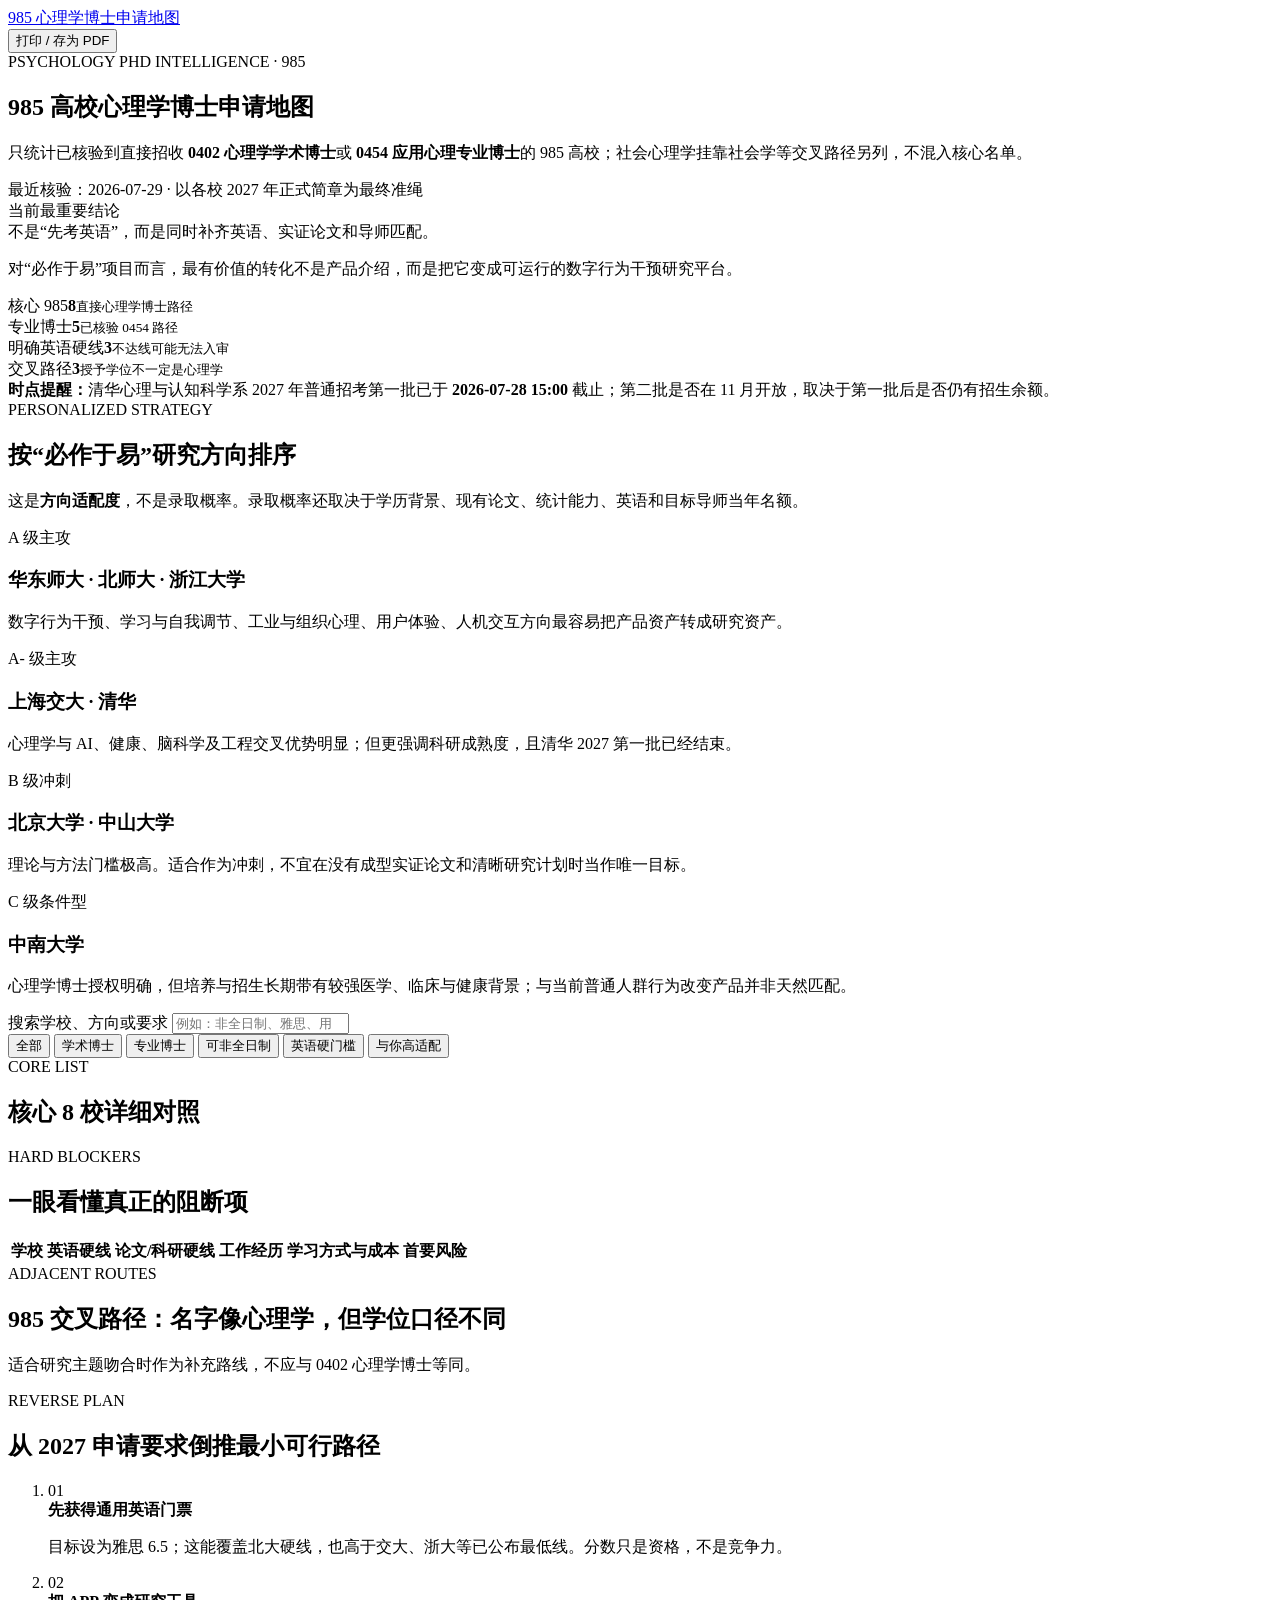
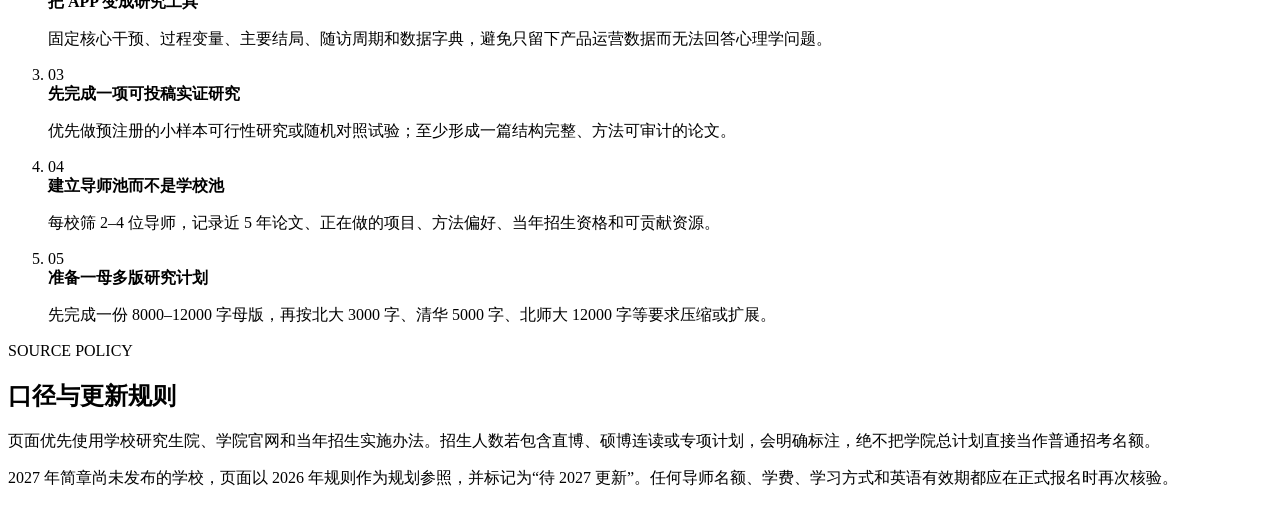
==== psychology-phd-985/index.html @ 482f5597 "Publish psychology PhD site entry page" ====
<!doctype html>
<html lang="zh-CN">
<head>
  <meta charset="utf-8">
  <meta name="viewport" content="width=device-width, initial-scale=1">
  <meta name="description" content="985高校心理学博士申请情报库：学位类型、英语门槛、科研要求、考核方式、成本与方向适配。">
  <title>985 心理学博士申请地图</title>
  <link rel="stylesheet" href="./styles.css">
</head>
<body id="top">
  <header class="site-header">
    <a class="back-link" href="#top">985 心理学博士申请地图</a>
    <div class="header-actions">
      <button id="print-button" class="ghost-button" type="button">打印 / 存为 PDF</button>
    </div>
  </header>

  <main class="page-shell">
    <section class="hero">
      <div class="hero-copy">
        <div class="eyebrow">PSYCHOLOGY PHD INTELLIGENCE · 985</div>
        <h1>985 高校心理学博士申请地图</h1>
        <p class="hero-lead">只统计已核验到直接招收 <strong>0402 心理学学术博士</strong>或 <strong>0454 应用心理专业博士</strong>的 985 高校；社会心理学挂靠社会学等交叉路径另列，不混入核心名单。</p>
        <div class="verification-line">
          <span class="status-dot"></span>
          <span>最近核验：2026-07-29</span>
          <span>·</span>
          <span>以各校 2027 年正式简章为最终准绳</span>
        </div>
      </div>
      <div class="hero-verdict">
        <div class="verdict-label">当前最重要结论</div>
        <div class="verdict-title">不是“先考英语”，而是同时补齐英语、实证论文和导师匹配。</div>
        <p>对“必作于易”项目而言，最有价值的转化不是产品介绍，而是把它变成可运行的数字行为干预研究平台。</p>
      </div>
    </section>

    <section class="metric-grid" aria-label="范围概览">
      <article class="metric-card"><span>核心 985</span><strong id="core-count">8</strong><small>直接心理学博士路径</small></article>
      <article class="metric-card"><span>专业博士</span><strong id="professional-count">5</strong><small>已核验 0454 路径</small></article>
      <article class="metric-card"><span>明确英语硬线</span><strong id="english-count">3</strong><small>不达线可能无法入审</small></article>
      <article class="metric-card"><span>交叉路径</span><strong id="adjacent-count">3</strong><small>授予学位不一定是心理学</small></article>
    </section>

    <section class="notice warning">
      <strong>时点提醒：</strong>清华心理与认知科学系 2027 年普通招考第一批已于 <b>2026-07-28 15:00</b> 截止；第二批是否在 11 月开放，取决于第一批后是否仍有招生余额。
    </section>

    <section class="strategy-panel">
      <div class="section-heading">
        <div>
          <div class="eyebrow">PERSONALIZED STRATEGY</div>
          <h2>按“必作于易”研究方向排序</h2>
        </div>
        <p>这是<strong>方向适配度</strong>，不是录取概率。录取概率还取决于学历背景、现有论文、统计能力、英语和目标导师当年名额。</p>
      </div>
      <div class="priority-grid">
        <article class="priority-card top">
          <div class="priority-rank">A 级主攻</div>
          <h3>华东师大 · 北师大 · 浙江大学</h3>
          <p>数字行为干预、学习与自我调节、工业与组织心理、用户体验、人机交互方向最容易把产品资产转成研究资产。</p>
        </article>
        <article class="priority-card">
          <div class="priority-rank">A- 级主攻</div>
          <h3>上海交大 · 清华</h3>
          <p>心理学与 AI、健康、脑科学及工程交叉优势明显；但更强调科研成熟度，且清华 2027 第一批已经结束。</p>
        </article>
        <article class="priority-card">
          <div class="priority-rank">B 级冲刺</div>
          <h3>北京大学 · 中山大学</h3>
          <p>理论与方法门槛极高。适合作为冲刺，不宜在没有成型实证论文和清晰研究计划时当作唯一目标。</p>
        </article>
        <article class="priority-card muted-card">
          <div class="priority-rank">C 级条件型</div>
          <h3>中南大学</h3>
          <p>心理学博士授权明确，但培养与招生长期带有较强医学、临床与健康背景；与当前普通人群行为改变产品并非天然匹配。</p>
        </article>
      </div>
    </section>

    <section class="filters-panel" aria-label="筛选器">
      <div class="search-wrap">
        <label for="search-input">搜索学校、方向或要求</label>
        <input id="search-input" type="search" placeholder="例如：非全日制、雅思、用户体验、工作经历">
      </div>
      <div class="filter-group" role="group" aria-label="项目类型">
        <button class="filter-chip active" data-filter="all" type="button">全部</button>
        <button class="filter-chip" data-filter="academic" type="button">学术博士</button>
        <button class="filter-chip" data-filter="professional" type="button">专业博士</button>
        <button class="filter-chip" data-filter="parttime" type="button">可非全日制</button>
        <button class="filter-chip" data-filter="hardEnglish" type="button">英语硬门槛</button>
        <button class="filter-chip" data-filter="highFit" type="button">与你高适配</button>
      </div>
    </section>

    <section>
      <div class="section-heading compact">
        <div><div class="eyebrow">CORE LIST</div><h2>核心 8 校详细对照</h2></div>
        <div class="result-count" id="result-count"></div>
      </div>
      <div id="school-list" class="school-list"></div>
      <div id="empty-state" class="empty-state" hidden>没有符合当前筛选条件的学校。</div>
    </section>

    <section class="decision-table-section">
      <div class="section-heading compact"><div><div class="eyebrow">HARD BLOCKERS</div><h2>一眼看懂真正的阻断项</h2></div></div>
      <div class="table-scroll">
        <table>
          <thead><tr><th>学校</th><th>英语硬线</th><th>论文/科研硬线</th><th>工作经历</th><th>学习方式与成本</th><th>首要风险</th></tr></thead>
          <tbody id="blocker-table"></tbody>
        </table>
      </div>
    </section>

    <section class="adjacent-section">
      <div class="section-heading">
        <div><div class="eyebrow">ADJACENT ROUTES</div><h2>985 交叉路径：名字像心理学，但学位口径不同</h2></div>
        <p>适合研究主题吻合时作为补充路线，不应与 0402 心理学博士等同。</p>
      </div>
      <div id="adjacent-list" class="adjacent-grid"></div>
    </section>

    <section class="roadmap-section">
      <div class="section-heading"><div><div class="eyebrow">REVERSE PLAN</div><h2>从 2027 申请要求倒推最小可行路径</h2></div></div>
      <ol class="roadmap">
        <li><span>01</span><div><strong>先获得通用英语门票</strong><p>目标设为雅思 6.5；这能覆盖北大硬线，也高于交大、浙大等已公布最低线。分数只是资格，不是竞争力。</p></div></li>
        <li><span>02</span><div><strong>把 APP 变成研究工具</strong><p>固定核心干预、过程变量、主要结局、随访周期和数据字典，避免只留下产品运营数据而无法回答心理学问题。</p></div></li>
        <li><span>03</span><div><strong>先完成一项可投稿实证研究</strong><p>优先做预注册的小样本可行性研究或随机对照试验；至少形成一篇结构完整、方法可审计的论文。</p></div></li>
        <li><span>04</span><div><strong>建立导师池而不是学校池</strong><p>每校筛 2–4 位导师，记录近 5 年论文、正在做的项目、方法偏好、当年招生资格和可贡献资源。</p></div></li>
        <li><span>05</span><div><strong>准备一母多版研究计划</strong><p>先完成一份 8000–12000 字母版，再按北大 3000 字、清华 5000 字、北师大 12000 字等要求压缩或扩展。</p></div></li>
      </ol>
    </section>

    <section class="source-section">
      <div class="section-heading compact"><div><div class="eyebrow">SOURCE POLICY</div><h2>口径与更新规则</h2></div></div>
      <div class="source-note">
        <p>页面优先使用学校研究生院、学院官网和当年招生实施办法。招生人数若包含直博、硕博连读或专项计划，会明确标注，绝不把学院总计划直接当作普通招考名额。</p>
        <p>2027 年简章尚未发布的学校，页面以 2026 年规则作为规划参照，并标记为“待 2027 更新”。任何导师名额、学费、学习方式和英语有效期都应在正式报名时再次核验。</p>
      </div>
    </section>
  </main>

  <dialog id="school-dialog" class="school-dialog">
    <button class="dialog-close" id="dialog-close" type="button" aria-label="关闭">×</button>
    <div id="dialog-content"></div>
  </dialog>

  <script src="./data-1.js"></script>
  <script src="./data-2.js"></script>
  <script src="./data-3.js"></script>
  <script src="./data-4.js"></script>
  <script src="./adjacent.js"></script>
  <script src="./app.js"></script>
</body>
</html>
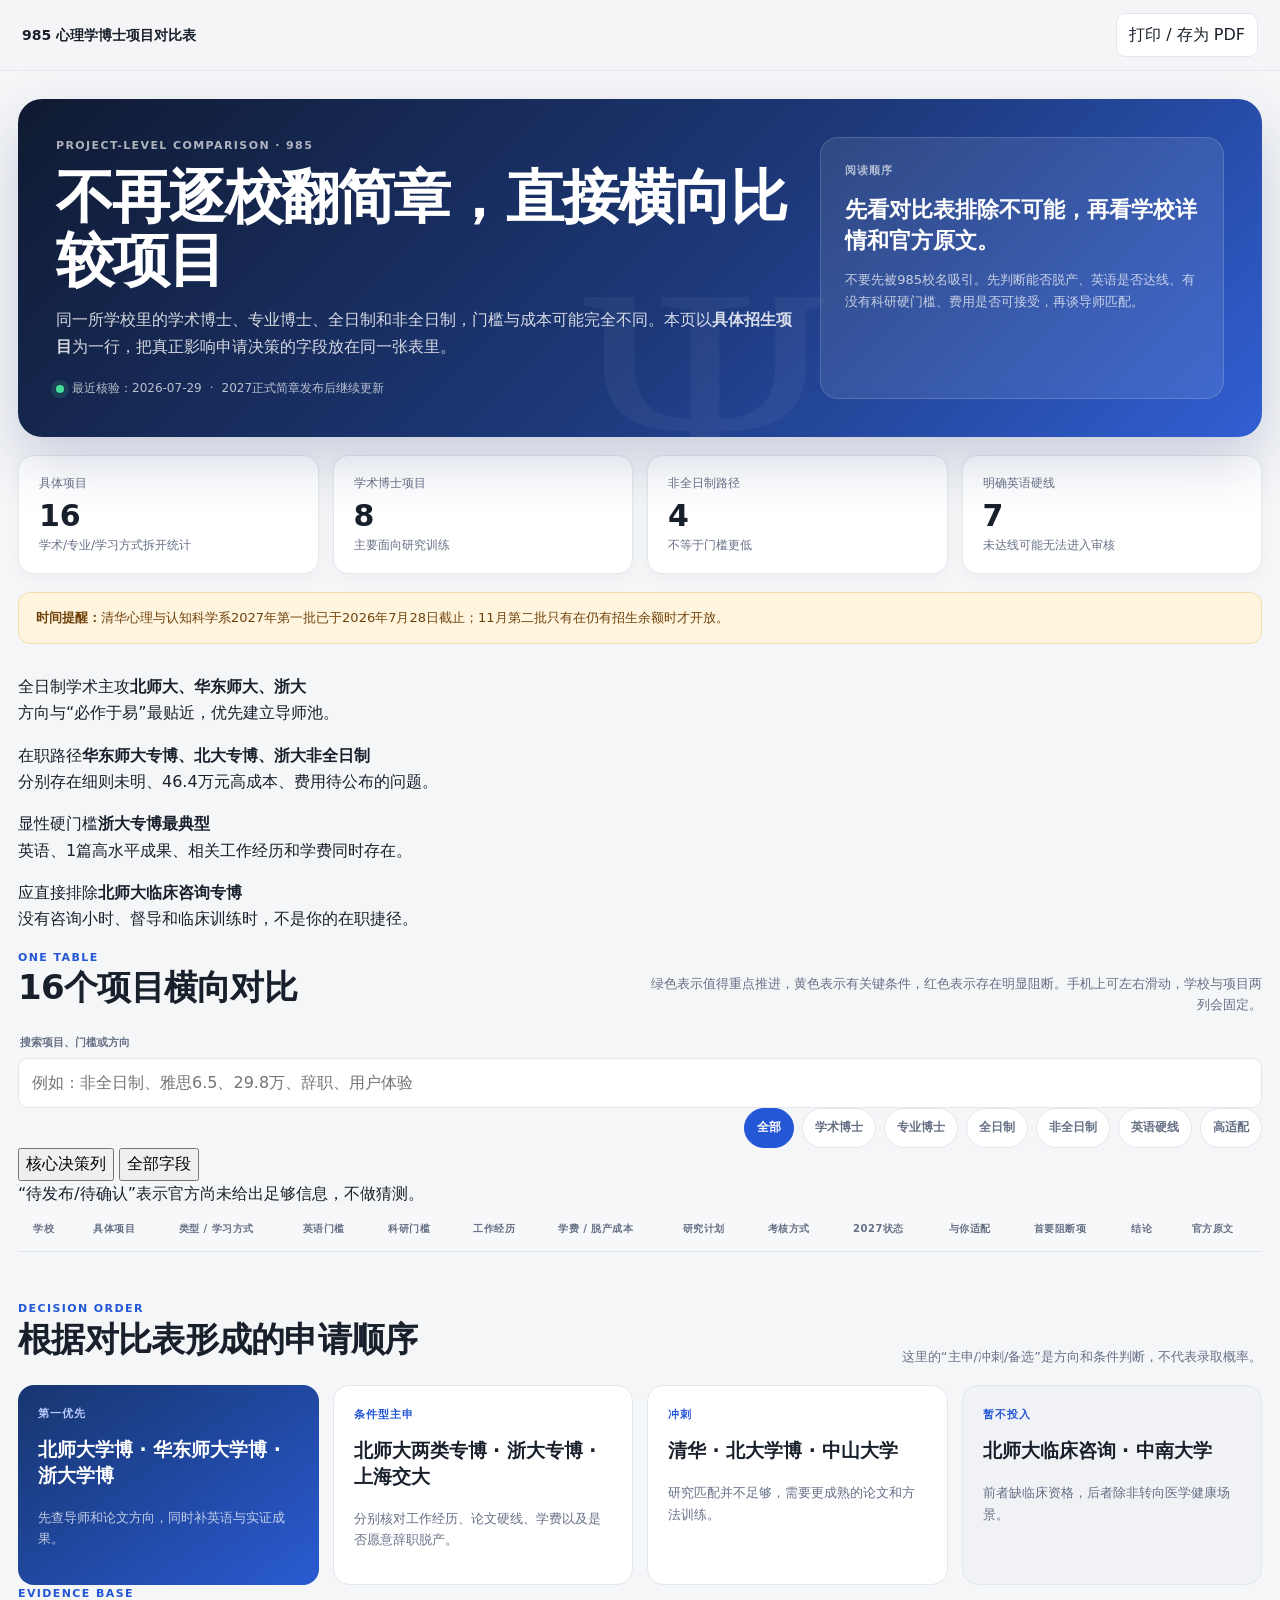
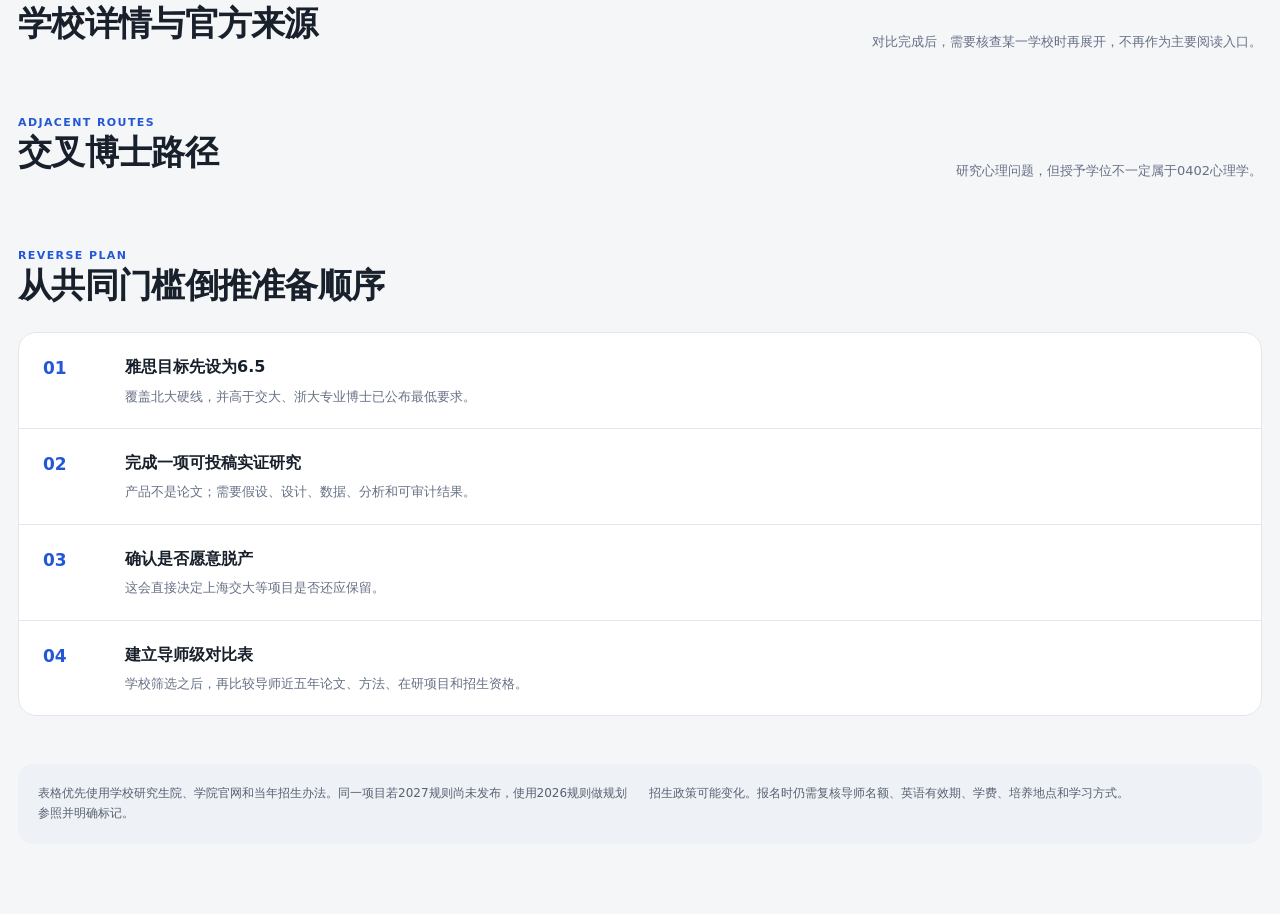
==== commit 20b0c0c3: "Make project comparison table the primary page" ====
--- a/psychology-phd-985/index.html
+++ b/psychology-phd-985/index.html
@@ -3,152 +3,148 @@
 <head>
   <meta charset="utf-8">
   <meta name="viewport" content="width=device-width, initial-scale=1">
-  <meta name="description" content="985高校心理学博士申请情报库：学位类型、英语门槛、科研要求、考核方式、成本与方向适配。">
-  <title>985 心理学博士申请地图</title>
+  <meta name="description" content="985高校心理学博士项目横向对比：学习方式、英语、科研、工作经历、学费、考核与适配度。">
+  <title>985 心理学博士项目对比表</title>
   <link rel="stylesheet" href="./styles.css">
 </head>
 <body id="top">
   <header class="site-header">
-    <a class="back-link" href="#top">985 心理学博士申请地图</a>
-    <div class="header-actions">
-      <button id="print-button" class="ghost-button" type="button">打印 / 存为 PDF</button>
-    </div>
+    <a class="back-link" href="#top">985 心理学博士项目对比表</a>
+    <div class="header-actions"><button id="print-button" class="ghost-button" type="button">打印 / 存为 PDF</button></div>
   </header>
 
   <main class="page-shell">
     <section class="hero">
       <div class="hero-copy">
-        <div class="eyebrow">PSYCHOLOGY PHD INTELLIGENCE · 985</div>
-        <h1>985 高校心理学博士申请地图</h1>
-        <p class="hero-lead">只统计已核验到直接招收 <strong>0402 心理学学术博士</strong>或 <strong>0454 应用心理专业博士</strong>的 985 高校；社会心理学挂靠社会学等交叉路径另列，不混入核心名单。</p>
-        <div class="verification-line">
-          <span class="status-dot"></span>
-          <span>最近核验：2026-07-29</span>
-          <span>·</span>
-          <span>以各校 2027 年正式简章为最终准绳</span>
-        </div>
+        <div class="eyebrow">PROJECT-LEVEL COMPARISON · 985</div>
+        <h1>不再逐校翻简章，直接横向比较项目</h1>
+        <p class="hero-lead">同一所学校里的学术博士、专业博士、全日制和非全日制，门槛与成本可能完全不同。本页以<strong>具体招生项目</strong>为一行，把真正影响申请决策的字段放在同一张表里。</p>
+        <div class="verification-line"><span class="status-dot"></span><span>最近核验：2026-07-29</span><span>·</span><span>2027正式简章发布后继续更新</span></div>
       </div>
       <div class="hero-verdict">
-        <div class="verdict-label">当前最重要结论</div>
-        <div class="verdict-title">不是“先考英语”，而是同时补齐英语、实证论文和导师匹配。</div>
-        <p>对“必作于易”项目而言，最有价值的转化不是产品介绍，而是把它变成可运行的数字行为干预研究平台。</p>
+        <div class="verdict-label">阅读顺序</div>
+        <div class="verdict-title">先看对比表排除不可能，再看学校详情和官方原文。</div>
+        <p>不要先被985校名吸引。先判断能否脱产、英语是否达线、有没有科研硬门槛、费用是否可接受，再谈导师匹配。</p>
       </div>
     </section>
 
-    <section class="metric-grid" aria-label="范围概览">
-      <article class="metric-card"><span>核心 985</span><strong id="core-count">8</strong><small>直接心理学博士路径</small></article>
-      <article class="metric-card"><span>专业博士</span><strong id="professional-count">5</strong><small>已核验 0454 路径</small></article>
-      <article class="metric-card"><span>明确英语硬线</span><strong id="english-count">3</strong><small>不达线可能无法入审</small></article>
-      <article class="metric-card"><span>交叉路径</span><strong id="adjacent-count">3</strong><small>授予学位不一定是心理学</small></article>
+    <section class="metric-grid" aria-label="项目概览">
+      <article class="metric-card"><span>具体项目</span><strong id="project-count">16</strong><small>学术/专业/学习方式拆开统计</small></article>
+      <article class="metric-card"><span>学术博士项目</span><strong id="academic-count">8</strong><small>主要面向研究训练</small></article>
+      <article class="metric-card"><span>非全日制路径</span><strong id="parttime-count">4</strong><small>不等于门槛更低</small></article>
+      <article class="metric-card"><span>明确英语硬线</span><strong id="hard-english-count">7</strong><small>未达线可能无法进入审核</small></article>
     </section>
 
-    <section class="notice warning">
-      <strong>时点提醒：</strong>清华心理与认知科学系 2027 年普通招考第一批已于 <b>2026-07-28 15:00</b> 截止；第二批是否在 11 月开放，取决于第一批后是否仍有招生余额。
+    <section class="notice warning"><strong>时间提醒：</strong>清华心理与认知科学系2027年第一批已于2026年7月28日截止；11月第二批只有在仍有招生余额时才开放。</section>
+
+    <section class="comparison-summary" aria-label="快速结论">
+      <article><span class="summary-kicker">全日制学术主攻</span><strong>北师大、华东师大、浙大</strong><p>方向与“必作于易”最贴近，优先建立导师池。</p></article>
+      <article><span class="summary-kicker">在职路径</span><strong>华东师大专博、北大专博、浙大非全日制</strong><p>分别存在细则未明、46.4万元高成本、费用待公布的问题。</p></article>
+      <article><span class="summary-kicker">显性硬门槛</span><strong>浙大专博最典型</strong><p>英语、1篇高水平成果、相关工作经历和学费同时存在。</p></article>
+      <article><span class="summary-kicker">应直接排除</span><strong>北师大临床咨询专博</strong><p>没有咨询小时、督导和临床训练时，不是你的在职捷径。</p></article>
+    </section>
+
+    <section class="project-comparison-section" id="comparison">
+      <div class="section-heading">
+        <div><div class="eyebrow">ONE TABLE</div><h2>16个项目横向对比</h2></div>
+        <p>绿色表示值得重点推进，黄色表示有关键条件，红色表示存在明显阻断。手机上可左右滑动，学校与项目两列会固定。</p>
+      </div>
+
+      <div class="comparison-controls">
+        <div class="search-wrap">
+          <label for="project-search">搜索项目、门槛或方向</label>
+          <input id="project-search" type="search" placeholder="例如：非全日制、雅思6.5、29.8万、辞职、用户体验">
+        </div>
+        <div class="filter-group" id="project-filter-group" role="group" aria-label="项目筛选">
+          <button class="filter-chip active" data-project-filter="all" type="button">全部</button>
+          <button class="filter-chip" data-project-filter="academic" type="button">学术博士</button>
+          <button class="filter-chip" data-project-filter="professional" type="button">专业博士</button>
+          <button class="filter-chip" data-project-filter="fulltime" type="button">全日制</button>
+          <button class="filter-chip" data-project-filter="parttime" type="button">非全日制</button>
+          <button class="filter-chip" data-project-filter="hardEnglish" type="button">英语硬线</button>
+          <button class="filter-chip" data-project-filter="highFit" type="button">高适配</button>
+        </div>
+        <div class="view-switch" role="group" aria-label="表格字段">
+          <button class="view-button active" data-table-view="core" type="button">核心决策列</button>
+          <button class="view-button" data-table-view="full" type="button">全部字段</button>
+        </div>
+      </div>
+
+      <div class="comparison-meta"><span id="project-result-count"></span><span>“待发布/待确认”表示官方尚未给出足够信息，不做猜测。</span></div>
+      <div class="project-table-wrap core-view" id="project-table-wrap">
+        <table class="project-table">
+          <thead>
+            <tr>
+              <th class="sticky-school">学校</th>
+              <th class="sticky-project">具体项目</th>
+              <th>类型 / 学习方式</th>
+              <th>英语门槛</th>
+              <th>科研门槛</th>
+              <th>工作经历</th>
+              <th>学费 / 脱产成本</th>
+              <th class="optional-column">研究计划</th>
+              <th class="optional-column">考核方式</th>
+              <th class="optional-column">2027状态</th>
+              <th>与你适配</th>
+              <th>首要阻断项</th>
+              <th>结论</th>
+              <th class="optional-column">官方原文</th>
+            </tr>
+          </thead>
+          <tbody id="project-table-body"></tbody>
+        </table>
+      </div>
+      <div id="project-empty" class="empty-state" hidden>没有符合当前条件的项目。</div>
     </section>
 
     <section class="strategy-panel">
       <div class="section-heading">
-        <div>
-          <div class="eyebrow">PERSONALIZED STRATEGY</div>
-          <h2>按“必作于易”研究方向排序</h2>
-        </div>
-        <p>这是<strong>方向适配度</strong>，不是录取概率。录取概率还取决于学历背景、现有论文、统计能力、英语和目标导师当年名额。</p>
+        <div><div class="eyebrow">DECISION ORDER</div><h2>根据对比表形成的申请顺序</h2></div>
+        <p>这里的“主申/冲刺/备选”是方向和条件判断，不代表录取概率。</p>
       </div>
       <div class="priority-grid">
-        <article class="priority-card top">
-          <div class="priority-rank">A 级主攻</div>
-          <h3>华东师大 · 北师大 · 浙江大学</h3>
-          <p>数字行为干预、学习与自我调节、工业与组织心理、用户体验、人机交互方向最容易把产品资产转成研究资产。</p>
-        </article>
-        <article class="priority-card">
-          <div class="priority-rank">A- 级主攻</div>
-          <h3>上海交大 · 清华</h3>
-          <p>心理学与 AI、健康、脑科学及工程交叉优势明显；但更强调科研成熟度，且清华 2027 第一批已经结束。</p>
-        </article>
-        <article class="priority-card">
-          <div class="priority-rank">B 级冲刺</div>
-          <h3>北京大学 · 中山大学</h3>
-          <p>理论与方法门槛极高。适合作为冲刺，不宜在没有成型实证论文和清晰研究计划时当作唯一目标。</p>
-        </article>
-        <article class="priority-card muted-card">
-          <div class="priority-rank">C 级条件型</div>
-          <h3>中南大学</h3>
-          <p>心理学博士授权明确，但培养与招生长期带有较强医学、临床与健康背景；与当前普通人群行为改变产品并非天然匹配。</p>
-        </article>
+        <article class="priority-card top"><div class="priority-rank">第一优先</div><h3>北师大学博 · 华东师大学博 · 浙大学博</h3><p>先查导师和论文方向，同时补英语与实证成果。</p></article>
+        <article class="priority-card"><div class="priority-rank">条件型主申</div><h3>北师大两类专博 · 浙大专博 · 上海交大</h3><p>分别核对工作经历、论文硬线、学费以及是否愿意辞职脱产。</p></article>
+        <article class="priority-card"><div class="priority-rank">冲刺</div><h3>清华 · 北大学博 · 中山大学</h3><p>研究匹配并不足够，需要更成熟的论文和方法训练。</p></article>
+        <article class="priority-card muted-card"><div class="priority-rank">暂不投入</div><h3>北师大临床咨询 · 中南大学</h3><p>前者缺临床资格，后者除非转向医学健康场景。</p></article>
       </div>
     </section>
 
-    <section class="filters-panel" aria-label="筛选器">
-      <div class="search-wrap">
-        <label for="search-input">搜索学校、方向或要求</label>
-        <input id="search-input" type="search" placeholder="例如：非全日制、雅思、用户体验、工作经历">
-      </div>
-      <div class="filter-group" role="group" aria-label="项目类型">
-        <button class="filter-chip active" data-filter="all" type="button">全部</button>
-        <button class="filter-chip" data-filter="academic" type="button">学术博士</button>
-        <button class="filter-chip" data-filter="professional" type="button">专业博士</button>
-        <button class="filter-chip" data-filter="parttime" type="button">可非全日制</button>
-        <button class="filter-chip" data-filter="hardEnglish" type="button">英语硬门槛</button>
-        <button class="filter-chip" data-filter="highFit" type="button">与你高适配</button>
-      </div>
-    </section>
-
-    <section>
+    <section class="school-detail-section">
       <div class="section-heading compact">
-        <div><div class="eyebrow">CORE LIST</div><h2>核心 8 校详细对照</h2></div>
-        <div class="result-count" id="result-count"></div>
+        <div><div class="eyebrow">EVIDENCE BASE</div><h2>学校详情与官方来源</h2></div>
+        <p>对比完成后，需要核查某一学校时再展开，不再作为主要阅读入口。</p>
       </div>
       <div id="school-list" class="school-list"></div>
-      <div id="empty-state" class="empty-state" hidden>没有符合当前筛选条件的学校。</div>
-    </section>
-
-    <section class="decision-table-section">
-      <div class="section-heading compact"><div><div class="eyebrow">HARD BLOCKERS</div><h2>一眼看懂真正的阻断项</h2></div></div>
-      <div class="table-scroll">
-        <table>
-          <thead><tr><th>学校</th><th>英语硬线</th><th>论文/科研硬线</th><th>工作经历</th><th>学习方式与成本</th><th>首要风险</th></tr></thead>
-          <tbody id="blocker-table"></tbody>
-        </table>
-      </div>
     </section>
 
     <section class="adjacent-section">
-      <div class="section-heading">
-        <div><div class="eyebrow">ADJACENT ROUTES</div><h2>985 交叉路径：名字像心理学，但学位口径不同</h2></div>
-        <p>适合研究主题吻合时作为补充路线，不应与 0402 心理学博士等同。</p>
-      </div>
+      <div class="section-heading"><div><div class="eyebrow">ADJACENT ROUTES</div><h2>交叉博士路径</h2></div><p>研究心理问题，但授予学位不一定属于0402心理学。</p></div>
       <div id="adjacent-list" class="adjacent-grid"></div>
     </section>
 
     <section class="roadmap-section">
-      <div class="section-heading"><div><div class="eyebrow">REVERSE PLAN</div><h2>从 2027 申请要求倒推最小可行路径</h2></div></div>
+      <div class="section-heading"><div><div class="eyebrow">REVERSE PLAN</div><h2>从共同门槛倒推准备顺序</h2></div></div>
       <ol class="roadmap">
-        <li><span>01</span><div><strong>先获得通用英语门票</strong><p>目标设为雅思 6.5；这能覆盖北大硬线，也高于交大、浙大等已公布最低线。分数只是资格，不是竞争力。</p></div></li>
-        <li><span>02</span><div><strong>把 APP 变成研究工具</strong><p>固定核心干预、过程变量、主要结局、随访周期和数据字典，避免只留下产品运营数据而无法回答心理学问题。</p></div></li>
-        <li><span>03</span><div><strong>先完成一项可投稿实证研究</strong><p>优先做预注册的小样本可行性研究或随机对照试验；至少形成一篇结构完整、方法可审计的论文。</p></div></li>
-        <li><span>04</span><div><strong>建立导师池而不是学校池</strong><p>每校筛 2–4 位导师，记录近 5 年论文、正在做的项目、方法偏好、当年招生资格和可贡献资源。</p></div></li>
-        <li><span>05</span><div><strong>准备一母多版研究计划</strong><p>先完成一份 8000–12000 字母版，再按北大 3000 字、清华 5000 字、北师大 12000 字等要求压缩或扩展。</p></div></li>
+        <li><span>01</span><div><strong>雅思目标先设为6.5</strong><p>覆盖北大硬线，并高于交大、浙大专业博士已公布最低要求。</p></div></li>
+        <li><span>02</span><div><strong>完成一项可投稿实证研究</strong><p>产品不是论文；需要假设、设计、数据、分析和可审计结果。</p></div></li>
+        <li><span>03</span><div><strong>确认是否愿意脱产</strong><p>这会直接决定上海交大等项目是否还应保留。</p></div></li>
+        <li><span>04</span><div><strong>建立导师级对比表</strong><p>学校筛选之后，再比较导师近五年论文、方法、在研项目和招生资格。</p></div></li>
       </ol>
     </section>
 
     <section class="source-section">
-      <div class="section-heading compact"><div><div class="eyebrow">SOURCE POLICY</div><h2>口径与更新规则</h2></div></div>
-      <div class="source-note">
-        <p>页面优先使用学校研究生院、学院官网和当年招生实施办法。招生人数若包含直博、硕博连读或专项计划，会明确标注，绝不把学院总计划直接当作普通招考名额。</p>
-        <p>2027 年简章尚未发布的学校，页面以 2026 年规则作为规划参照，并标记为“待 2027 更新”。任何导师名额、学费、学习方式和英语有效期都应在正式报名时再次核验。</p>
-      </div>
+      <div class="source-note"><p>表格优先使用学校研究生院、学院官网和当年招生办法。同一项目若2027规则尚未发布，使用2026规则做规划参照并明确标记。</p><p>招生政策可能变化。报名时仍需复核导师名额、英语有效期、学费、培养地点和学习方式。</p></div>
     </section>
   </main>
 
-  <dialog id="school-dialog" class="school-dialog">
-    <button class="dialog-close" id="dialog-close" type="button" aria-label="关闭">×</button>
-    <div id="dialog-content"></div>
-  </dialog>
+  <dialog id="school-dialog" class="school-dialog"><button class="dialog-close" id="dialog-close" type="button" aria-label="关闭">×</button><div id="dialog-content"></div></dialog>
 
   <script src="./data-1.js"></script>
   <script src="./data-2.js"></script>
   <script src="./data-3.js"></script>
   <script src="./data-4.js"></script>
+  <script src="./projects.js"></script>
   <script src="./adjacent.js"></script>
   <script src="./app.js"></script>
 </body>
--- a/psychology-phd-985/styles.css
+++ b/psychology-phd-985/styles.css
@@ -0,0 +1,24 @@
+:root {
+  --bg: #f5f6f8; --panel: #fff; --ink: #18202b; --muted: #667085; --line: #e3e7ed;
+  --brand: #2457d6; --brand-soft: #eaf0ff; --green: #137a51; --green-soft: #e8f7f0;
+  --amber: #9a5b0a; --amber-soft: #fff5df; --red: #b53d43; --red-soft: #fff0f1;
+  --shadow: 0 12px 34px rgba(25,39,70,.08);
+  font-family: Inter,"Microsoft YaHei UI","PingFang SC",system-ui,-apple-system,BlinkMacSystemFont,"Segoe UI",sans-serif;
+}
+*{box-sizing:border-box} html{scroll-behavior:smooth} body{margin:0;background:var(--bg);color:var(--ink);line-height:1.65}
+button,input{font:inherit} a{color:inherit}.site-header{position:sticky;top:0;z-index:20;display:flex;justify-content:space-between;align-items:center;padding:13px max(22px,calc((100vw - 1280px)/2));background:rgba(245,246,248,.9);border-bottom:1px solid rgba(227,231,237,.85);backdrop-filter:blur(14px)}
+.back-link{text-decoration:none;font-size:14px;font-weight:700}.ghost-button{border:1px solid var(--line);background:white;color:var(--ink);border-radius:9px;padding:8px 12px;cursor:pointer}.page-shell{width:min(1280px,calc(100% - 36px));margin:0 auto;padding:28px 0 70px}
+.hero{position:relative;overflow:hidden;display:grid;grid-template-columns:1.55fr .85fr;gap:28px;padding:38px;color:white;border-radius:24px;background:linear-gradient(135deg,#101a31 0%,#1d397a 55%,#315fd3 100%);box-shadow:0 24px 56px rgba(18,44,105,.2)}
+.hero:after{content:"Ψ";position:absolute;right:35%;bottom:-130px;font-size:330px;line-height:1;color:rgba(255,255,255,.045);font-family:Georgia,serif}.hero-copy,.hero-verdict{position:relative;z-index:1}.eyebrow{color:var(--brand);font-weight:850;letter-spacing:1.4px;font-size:11px;text-transform:uppercase}.hero .eyebrow{color:rgba(255,255,255,.66)}
+h1,h2,h3,p{margin-top:0}h1{margin:10px 0 14px;font-size:clamp(34px,5vw,58px);line-height:1.1;letter-spacing:-1.8px}h2{margin-bottom:8px;font-size:clamp(24px,3vw,34px);line-height:1.2;letter-spacing:-.7px}h3{line-height:1.35}.hero-lead{max-width:760px;margin-bottom:19px;color:rgba(255,255,255,.82);font-size:16px}
+.verification-line{display:flex;flex-wrap:wrap;align-items:center;gap:8px;color:rgba(255,255,255,.7);font-size:12px}.status-dot{width:8px;height:8px;border-radius:50%;background:#46dc99;box-shadow:0 0 0 5px rgba(70,220,153,.14)}.hero-verdict{align-self:stretch;padding:24px;border:1px solid rgba(255,255,255,.15);border-radius:18px;background:rgba(255,255,255,.09);backdrop-filter:blur(6px)}.verdict-label{color:rgba(255,255,255,.62);font-size:11px;font-weight:800;letter-spacing:1px}.verdict-title{margin:13px 0 12px;font-size:22px;line-height:1.45;font-weight:800}.hero-verdict p{margin-bottom:0;color:rgba(255,255,255,.72);font-size:13px}
+.metric-grid{display:grid;grid-template-columns:repeat(4,minmax(0,1fr));gap:14px;margin:18px 0}.metric-card{padding:18px 20px;background:var(--panel);border:1px solid var(--line);border-radius:15px;box-shadow:0 4px 16px rgba(25,39,70,.035)}.metric-card span,.metric-card small{display:block;color:var(--muted);font-size:12px}.metric-card strong{display:block;margin:4px 0 2px;font-size:30px;line-height:1.2}.notice{padding:14px 17px;border-radius:12px;margin:18px 0 30px;font-size:13px}.notice.warning{color:#71420a;background:var(--amber-soft);border:1px solid #f0dbac}
+.strategy-panel,.adjacent-section,.roadmap-section,.source-section,.decision-table-section{margin-top:48px}.section-heading{display:flex;justify-content:space-between;align-items:end;gap:28px;margin-bottom:18px}.section-heading.compact{margin-bottom:14px}.section-heading p{max-width:620px;margin-bottom:0;color:var(--muted);text-align:right;font-size:13px}.priority-grid{display:grid;grid-template-columns:repeat(4,minmax(0,1fr));gap:14px}.priority-card{min-height:200px;padding:20px;background:var(--panel);border:1px solid var(--line);border-radius:16px}.priority-card.top{background:linear-gradient(145deg,#17356e,#2a5bd2);color:white;border:0}.priority-card.top p{color:rgba(255,255,255,.72)}.priority-card p{margin-bottom:0;color:var(--muted);font-size:13px}.priority-rank{margin-bottom:14px;color:var(--brand);font-size:11px;font-weight:850;letter-spacing:1px}.top .priority-rank{color:#b9cbff}.muted-card{background:#f0f2f5}
+.filters-panel{position:sticky;top:56px;z-index:10;display:grid;grid-template-columns:minmax(280px,1fr) 1.8fr;gap:16px;align-items:end;margin:44px 0 28px;padding:16px;background:rgba(255,255,255,.92);border:1px solid var(--line);border-radius:16px;box-shadow:var(--shadow);backdrop-filter:blur(14px)}.search-wrap label{display:block;margin:0 0 6px 2px;color:var(--muted);font-size:11px;font-weight:700}.search-wrap input{width:100%;padding:11px 13px;border:1px solid var(--line);border-radius:10px;outline:none;background:#fff}.search-wrap input:focus{border-color:#8ca9f2;box-shadow:0 0 0 4px rgba(36,87,214,.1)}.filter-group{display:flex;flex-wrap:wrap;justify-content:flex-end;gap:8px}.filter-chip{padding:9px 12px;border:1px solid var(--line);border-radius:999px;background:#fff;color:var(--muted);cursor:pointer;font-size:12px;font-weight:700}.filter-chip.active{color:white;background:var(--brand);border-color:var(--brand)}.result-count{color:var(--muted);font-size:12px}
+.school-list{display:grid;gap:14px}.school-card{display:grid;grid-template-columns:70px minmax(0,1.15fr) minmax(260px,.9fr) 170px;gap:20px;align-items:stretch;padding:21px;background:var(--panel);border:1px solid var(--line);border-radius:17px;box-shadow:0 5px 18px rgba(25,39,70,.035);transition:.18s}.school-card:hover{transform:translateY(-2px);box-shadow:var(--shadow)}.school-rank{width:54px;height:54px;display:grid;place-items:center;border-radius:15px;background:var(--brand-soft);color:var(--brand);font-size:21px;font-weight:850}.school-title-row{display:flex;flex-wrap:wrap;gap:8px;align-items:center}.school-title-row h3{margin:0;font-size:20px}.badge{display:inline-flex;align-items:center;border-radius:999px;padding:4px 8px;background:#eef1f5;color:var(--muted);font-size:10px;font-weight:800}.badge.academic{background:var(--brand-soft);color:var(--brand)}.badge.professional{background:#ece9ff;color:#5c42b5}.badge.parttime{background:var(--green-soft);color:var(--green)}.badge.alert{background:var(--red-soft);color:var(--red)}.school-summary{margin:10px 0 12px;color:var(--muted);font-size:13px}.tag-row{display:flex;flex-wrap:wrap;gap:6px}.tag{padding:4px 8px;border-radius:7px;background:#f3f5f7;color:#4e5968;font-size:10px}.school-facts{display:grid;gap:8px}.fact{display:grid;grid-template-columns:72px 1fr;gap:8px;font-size:12px}.fact span{color:var(--muted)}.fact strong{font-weight:680}.school-score{display:flex;flex-direction:column;justify-content:space-between;align-items:flex-end;text-align:right}.score-number{font-size:28px;font-weight:850;color:var(--brand)}.score-label{color:var(--muted);font-size:10px}.detail-button{width:100%;margin-top:14px;padding:9px 10px;border:1px solid var(--line);background:#fff;border-radius:9px;cursor:pointer;font-weight:750;font-size:12px}.detail-button:hover{border-color:#a5b8eb;color:var(--brand)}.empty-state{padding:56px;text-align:center;color:var(--muted);background:white;border:1px dashed var(--line);border-radius:16px}
+.table-scroll{overflow-x:auto;background:var(--panel);border:1px solid var(--line);border-radius:16px}table{width:100%;border-collapse:collapse;min-width:1040px}th,td{padding:14px 15px;text-align:left;vertical-align:top;border-bottom:1px solid var(--line);font-size:12px}th{position:sticky;top:0;background:#f7f8fa;color:var(--muted);font-size:10px;letter-spacing:.5px;text-transform:uppercase}tr:last-child td{border-bottom:0}.cell-danger{color:var(--red);font-weight:750}.cell-caution{color:var(--amber);font-weight:700}.adjacent-grid{display:grid;grid-template-columns:repeat(3,minmax(0,1fr));gap:14px}.adjacent-card{padding:20px;background:var(--panel);border:1px solid var(--line);border-radius:16px}.adjacent-card h3{margin-bottom:8px}.adjacent-card p{color:var(--muted);font-size:13px}.adjacent-meta{padding-top:12px;border-top:1px solid var(--line);font-size:11px}
+.roadmap{list-style:none;padding:0;margin:0;display:grid;background:var(--panel);border:1px solid var(--line);border-radius:18px;overflow:hidden}.roadmap li{display:grid;grid-template-columns:64px 1fr;gap:18px;padding:21px 24px;border-bottom:1px solid var(--line)}.roadmap li:last-child{border-bottom:0}.roadmap li>span{color:var(--brand);font-size:17px;font-weight:850}.roadmap p{margin:5px 0 0;color:var(--muted);font-size:13px}.source-note{display:grid;grid-template-columns:1fr 1fr;gap:18px;padding:20px;background:#eef1f5;border-radius:15px}.source-note p{margin:0;color:#586272;font-size:12px}
+.school-dialog{width:min(920px,calc(100% - 30px));max-height:calc(100vh - 36px);padding:0;border:0;border-radius:20px;box-shadow:0 34px 90px rgba(12,22,44,.34)}.school-dialog::backdrop{background:rgba(10,18,32,.58);backdrop-filter:blur(4px)}.dialog-close{position:sticky;z-index:2;top:14px;float:right;margin:14px 14px 0 0;width:36px;height:36px;border:1px solid var(--line);border-radius:50%;background:rgba(255,255,255,.94);cursor:pointer;font-size:22px;line-height:1}.dialog-body{padding:32px}.dialog-hero{margin:-32px -32px 26px;padding:34px 70px 28px 32px;color:white;background:linear-gradient(135deg,#17274d,#2c5fd3)}.dialog-hero h2{margin:8px 0;font-size:32px}.dialog-hero p{margin:0;color:rgba(255,255,255,.75)}.dialog-grid{display:grid;grid-template-columns:1fr 1fr;gap:14px}.detail-panel{padding:17px;border:1px solid var(--line);border-radius:13px}.detail-panel.full{grid-column:1/-1}.detail-panel h3{margin-bottom:10px;font-size:15px}.detail-panel ul{margin:0;padding-left:18px;color:#4d5868;font-size:12px}.detail-panel li+li{margin-top:6px}.official-links{display:flex;flex-wrap:wrap;gap:8px}.official-links a{padding:8px 10px;border-radius:8px;background:var(--brand-soft);color:var(--brand);text-decoration:none;font-size:11px;font-weight:750}.dialog-alert{padding:12px 14px;border:1px solid #f0c4c7;border-radius:10px;background:var(--red-soft);color:#813238;font-size:12px}
+@media(max-width:1020px){.hero{grid-template-columns:1fr}.metric-grid,.priority-grid{grid-template-columns:repeat(2,1fr)}.filters-panel{grid-template-columns:1fr}.filter-group{justify-content:flex-start}.school-card{grid-template-columns:60px 1fr}.school-facts,.school-score{grid-column:2}.school-score{flex-direction:row;align-items:center;text-align:left}.detail-button{width:auto}}
+@media(max-width:700px){.page-shell{width:min(100% - 22px,1280px);padding-top:14px}.site-header{padding:11px 14px}.hero{padding:25px 21px;border-radius:18px}h1{font-size:37px}.metric-grid,.priority-grid,.adjacent-grid,.source-note,.dialog-grid{grid-template-columns:1fr}.section-heading{display:block}.section-heading p{margin-top:10px;text-align:left}.filters-panel{top:50px;margin-top:30px}.school-card{grid-template-columns:1fr;gap:13px;padding:17px}.school-rank{width:46px;height:46px}.school-facts,.school-score{grid-column:1}.school-score{display:grid;grid-template-columns:auto 1fr;gap:12px}.detail-button{grid-column:1/-1}.dialog-body{padding:22px}.dialog-hero{margin:-22px -22px 20px;padding:28px 58px 24px 22px}.detail-panel.full{grid-column:auto}}
+@media print{.site-header,.filters-panel,.detail-button,dialog{display:none!important}body{background:white}.page-shell{width:100%;padding:0}.hero,.priority-card.top{color:black;background:white;border:1px solid #bbb;box-shadow:none}.school-card{break-inside:avoid;box-shadow:none}}
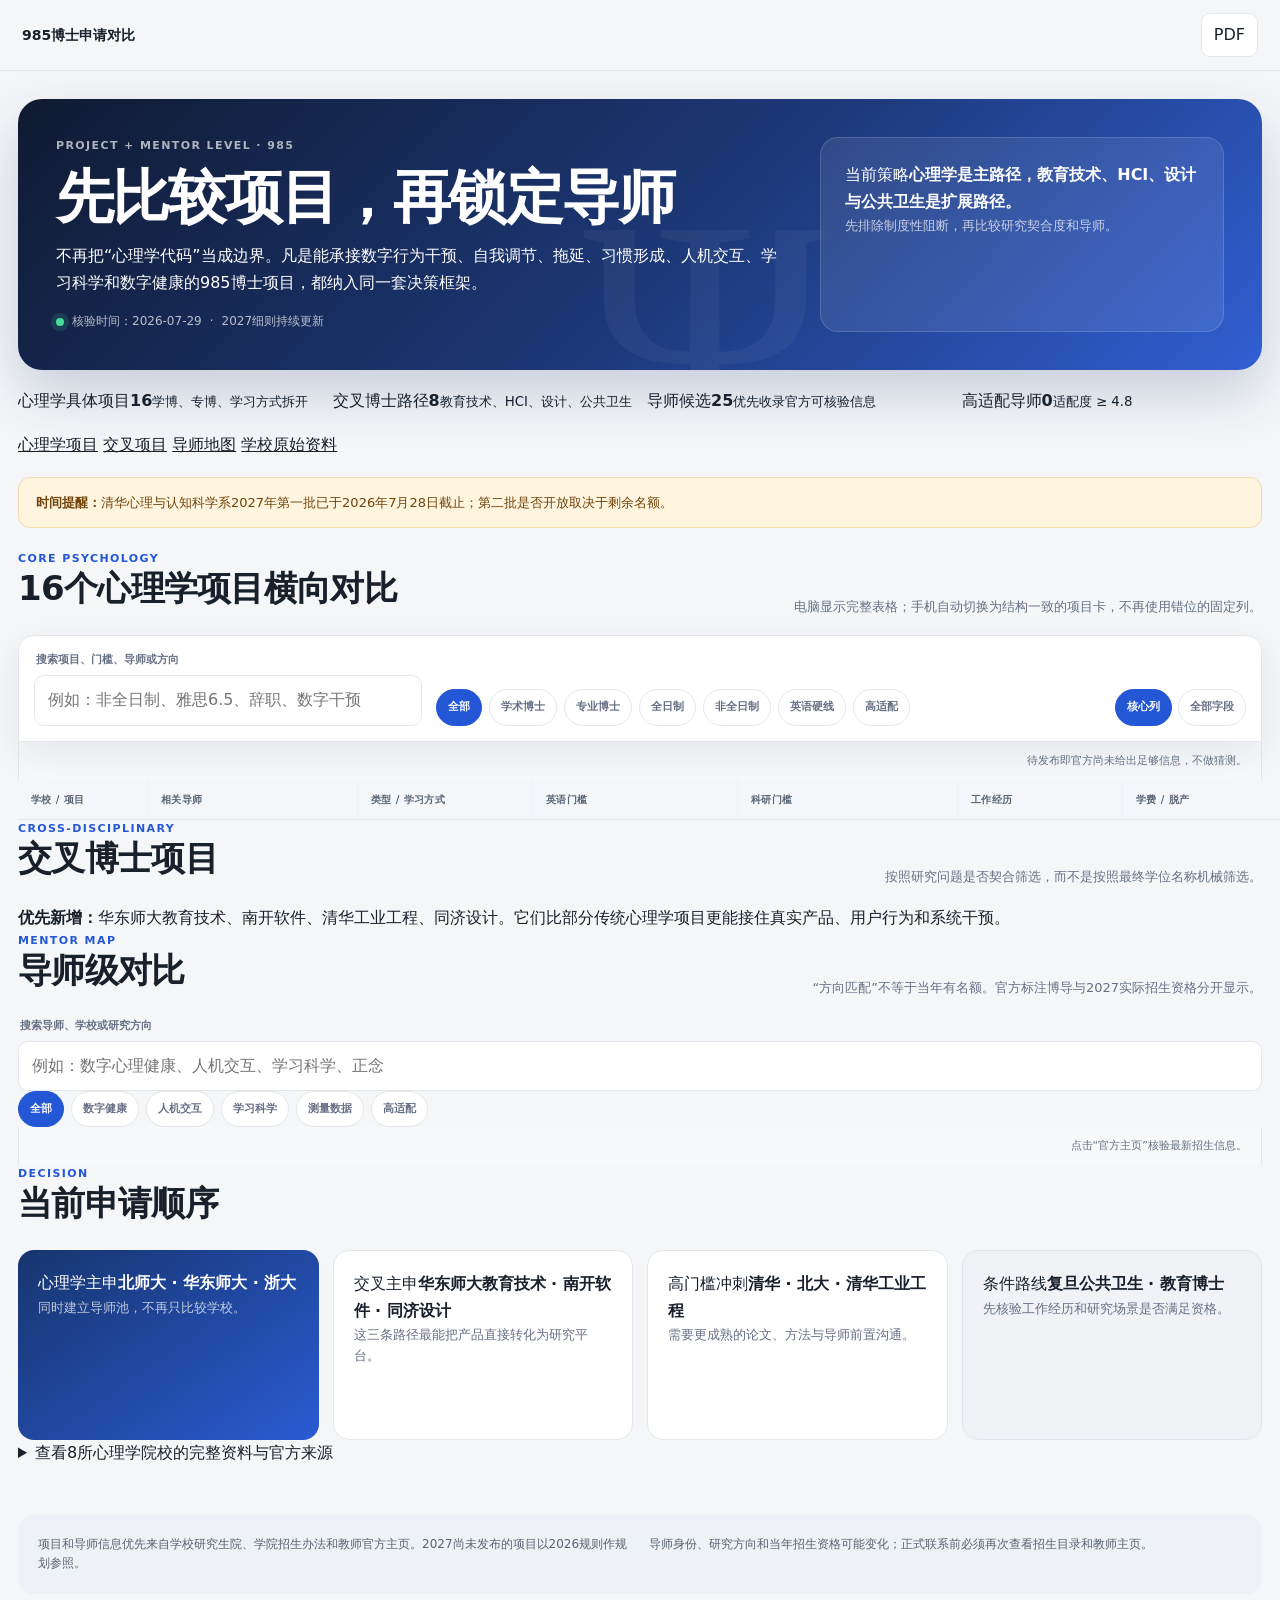
==== commit 9873952a: "Redesign mobile comparison and add cross routes and mentors" ====
--- a/psychology-phd-985/index.html
+++ b/psychology-phd-985/index.html
@@ -2,60 +2,50 @@
 <html lang="zh-CN">
 <head>
   <meta charset="utf-8">
-  <meta name="viewport" content="width=device-width, initial-scale=1">
-  <meta name="description" content="985高校心理学博士项目横向对比：学习方式、英语、科研、工作经历、学费、考核与适配度。">
-  <title>985 心理学博士项目对比表</title>
+  <meta name="viewport" content="width=device-width, initial-scale=1, viewport-fit=cover">
+  <meta name="description" content="985高校心理学及交叉博士项目与导师横向对比。">
+  <title>985 心理学与交叉博士对比</title>
   <link rel="stylesheet" href="./styles.css">
 </head>
 <body id="top">
   <header class="site-header">
-    <a class="back-link" href="#top">985 心理学博士项目对比表</a>
-    <div class="header-actions"><button id="print-button" class="ghost-button" type="button">打印 / 存为 PDF</button></div>
+    <a class="back-link" href="#top">985博士申请对比</a>
+    <button id="print-button" class="ghost-button" type="button">PDF</button>
   </header>
 
   <main class="page-shell">
     <section class="hero">
-      <div class="hero-copy">
-        <div class="eyebrow">PROJECT-LEVEL COMPARISON · 985</div>
-        <h1>不再逐校翻简章，直接横向比较项目</h1>
-        <p class="hero-lead">同一所学校里的学术博士、专业博士、全日制和非全日制，门槛与成本可能完全不同。本页以<strong>具体招生项目</strong>为一行，把真正影响申请决策的字段放在同一张表里。</p>
-        <div class="verification-line"><span class="status-dot"></span><span>最近核验：2026-07-29</span><span>·</span><span>2027正式简章发布后继续更新</span></div>
+      <div>
+        <div class="eyebrow">PROJECT + MENTOR LEVEL · 985</div>
+        <h1>先比较项目，再锁定导师</h1>
+        <p>不再把“心理学代码”当成边界。凡是能承接数字行为干预、自我调节、拖延、习惯形成、人机交互、学习科学和数字健康的985博士项目，都纳入同一套决策框架。</p>
+        <div class="verification-line"><span class="status-dot"></span><span>核验时间：2026-07-29</span><span>·</span><span>2027细则持续更新</span></div>
       </div>
-      <div class="hero-verdict">
-        <div class="verdict-label">阅读顺序</div>
-        <div class="verdict-title">先看对比表排除不可能，再看学校详情和官方原文。</div>
-        <p>不要先被985校名吸引。先判断能否脱产、英语是否达线、有没有科研硬门槛、费用是否可接受，再谈导师匹配。</p>
-      </div>
+      <div class="hero-verdict"><span>当前策略</span><strong>心理学是主路径，教育技术、HCI、设计与公共卫生是扩展路径。</strong><p>先排除制度性阻断，再比较研究契合度和导师。</p></div>
     </section>
 
-    <section class="metric-grid" aria-label="项目概览">
-      <article class="metric-card"><span>具体项目</span><strong id="project-count">16</strong><small>学术/专业/学习方式拆开统计</small></article>
-      <article class="metric-card"><span>学术博士项目</span><strong id="academic-count">8</strong><small>主要面向研究训练</small></article>
-      <article class="metric-card"><span>非全日制路径</span><strong id="parttime-count">4</strong><small>不等于门槛更低</small></article>
-      <article class="metric-card"><span>明确英语硬线</span><strong id="hard-english-count">7</strong><small>未达线可能无法进入审核</small></article>
+    <section class="metric-grid">
+      <article><span>心理学具体项目</span><strong id="project-count">16</strong><small>学博、专博、学习方式拆开</small></article>
+      <article><span>交叉博士路径</span><strong id="cross-count">8</strong><small>教育技术、HCI、设计、公共卫生</small></article>
+      <article><span>导师候选</span><strong id="mentor-count">25</strong><small>优先收录官方可核验信息</small></article>
+      <article><span>高适配导师</span><strong id="mentor-high-count">0</strong><small>适配度 ≥ 4.8</small></article>
     </section>
 
-    <section class="notice warning"><strong>时间提醒：</strong>清华心理与认知科学系2027年第一批已于2026年7月28日截止；11月第二批只有在仍有招生余额时才开放。</section>
+    <nav class="section-tabs" aria-label="页面导航">
+      <a href="#core-projects">心理学项目</a>
+      <a href="#cross-projects">交叉项目</a>
+      <a href="#mentors">导师地图</a>
+      <a href="#evidence">学校原始资料</a>
+    </nav>
 
-    <section class="comparison-summary" aria-label="快速结论">
-      <article><span class="summary-kicker">全日制学术主攻</span><strong>北师大、华东师大、浙大</strong><p>方向与“必作于易”最贴近，优先建立导师池。</p></article>
-      <article><span class="summary-kicker">在职路径</span><strong>华东师大专博、北大专博、浙大非全日制</strong><p>分别存在细则未明、46.4万元高成本、费用待公布的问题。</p></article>
-      <article><span class="summary-kicker">显性硬门槛</span><strong>浙大专博最典型</strong><p>英语、1篇高水平成果、相关工作经历和学费同时存在。</p></article>
-      <article><span class="summary-kicker">应直接排除</span><strong>北师大临床咨询专博</strong><p>没有咨询小时、督导和临床训练时，不是你的在职捷径。</p></article>
-    </section>
+    <section class="notice warning"><strong>时间提醒：</strong>清华心理与认知科学系2027年第一批已于2026年7月28日截止；第二批是否开放取决于剩余名额。</section>
 
-    <section class="project-comparison-section" id="comparison">
-      <div class="section-heading">
-        <div><div class="eyebrow">ONE TABLE</div><h2>16个项目横向对比</h2></div>
-        <p>绿色表示值得重点推进，黄色表示有关键条件，红色表示存在明显阻断。手机上可左右滑动，学校与项目两列会固定。</p>
-      </div>
+    <section id="core-projects" class="content-section">
+      <div class="section-heading"><div><div class="eyebrow">CORE PSYCHOLOGY</div><h2>16个心理学项目横向对比</h2></div><p>电脑显示完整表格；手机自动切换为结构一致的项目卡，不再使用错位的固定列。</p></div>
 
       <div class="comparison-controls">
-        <div class="search-wrap">
-          <label for="project-search">搜索项目、门槛或方向</label>
-          <input id="project-search" type="search" placeholder="例如：非全日制、雅思6.5、29.8万、辞职、用户体验">
-        </div>
-        <div class="filter-group" id="project-filter-group" role="group" aria-label="项目筛选">
+        <div class="search-wrap"><label for="project-search">搜索项目、门槛、导师或方向</label><input id="project-search" type="search" placeholder="例如：非全日制、雅思6.5、辞职、数字干预"></div>
+        <div class="filter-group" id="project-filter-group">
           <button class="filter-chip active" data-project-filter="all" type="button">全部</button>
           <button class="filter-chip" data-project-filter="academic" type="button">学术博士</button>
           <button class="filter-chip" data-project-filter="professional" type="button">专业博士</button>
@@ -64,87 +54,72 @@
           <button class="filter-chip" data-project-filter="hardEnglish" type="button">英语硬线</button>
           <button class="filter-chip" data-project-filter="highFit" type="button">高适配</button>
         </div>
-        <div class="view-switch" role="group" aria-label="表格字段">
-          <button class="view-button active" data-table-view="core" type="button">核心决策列</button>
-          <button class="view-button" data-table-view="full" type="button">全部字段</button>
-        </div>
+        <div class="view-switch"><button class="view-button active" data-table-view="core" type="button">核心列</button><button class="view-button" data-table-view="full" type="button">全部字段</button></div>
       </div>
+      <div class="comparison-meta"><span id="project-result-count"></span><span>待发布即官方尚未给出足够信息，不做猜测。</span></div>
 
-      <div class="comparison-meta"><span id="project-result-count"></span><span>“待发布/待确认”表示官方尚未给出足够信息，不做猜测。</span></div>
-      <div class="project-table-wrap core-view" id="project-table-wrap">
+      <div class="desktop-project-table core-view" id="project-table-wrap">
         <table class="project-table">
-          <thead>
-            <tr>
-              <th class="sticky-school">学校</th>
-              <th class="sticky-project">具体项目</th>
-              <th>类型 / 学习方式</th>
-              <th>英语门槛</th>
-              <th>科研门槛</th>
-              <th>工作经历</th>
-              <th>学费 / 脱产成本</th>
-              <th class="optional-column">研究计划</th>
-              <th class="optional-column">考核方式</th>
-              <th class="optional-column">2027状态</th>
-              <th>与你适配</th>
-              <th>首要阻断项</th>
-              <th>结论</th>
-              <th class="optional-column">官方原文</th>
-            </tr>
-          </thead>
+          <thead><tr>
+            <th>学校 / 项目</th><th>相关导师</th><th>类型 / 学习方式</th><th>英语门槛</th><th>科研门槛</th><th>工作经历</th><th>学费 / 脱产</th><th class="optional-column">研究计划</th><th class="optional-column">考核方式</th><th class="optional-column">2027状态</th><th>适配度</th><th>首要阻断项</th><th>结论</th><th class="optional-column">来源</th>
+          </tr></thead>
           <tbody id="project-table-body"></tbody>
         </table>
       </div>
+      <div id="mobile-project-list" class="mobile-project-list"></div>
       <div id="project-empty" class="empty-state" hidden>没有符合当前条件的项目。</div>
     </section>
 
-    <section class="strategy-panel">
-      <div class="section-heading">
-        <div><div class="eyebrow">DECISION ORDER</div><h2>根据对比表形成的申请顺序</h2></div>
-        <p>这里的“主申/冲刺/备选”是方向和条件判断，不代表录取概率。</p>
+    <section id="cross-projects" class="content-section">
+      <div class="section-heading"><div><div class="eyebrow">CROSS-DISCIPLINARY</div><h2>交叉博士项目</h2></div><p>按照研究问题是否契合筛选，而不是按照最终学位名称机械筛选。</p></div>
+      <div class="cross-summary"><strong>优先新增：</strong>华东师大教育技术、南开软件、清华工业工程、同济设计。它们比部分传统心理学项目更能接住真实产品、用户行为和系统干预。</div>
+      <div id="cross-project-list" class="cross-project-list"></div>
+    </section>
+
+    <section id="mentors" class="content-section">
+      <div class="section-heading"><div><div class="eyebrow">MENTOR MAP</div><h2>导师级对比</h2></div><p>“方向匹配”不等于当年有名额。官方标注博导与2027实际招生资格分开显示。</p></div>
+      <div class="mentor-controls">
+        <div class="search-wrap"><label for="mentor-search">搜索导师、学校或研究方向</label><input id="mentor-search" type="search" placeholder="例如：数字心理健康、人机交互、学习科学、正念"></div>
+        <div class="filter-group" id="mentor-filter-group">
+          <button class="filter-chip active" data-mentor-filter="all" type="button">全部</button>
+          <button class="filter-chip" data-mentor-filter="数字心理健康" type="button">数字健康</button>
+          <button class="filter-chip" data-mentor-filter="人机交互" type="button">人机交互</button>
+          <button class="filter-chip" data-mentor-filter="学习" type="button">学习科学</button>
+          <button class="filter-chip" data-mentor-filter="测量" type="button">测量数据</button>
+          <button class="filter-chip" data-mentor-filter="highFit" type="button">高适配</button>
+        </div>
       </div>
+      <div class="comparison-meta"><span id="mentor-result-count"></span><span>点击“官方主页”核验最新招生信息。</span></div>
+      <div id="mentor-list" class="mentor-list"></div>
+    </section>
+
+    <section class="content-section decision-section">
+      <div class="section-heading"><div><div class="eyebrow">DECISION</div><h2>当前申请顺序</h2></div></div>
       <div class="priority-grid">
-        <article class="priority-card top"><div class="priority-rank">第一优先</div><h3>北师大学博 · 华东师大学博 · 浙大学博</h3><p>先查导师和论文方向，同时补英语与实证成果。</p></article>
-        <article class="priority-card"><div class="priority-rank">条件型主申</div><h3>北师大两类专博 · 浙大专博 · 上海交大</h3><p>分别核对工作经历、论文硬线、学费以及是否愿意辞职脱产。</p></article>
-        <article class="priority-card"><div class="priority-rank">冲刺</div><h3>清华 · 北大学博 · 中山大学</h3><p>研究匹配并不足够，需要更成熟的论文和方法训练。</p></article>
-        <article class="priority-card muted-card"><div class="priority-rank">暂不投入</div><h3>北师大临床咨询 · 中南大学</h3><p>前者缺临床资格，后者除非转向医学健康场景。</p></article>
+        <article class="priority-card top"><span>心理学主申</span><strong>北师大 · 华东师大 · 浙大</strong><p>同时建立导师池，不再只比较学校。</p></article>
+        <article class="priority-card"><span>交叉主申</span><strong>华东师大教育技术 · 南开软件 · 同济设计</strong><p>这三条路径最能把产品直接转化为研究平台。</p></article>
+        <article class="priority-card"><span>高门槛冲刺</span><strong>清华 · 北大 · 清华工业工程</strong><p>需要更成熟的论文、方法与导师前置沟通。</p></article>
+        <article class="priority-card muted-card"><span>条件路线</span><strong>复旦公共卫生 · 教育博士</strong><p>先核验工作经历和研究场景是否满足资格。</p></article>
       </div>
     </section>
 
-    <section class="school-detail-section">
-      <div class="section-heading compact">
-        <div><div class="eyebrow">EVIDENCE BASE</div><h2>学校详情与官方来源</h2></div>
-        <p>对比完成后，需要核查某一学校时再展开，不再作为主要阅读入口。</p>
-      </div>
+    <details id="evidence" class="evidence-details">
+      <summary>查看8所心理学院校的完整资料与官方来源</summary>
       <div id="school-list" class="school-list"></div>
-    </section>
+    </details>
 
-    <section class="adjacent-section">
-      <div class="section-heading"><div><div class="eyebrow">ADJACENT ROUTES</div><h2>交叉博士路径</h2></div><p>研究心理问题，但授予学位不一定属于0402心理学。</p></div>
-      <div id="adjacent-list" class="adjacent-grid"></div>
-    </section>
-
-    <section class="roadmap-section">
-      <div class="section-heading"><div><div class="eyebrow">REVERSE PLAN</div><h2>从共同门槛倒推准备顺序</h2></div></div>
-      <ol class="roadmap">
-        <li><span>01</span><div><strong>雅思目标先设为6.5</strong><p>覆盖北大硬线，并高于交大、浙大专业博士已公布最低要求。</p></div></li>
-        <li><span>02</span><div><strong>完成一项可投稿实证研究</strong><p>产品不是论文；需要假设、设计、数据、分析和可审计结果。</p></div></li>
-        <li><span>03</span><div><strong>确认是否愿意脱产</strong><p>这会直接决定上海交大等项目是否还应保留。</p></div></li>
-        <li><span>04</span><div><strong>建立导师级对比表</strong><p>学校筛选之后，再比较导师近五年论文、方法、在研项目和招生资格。</p></div></li>
-      </ol>
-    </section>
-
-    <section class="source-section">
-      <div class="source-note"><p>表格优先使用学校研究生院、学院官网和当年招生办法。同一项目若2027规则尚未发布，使用2026规则做规划参照并明确标记。</p><p>招生政策可能变化。报名时仍需复核导师名额、英语有效期、学费、培养地点和学习方式。</p></div>
-    </section>
+    <section class="source-section"><div class="source-note"><p>项目和导师信息优先来自学校研究生院、学院招生办法和教师官方主页。2027尚未发布的项目以2026规则作规划参照。</p><p>导师身份、研究方向和当年招生资格可能变化；正式联系前必须再次查看招生目录和教师主页。</p></div></section>
   </main>
 
-  <dialog id="school-dialog" class="school-dialog"><button class="dialog-close" id="dialog-close" type="button" aria-label="关闭">×</button><div id="dialog-content"></div></dialog>
+  <dialog id="school-dialog" class="school-dialog"><button class="dialog-close" id="dialog-close" type="button">×</button><div id="dialog-content"></div></dialog>
 
   <script src="./data-1.js"></script>
   <script src="./data-2.js"></script>
   <script src="./data-3.js"></script>
   <script src="./data-4.js"></script>
   <script src="./projects.js"></script>
+  <script src="./cross-projects.js"></script>
+  <script src="./mentors.js"></script>
   <script src="./adjacent.js"></script>
   <script src="./app.js"></script>
 </body>
--- a/psychology-phd-985/styles.css
+++ b/psychology-phd-985/styles.css
@@ -1,24 +1,27 @@
 :root {
-  --bg: #f5f6f8; --panel: #fff; --ink: #18202b; --muted: #667085; --line: #e3e7ed;
-  --brand: #2457d6; --brand-soft: #eaf0ff; --green: #137a51; --green-soft: #e8f7f0;
-  --amber: #9a5b0a; --amber-soft: #fff5df; --red: #b53d43; --red-soft: #fff0f1;
-  --shadow: 0 12px 34px rgba(25,39,70,.08);
-  font-family: Inter,"Microsoft YaHei UI","PingFang SC",system-ui,-apple-system,BlinkMacSystemFont,"Segoe UI",sans-serif;
+  --bg:#f5f6f8;--panel:#fff;--ink:#18202b;--muted:#667085;--line:#e3e7ed;
+  --brand:#2457d6;--brand-soft:#eaf0ff;--green:#137a51;--green-soft:#e8f7f0;
+  --amber:#9a5b0a;--amber-soft:#fff5df;--red:#b53d43;--red-soft:#fff0f1;
+  --shadow:0 12px 34px rgba(25,39,70,.08);
+  font-family:Inter,"Microsoft YaHei UI","PingFang SC",system-ui,-apple-system,BlinkMacSystemFont,"Segoe UI",sans-serif;
 }
-*{box-sizing:border-box} html{scroll-behavior:smooth} body{margin:0;background:var(--bg);color:var(--ink);line-height:1.65}
-button,input{font:inherit} a{color:inherit}.site-header{position:sticky;top:0;z-index:20;display:flex;justify-content:space-between;align-items:center;padding:13px max(22px,calc((100vw - 1280px)/2));background:rgba(245,246,248,.9);border-bottom:1px solid rgba(227,231,237,.85);backdrop-filter:blur(14px)}
-.back-link{text-decoration:none;font-size:14px;font-weight:700}.ghost-button{border:1px solid var(--line);background:white;color:var(--ink);border-radius:9px;padding:8px 12px;cursor:pointer}.page-shell{width:min(1280px,calc(100% - 36px));margin:0 auto;padding:28px 0 70px}
+*{box-sizing:border-box}html{scroll-behavior:smooth}body{margin:0;background:var(--bg);color:var(--ink);line-height:1.65}
+button,input{font:inherit}a{color:inherit}.site-header{position:sticky;top:0;z-index:30;display:flex;justify-content:space-between;align-items:center;padding:13px max(22px,calc((100vw - 1440px)/2));background:rgba(245,246,248,.92);border-bottom:1px solid rgba(227,231,237,.9);backdrop-filter:blur(14px)}
+.back-link{text-decoration:none;font-size:14px;font-weight:750}.ghost-button{border:1px solid var(--line);background:white;color:var(--ink);border-radius:9px;padding:8px 12px;cursor:pointer}.page-shell{width:min(1440px,calc(100% - 36px));margin:0 auto;padding:28px 0 70px}
 .hero{position:relative;overflow:hidden;display:grid;grid-template-columns:1.55fr .85fr;gap:28px;padding:38px;color:white;border-radius:24px;background:linear-gradient(135deg,#101a31 0%,#1d397a 55%,#315fd3 100%);box-shadow:0 24px 56px rgba(18,44,105,.2)}
 .hero:after{content:"Ψ";position:absolute;right:35%;bottom:-130px;font-size:330px;line-height:1;color:rgba(255,255,255,.045);font-family:Georgia,serif}.hero-copy,.hero-verdict{position:relative;z-index:1}.eyebrow{color:var(--brand);font-weight:850;letter-spacing:1.4px;font-size:11px;text-transform:uppercase}.hero .eyebrow{color:rgba(255,255,255,.66)}
-h1,h2,h3,p{margin-top:0}h1{margin:10px 0 14px;font-size:clamp(34px,5vw,58px);line-height:1.1;letter-spacing:-1.8px}h2{margin-bottom:8px;font-size:clamp(24px,3vw,34px);line-height:1.2;letter-spacing:-.7px}h3{line-height:1.35}.hero-lead{max-width:760px;margin-bottom:19px;color:rgba(255,255,255,.82);font-size:16px}
+h1,h2,h3,p{margin-top:0}h1{margin:10px 0 14px;font-size:clamp(34px,5vw,58px);line-height:1.1;letter-spacing:-1.8px}h2{margin-bottom:8px;font-size:clamp(24px,3vw,34px);line-height:1.2;letter-spacing:-.7px}h3{line-height:1.35}.hero-lead{max-width:780px;margin-bottom:19px;color:rgba(255,255,255,.82);font-size:16px}
 .verification-line{display:flex;flex-wrap:wrap;align-items:center;gap:8px;color:rgba(255,255,255,.7);font-size:12px}.status-dot{width:8px;height:8px;border-radius:50%;background:#46dc99;box-shadow:0 0 0 5px rgba(70,220,153,.14)}.hero-verdict{align-self:stretch;padding:24px;border:1px solid rgba(255,255,255,.15);border-radius:18px;background:rgba(255,255,255,.09);backdrop-filter:blur(6px)}.verdict-label{color:rgba(255,255,255,.62);font-size:11px;font-weight:800;letter-spacing:1px}.verdict-title{margin:13px 0 12px;font-size:22px;line-height:1.45;font-weight:800}.hero-verdict p{margin-bottom:0;color:rgba(255,255,255,.72);font-size:13px}
-.metric-grid{display:grid;grid-template-columns:repeat(4,minmax(0,1fr));gap:14px;margin:18px 0}.metric-card{padding:18px 20px;background:var(--panel);border:1px solid var(--line);border-radius:15px;box-shadow:0 4px 16px rgba(25,39,70,.035)}.metric-card span,.metric-card small{display:block;color:var(--muted);font-size:12px}.metric-card strong{display:block;margin:4px 0 2px;font-size:30px;line-height:1.2}.notice{padding:14px 17px;border-radius:12px;margin:18px 0 30px;font-size:13px}.notice.warning{color:#71420a;background:var(--amber-soft);border:1px solid #f0dbac}
-.strategy-panel,.adjacent-section,.roadmap-section,.source-section,.decision-table-section{margin-top:48px}.section-heading{display:flex;justify-content:space-between;align-items:end;gap:28px;margin-bottom:18px}.section-heading.compact{margin-bottom:14px}.section-heading p{max-width:620px;margin-bottom:0;color:var(--muted);text-align:right;font-size:13px}.priority-grid{display:grid;grid-template-columns:repeat(4,minmax(0,1fr));gap:14px}.priority-card{min-height:200px;padding:20px;background:var(--panel);border:1px solid var(--line);border-radius:16px}.priority-card.top{background:linear-gradient(145deg,#17356e,#2a5bd2);color:white;border:0}.priority-card.top p{color:rgba(255,255,255,.72)}.priority-card p{margin-bottom:0;color:var(--muted);font-size:13px}.priority-rank{margin-bottom:14px;color:var(--brand);font-size:11px;font-weight:850;letter-spacing:1px}.top .priority-rank{color:#b9cbff}.muted-card{background:#f0f2f5}
-.filters-panel{position:sticky;top:56px;z-index:10;display:grid;grid-template-columns:minmax(280px,1fr) 1.8fr;gap:16px;align-items:end;margin:44px 0 28px;padding:16px;background:rgba(255,255,255,.92);border:1px solid var(--line);border-radius:16px;box-shadow:var(--shadow);backdrop-filter:blur(14px)}.search-wrap label{display:block;margin:0 0 6px 2px;color:var(--muted);font-size:11px;font-weight:700}.search-wrap input{width:100%;padding:11px 13px;border:1px solid var(--line);border-radius:10px;outline:none;background:#fff}.search-wrap input:focus{border-color:#8ca9f2;box-shadow:0 0 0 4px rgba(36,87,214,.1)}.filter-group{display:flex;flex-wrap:wrap;justify-content:flex-end;gap:8px}.filter-chip{padding:9px 12px;border:1px solid var(--line);border-radius:999px;background:#fff;color:var(--muted);cursor:pointer;font-size:12px;font-weight:700}.filter-chip.active{color:white;background:var(--brand);border-color:var(--brand)}.result-count{color:var(--muted);font-size:12px}
-.school-list{display:grid;gap:14px}.school-card{display:grid;grid-template-columns:70px minmax(0,1.15fr) minmax(260px,.9fr) 170px;gap:20px;align-items:stretch;padding:21px;background:var(--panel);border:1px solid var(--line);border-radius:17px;box-shadow:0 5px 18px rgba(25,39,70,.035);transition:.18s}.school-card:hover{transform:translateY(-2px);box-shadow:var(--shadow)}.school-rank{width:54px;height:54px;display:grid;place-items:center;border-radius:15px;background:var(--brand-soft);color:var(--brand);font-size:21px;font-weight:850}.school-title-row{display:flex;flex-wrap:wrap;gap:8px;align-items:center}.school-title-row h3{margin:0;font-size:20px}.badge{display:inline-flex;align-items:center;border-radius:999px;padding:4px 8px;background:#eef1f5;color:var(--muted);font-size:10px;font-weight:800}.badge.academic{background:var(--brand-soft);color:var(--brand)}.badge.professional{background:#ece9ff;color:#5c42b5}.badge.parttime{background:var(--green-soft);color:var(--green)}.badge.alert{background:var(--red-soft);color:var(--red)}.school-summary{margin:10px 0 12px;color:var(--muted);font-size:13px}.tag-row{display:flex;flex-wrap:wrap;gap:6px}.tag{padding:4px 8px;border-radius:7px;background:#f3f5f7;color:#4e5968;font-size:10px}.school-facts{display:grid;gap:8px}.fact{display:grid;grid-template-columns:72px 1fr;gap:8px;font-size:12px}.fact span{color:var(--muted)}.fact strong{font-weight:680}.school-score{display:flex;flex-direction:column;justify-content:space-between;align-items:flex-end;text-align:right}.score-number{font-size:28px;font-weight:850;color:var(--brand)}.score-label{color:var(--muted);font-size:10px}.detail-button{width:100%;margin-top:14px;padding:9px 10px;border:1px solid var(--line);background:#fff;border-radius:9px;cursor:pointer;font-weight:750;font-size:12px}.detail-button:hover{border-color:#a5b8eb;color:var(--brand)}.empty-state{padding:56px;text-align:center;color:var(--muted);background:white;border:1px dashed var(--line);border-radius:16px}
-.table-scroll{overflow-x:auto;background:var(--panel);border:1px solid var(--line);border-radius:16px}table{width:100%;border-collapse:collapse;min-width:1040px}th,td{padding:14px 15px;text-align:left;vertical-align:top;border-bottom:1px solid var(--line);font-size:12px}th{position:sticky;top:0;background:#f7f8fa;color:var(--muted);font-size:10px;letter-spacing:.5px;text-transform:uppercase}tr:last-child td{border-bottom:0}.cell-danger{color:var(--red);font-weight:750}.cell-caution{color:var(--amber);font-weight:700}.adjacent-grid{display:grid;grid-template-columns:repeat(3,minmax(0,1fr));gap:14px}.adjacent-card{padding:20px;background:var(--panel);border:1px solid var(--line);border-radius:16px}.adjacent-card h3{margin-bottom:8px}.adjacent-card p{color:var(--muted);font-size:13px}.adjacent-meta{padding-top:12px;border-top:1px solid var(--line);font-size:11px}
-.roadmap{list-style:none;padding:0;margin:0;display:grid;background:var(--panel);border:1px solid var(--line);border-radius:18px;overflow:hidden}.roadmap li{display:grid;grid-template-columns:64px 1fr;gap:18px;padding:21px 24px;border-bottom:1px solid var(--line)}.roadmap li:last-child{border-bottom:0}.roadmap li>span{color:var(--brand);font-size:17px;font-weight:850}.roadmap p{margin:5px 0 0;color:var(--muted);font-size:13px}.source-note{display:grid;grid-template-columns:1fr 1fr;gap:18px;padding:20px;background:#eef1f5;border-radius:15px}.source-note p{margin:0;color:#586272;font-size:12px}
+.metric-grid{display:grid;grid-template-columns:repeat(4,minmax(0,1fr));gap:14px;margin:18px 0}.metric-card{padding:18px 20px;background:var(--panel);border:1px solid var(--line);border-radius:15px;box-shadow:0 4px 16px rgba(25,39,70,.035)}.metric-card span,.metric-card small{display:block;color:var(--muted);font-size:12px}.metric-card strong{display:block;margin:4px 0 2px;font-size:30px;line-height:1.2}.notice{padding:14px 17px;border-radius:12px;margin:18px 0 22px;font-size:13px}.notice.warning{color:#71420a;background:var(--amber-soft);border:1px solid #f0dbac}
+.comparison-summary{display:grid;grid-template-columns:repeat(4,minmax(0,1fr));gap:12px}.comparison-summary article{padding:17px 18px;background:#fff;border:1px solid var(--line);border-radius:14px}.comparison-summary strong{display:block;margin:6px 0;font-size:15px}.comparison-summary p{margin:0;color:var(--muted);font-size:11px;line-height:1.55}.summary-kicker{color:var(--brand);font-size:10px;font-weight:850;letter-spacing:.8px}
+.project-comparison-section,.strategy-panel,.school-detail-section,.adjacent-section,.roadmap-section,.source-section{margin-top:48px}.section-heading{display:flex;justify-content:space-between;align-items:end;gap:28px;margin-bottom:18px}.section-heading.compact{margin-bottom:14px}.section-heading p{max-width:680px;margin-bottom:0;color:var(--muted);text-align:right;font-size:13px}
+.comparison-controls{position:sticky;top:56px;z-index:20;display:grid;grid-template-columns:minmax(280px,1.05fr) 1.8fr auto;gap:14px;align-items:end;padding:15px;background:rgba(255,255,255,.95);border:1px solid var(--line);border-radius:16px 16px 0 0;box-shadow:var(--shadow);backdrop-filter:blur(14px)}.search-wrap label{display:block;margin:0 0 6px 2px;color:var(--muted);font-size:11px;font-weight:700}.search-wrap input{width:100%;padding:11px 13px;border:1px solid var(--line);border-radius:10px;outline:none;background:#fff}.search-wrap input:focus{border-color:#8ca9f2;box-shadow:0 0 0 4px rgba(36,87,214,.1)}.filter-group{display:flex;flex-wrap:wrap;justify-content:flex-start;gap:7px}.filter-chip,.view-button{padding:8px 11px;border:1px solid var(--line);border-radius:999px;background:#fff;color:var(--muted);cursor:pointer;font-size:11px;font-weight:750}.filter-chip.active,.view-button.active{color:white;background:var(--brand);border-color:var(--brand)}.view-switch{display:flex;gap:6px;justify-content:flex-end}.comparison-meta{display:flex;justify-content:space-between;gap:20px;padding:10px 14px;color:var(--muted);background:#f7f8fa;border-left:1px solid var(--line);border-right:1px solid var(--line);font-size:11px}
+.project-table-wrap{overflow:auto;max-height:74vh;background:#fff;border:1px solid var(--line);border-radius:0 0 16px 16px}.project-table{width:100%;min-width:2180px;border-collapse:separate;border-spacing:0;table-layout:fixed}.project-table th,.project-table td{padding:12px 13px;text-align:left;vertical-align:top;border-right:1px solid #edf0f4;border-bottom:1px solid var(--line);font-size:11px;line-height:1.55;background:#fff}.project-table th{position:sticky;top:0;z-index:8;color:#596475;background:#f4f6f9;font-size:10px;font-weight:850;letter-spacing:.4px}.project-table tr:last-child td{border-bottom:0}.project-table tr:hover td{background:#fbfcff}.project-table th:nth-child(1),.project-table td:nth-child(1){width:130px}.project-table th:nth-child(2),.project-table td:nth-child(2){width:210px}.project-table th:nth-child(3),.project-table td:nth-child(3){width:175px}.project-table th:nth-child(4),.project-table td:nth-child(4){width:205px}.project-table th:nth-child(5),.project-table td:nth-child(5){width:220px}.project-table th:nth-child(6),.project-table td:nth-child(6){width:165px}.project-table th:nth-child(7),.project-table td:nth-child(7){width:175px}.project-table th:nth-child(8),.project-table td:nth-child(8){width:175px}.project-table th:nth-child(9),.project-table td:nth-child(9){width:210px}.project-table th:nth-child(10),.project-table td:nth-child(10){width:180px}.project-table th:nth-child(11),.project-table td:nth-child(11){width:115px}.project-table th:nth-child(12),.project-table td:nth-child(12){width:240px}.project-table th:nth-child(13),.project-table td:nth-child(13){width:245px}.project-table th:nth-child(14),.project-table td:nth-child(14){width:110px}
+.project-table .sticky-school{position:sticky;left:0;z-index:6;background:#fff}.project-table .sticky-project{position:sticky;left:130px;z-index:5;background:#fff;box-shadow:8px 0 14px rgba(23,35,58,.05)}.project-table th.sticky-school,.project-table th.sticky-project{z-index:12;background:#eef2f7}.project-table tr:hover .sticky-school,.project-table tr:hover .sticky-project{background:#fbfcff}.school-link{padding:0;border:0;background:none;color:var(--brand);font-weight:850;text-align:left;cursor:pointer}.sticky-project strong,.sticky-project small{display:block}.sticky-project small{margin-top:4px;color:var(--muted);font-size:9px}.cell-stack{margin-top:7px}.cell-stack strong,.cell-stack span{display:block}.cell-stack span{margin-top:3px;color:var(--muted);font-size:10px}.cell-danger{color:var(--red);font-weight:700;background:var(--red-soft)!important}.cell-caution{color:var(--amber);font-weight:650;background:var(--amber-soft)!important}.cell-muted{color:#596475}.fit-score{font-size:22px;font-weight:850;color:var(--brand);line-height:1}.decision-badge{display:inline-block;margin-top:7px;padding:4px 7px;border-radius:999px;font-size:9px;font-weight:850}.decision-badge.top{color:var(--green);background:var(--green-soft)}.decision-badge.good{color:var(--brand);background:var(--brand-soft)}.decision-badge.watch{color:var(--amber);background:var(--amber-soft)}.decision-badge.low{color:var(--red);background:var(--red-soft)}.barrier-cell{color:#7e3c16;background:#fffaf0!important}.decision-cell{font-weight:650}.source-link{display:inline-block;color:var(--brand);font-weight:750;text-decoration:none}.core-view .optional-column{display:none}.core-view .project-table{min-width:1620px}.empty-state{padding:56px;text-align:center;color:var(--muted);background:white;border:1px dashed var(--line);border-radius:16px}
+.priority-grid{display:grid;grid-template-columns:repeat(4,minmax(0,1fr));gap:14px}.priority-card{min-height:190px;padding:20px;background:var(--panel);border:1px solid var(--line);border-radius:16px}.priority-card.top{background:linear-gradient(145deg,#17356e,#2a5bd2);color:white;border:0}.priority-card.top p{color:rgba(255,255,255,.72)}.priority-card p{margin-bottom:0;color:var(--muted);font-size:13px}.priority-rank{margin-bottom:14px;color:var(--brand);font-size:11px;font-weight:850;letter-spacing:1px}.top .priority-rank{color:#b9cbff}.muted-card{background:#f0f2f5}
+.school-list{display:grid;gap:14px}.school-card{display:grid;grid-template-columns:70px minmax(0,1.15fr) minmax(260px,.9fr) 170px;gap:20px;align-items:stretch;padding:21px;background:var(--panel);border:1px solid var(--line);border-radius:17px;box-shadow:0 5px 18px rgba(25,39,70,.035);transition:.18s}.school-card:hover{transform:translateY(-2px);box-shadow:var(--shadow)}.school-rank{width:54px;height:54px;display:grid;place-items:center;border-radius:15px;background:var(--brand-soft);color:var(--brand);font-size:21px;font-weight:850}.school-title-row{display:flex;flex-wrap:wrap;gap:8px;align-items:center}.school-title-row h3{margin:0;font-size:20px}.badge{display:inline-flex;align-items:center;border-radius:999px;padding:4px 8px;background:#eef1f5;color:var(--muted);font-size:10px;font-weight:800}.badge.academic{background:var(--brand-soft);color:var(--brand)}.badge.professional{background:#ece9ff;color:#5c42b5}.badge.parttime{background:var(--green-soft);color:var(--green)}.badge.alert{background:var(--red-soft);color:var(--red)}.school-summary{margin:10px 0 12px;color:var(--muted);font-size:13px}.tag-row{display:flex;flex-wrap:wrap;gap:6px}.tag{padding:4px 8px;border-radius:7px;background:#f3f5f7;color:#4e5968;font-size:10px}.school-facts{display:grid;gap:8px}.fact{display:grid;grid-template-columns:72px 1fr;gap:8px;font-size:12px}.fact span{color:var(--muted)}.fact strong{font-weight:680}.school-score{display:flex;flex-direction:column;justify-content:space-between;align-items:flex-end;text-align:right}.score-number{font-size:28px;font-weight:850;color:var(--brand)}.score-label{color:var(--muted);font-size:10px}.detail-button{width:100%;margin-top:14px;padding:9px 10px;border:1px solid var(--line);background:#fff;border-radius:9px;cursor:pointer;font-weight:750;font-size:12px}.detail-button:hover{border-color:#a5b8eb;color:var(--brand)}
+.adjacent-grid{display:grid;grid-template-columns:repeat(3,minmax(0,1fr));gap:14px}.adjacent-card{padding:20px;background:var(--panel);border:1px solid var(--line);border-radius:16px}.adjacent-card h3{margin-bottom:8px}.adjacent-card p{color:var(--muted);font-size:13px}.adjacent-meta{padding-top:12px;border-top:1px solid var(--line);font-size:11px}.roadmap{list-style:none;padding:0;margin:0;display:grid;background:var(--panel);border:1px solid var(--line);border-radius:18px;overflow:hidden}.roadmap li{display:grid;grid-template-columns:64px 1fr;gap:18px;padding:21px 24px;border-bottom:1px solid var(--line)}.roadmap li:last-child{border-bottom:0}.roadmap li>span{color:var(--brand);font-size:17px;font-weight:850}.roadmap p{margin:5px 0 0;color:var(--muted);font-size:13px}.source-note{display:grid;grid-template-columns:1fr 1fr;gap:18px;padding:20px;background:#eef1f5;border-radius:15px}.source-note p{margin:0;color:#586272;font-size:12px}
 .school-dialog{width:min(920px,calc(100% - 30px));max-height:calc(100vh - 36px);padding:0;border:0;border-radius:20px;box-shadow:0 34px 90px rgba(12,22,44,.34)}.school-dialog::backdrop{background:rgba(10,18,32,.58);backdrop-filter:blur(4px)}.dialog-close{position:sticky;z-index:2;top:14px;float:right;margin:14px 14px 0 0;width:36px;height:36px;border:1px solid var(--line);border-radius:50%;background:rgba(255,255,255,.94);cursor:pointer;font-size:22px;line-height:1}.dialog-body{padding:32px}.dialog-hero{margin:-32px -32px 26px;padding:34px 70px 28px 32px;color:white;background:linear-gradient(135deg,#17274d,#2c5fd3)}.dialog-hero h2{margin:8px 0;font-size:32px}.dialog-hero p{margin:0;color:rgba(255,255,255,.75)}.dialog-grid{display:grid;grid-template-columns:1fr 1fr;gap:14px}.detail-panel{padding:17px;border:1px solid var(--line);border-radius:13px}.detail-panel.full{grid-column:1/-1}.detail-panel h3{margin-bottom:10px;font-size:15px}.detail-panel ul{margin:0;padding-left:18px;color:#4d5868;font-size:12px}.detail-panel li+li{margin-top:6px}.official-links{display:flex;flex-wrap:wrap;gap:8px}.official-links a{padding:8px 10px;border-radius:8px;background:var(--brand-soft);color:var(--brand);text-decoration:none;font-size:11px;font-weight:750}.dialog-alert{padding:12px 14px;border:1px solid #f0c4c7;border-radius:10px;background:var(--red-soft);color:#813238;font-size:12px}
-@media(max-width:1020px){.hero{grid-template-columns:1fr}.metric-grid,.priority-grid{grid-template-columns:repeat(2,1fr)}.filters-panel{grid-template-columns:1fr}.filter-group{justify-content:flex-start}.school-card{grid-template-columns:60px 1fr}.school-facts,.school-score{grid-column:2}.school-score{flex-direction:row;align-items:center;text-align:left}.detail-button{width:auto}}
-@media(max-width:700px){.page-shell{width:min(100% - 22px,1280px);padding-top:14px}.site-header{padding:11px 14px}.hero{padding:25px 21px;border-radius:18px}h1{font-size:37px}.metric-grid,.priority-grid,.adjacent-grid,.source-note,.dialog-grid{grid-template-columns:1fr}.section-heading{display:block}.section-heading p{margin-top:10px;text-align:left}.filters-panel{top:50px;margin-top:30px}.school-card{grid-template-columns:1fr;gap:13px;padding:17px}.school-rank{width:46px;height:46px}.school-facts,.school-score{grid-column:1}.school-score{display:grid;grid-template-columns:auto 1fr;gap:12px}.detail-button{grid-column:1/-1}.dialog-body{padding:22px}.dialog-hero{margin:-22px -22px 20px;padding:28px 58px 24px 22px}.detail-panel.full{grid-column:auto}}
-@media print{.site-header,.filters-panel,.detail-button,dialog{display:none!important}body{background:white}.page-shell{width:100%;padding:0}.hero,.priority-card.top{color:black;background:white;border:1px solid #bbb;box-shadow:none}.school-card{break-inside:avoid;box-shadow:none}}
+@media(max-width:1100px){.hero{grid-template-columns:1fr}.metric-grid,.comparison-summary,.priority-grid{grid-template-columns:repeat(2,1fr)}.comparison-controls{grid-template-columns:1fr}.view-switch{justify-content:flex-start}.school-card{grid-template-columns:60px 1fr}.school-facts,.school-score{grid-column:2}.school-score{flex-direction:row;align-items:center;text-align:left}.detail-button{width:auto}}
+@media(max-width:700px){.page-shell{width:min(100% - 16px,1440px);padding-top:10px}.site-header{padding:10px 12px}.back-link{font-size:12px}.ghost-button{padding:7px 9px;font-size:11px}.hero{padding:24px 19px;border-radius:17px}h1{font-size:35px}.metric-grid,.comparison-summary,.priority-grid,.adjacent-grid,.source-note,.dialog-grid{grid-template-columns:1fr}.section-heading{display:block}.section-heading p{margin-top:10px;text-align:left}.comparison-controls{top:50px;padding:11px;border-radius:13px 13px 0 0}.comparison-meta{display:block}.comparison-meta span{display:block}.comparison-meta span+span{margin-top:4px}.project-table-wrap{max-height:70vh}.project-table{min-width:2060px}.core-view .project-table{min-width:1530px}.project-table th,.project-table td{padding:10px 11px}.project-table th:nth-child(1),.project-table td:nth-child(1){width:112px}.project-table th:nth-child(2),.project-table td:nth-child(2){width:190px}.project-table .sticky-project{left:112px}.school-card{grid-template-columns:1fr;gap:13px;padding:17px}.school-rank{width:46px;height:46px}.school-facts,.school-score{grid-column:1}.school-score{display:grid;grid-template-columns:auto 1fr;gap:12px}.detail-button{grid-column:1/-1}.dialog-body{padding:22px}.dialog-hero{margin:-22px -22px 20px;padding:28px 58px 24px 22px}.detail-panel.full{grid-column:auto}}
+@media print{.site-header,.comparison-controls,.detail-button,dialog{display:none!important}body{background:white}.page-shell{width:100%;padding:0}.hero,.priority-card.top{color:black;background:white;border:1px solid #bbb;box-shadow:none}.project-table-wrap{max-height:none;overflow:visible}.project-table{min-width:0;font-size:8px}.project-table .sticky-school,.project-table .sticky-project{position:static;box-shadow:none}.school-card{break-inside:avoid;box-shadow:none}}
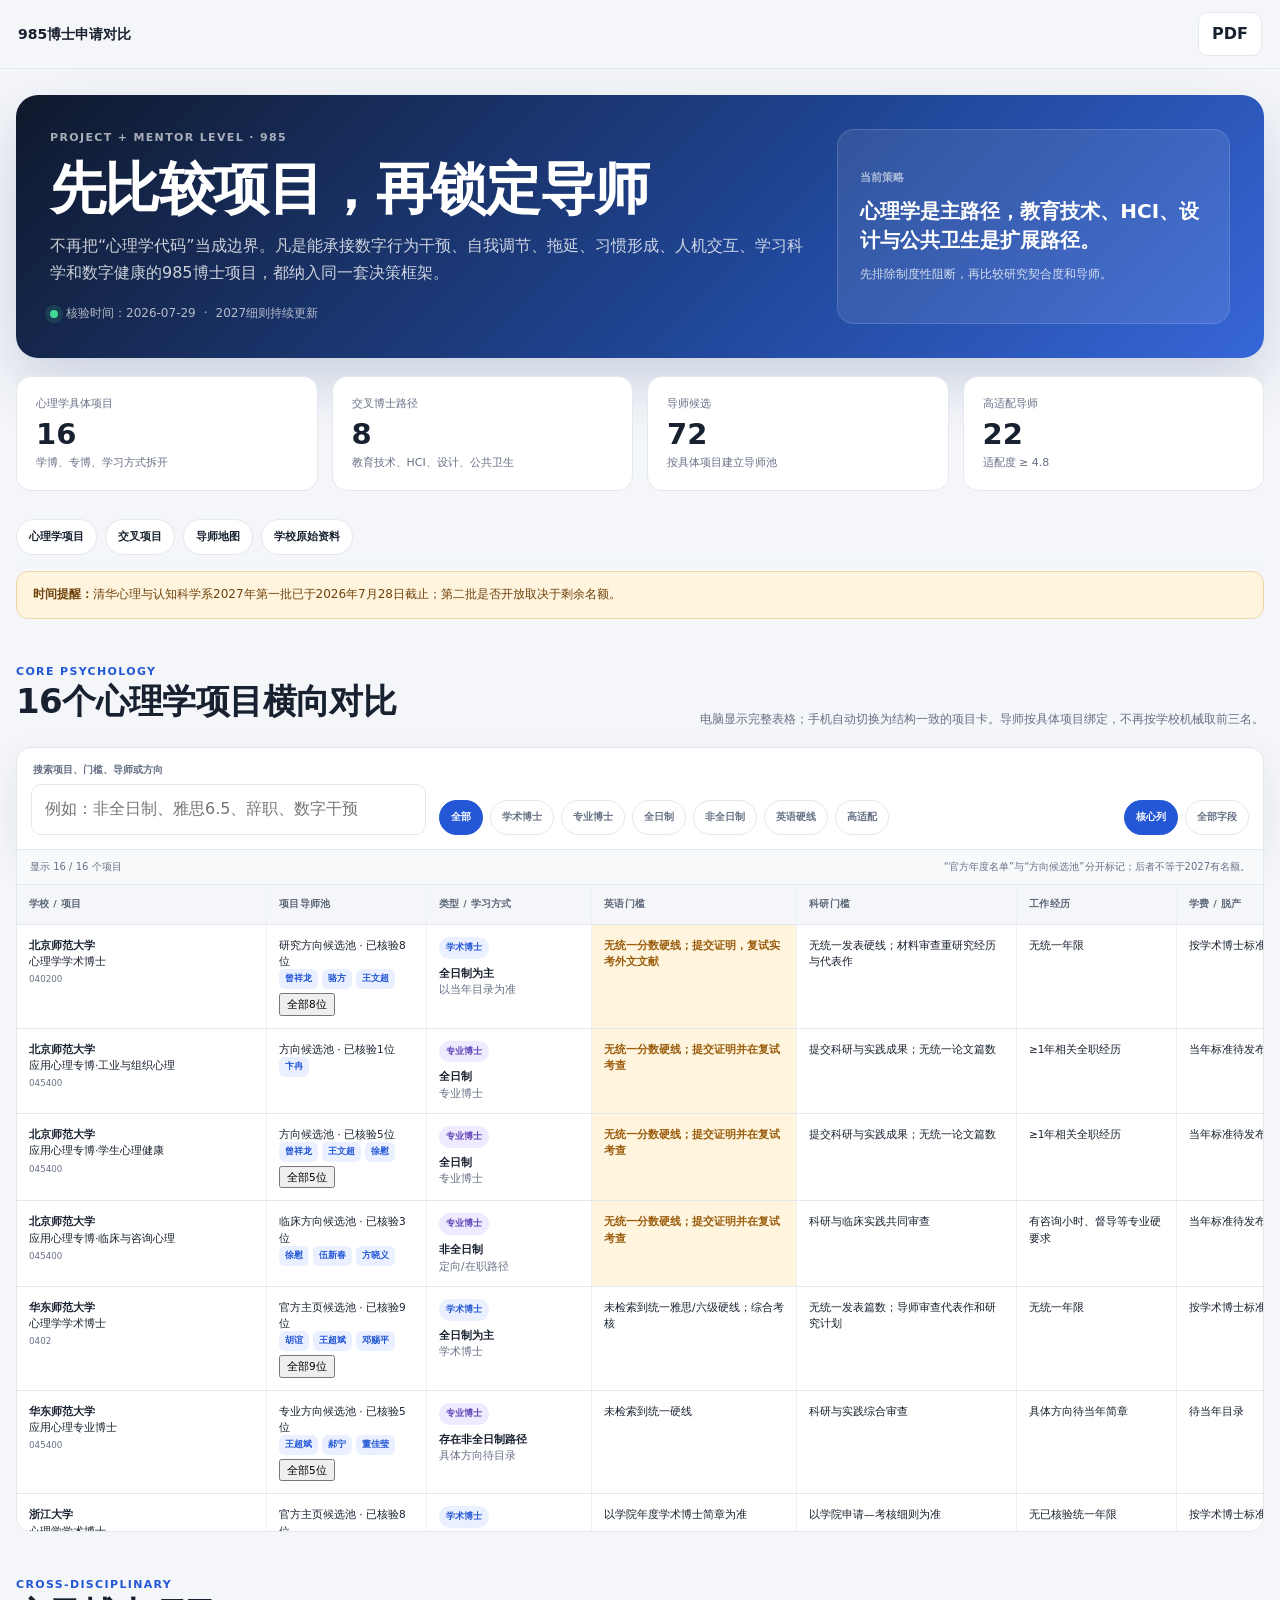
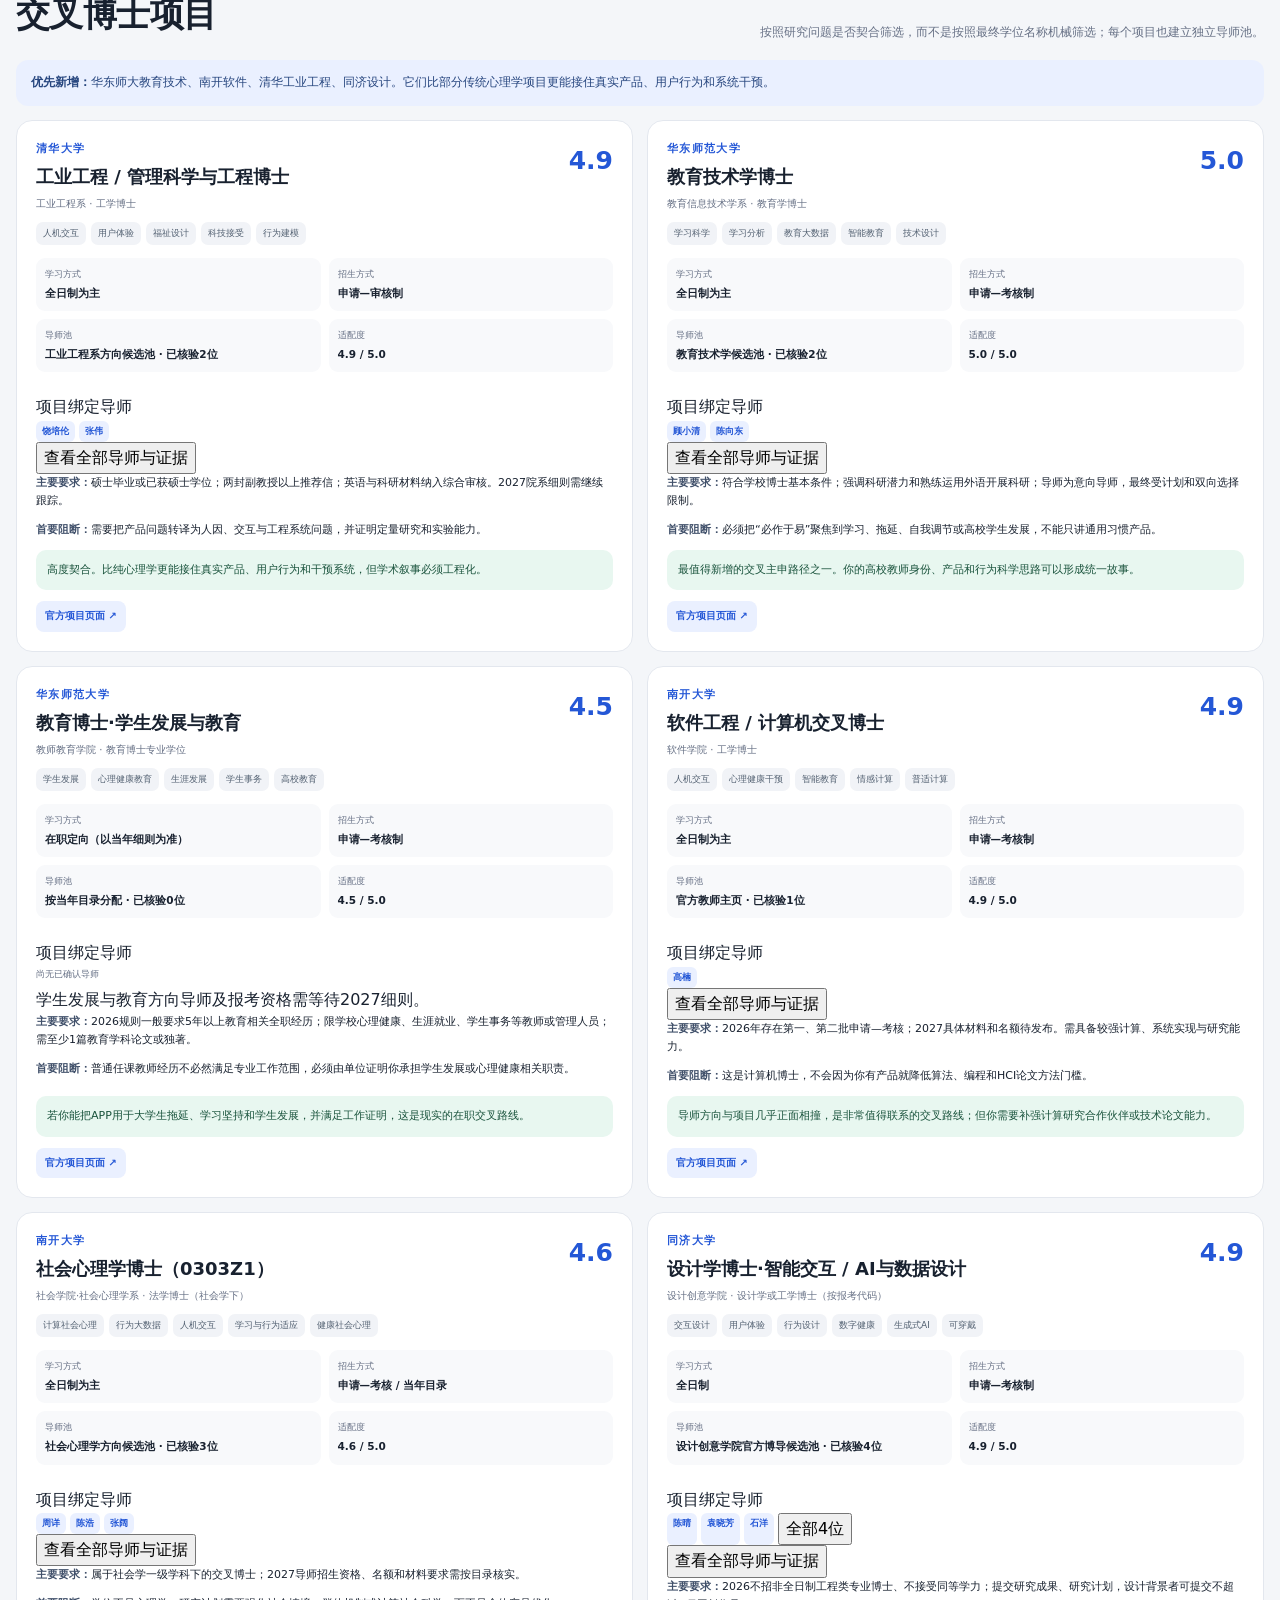
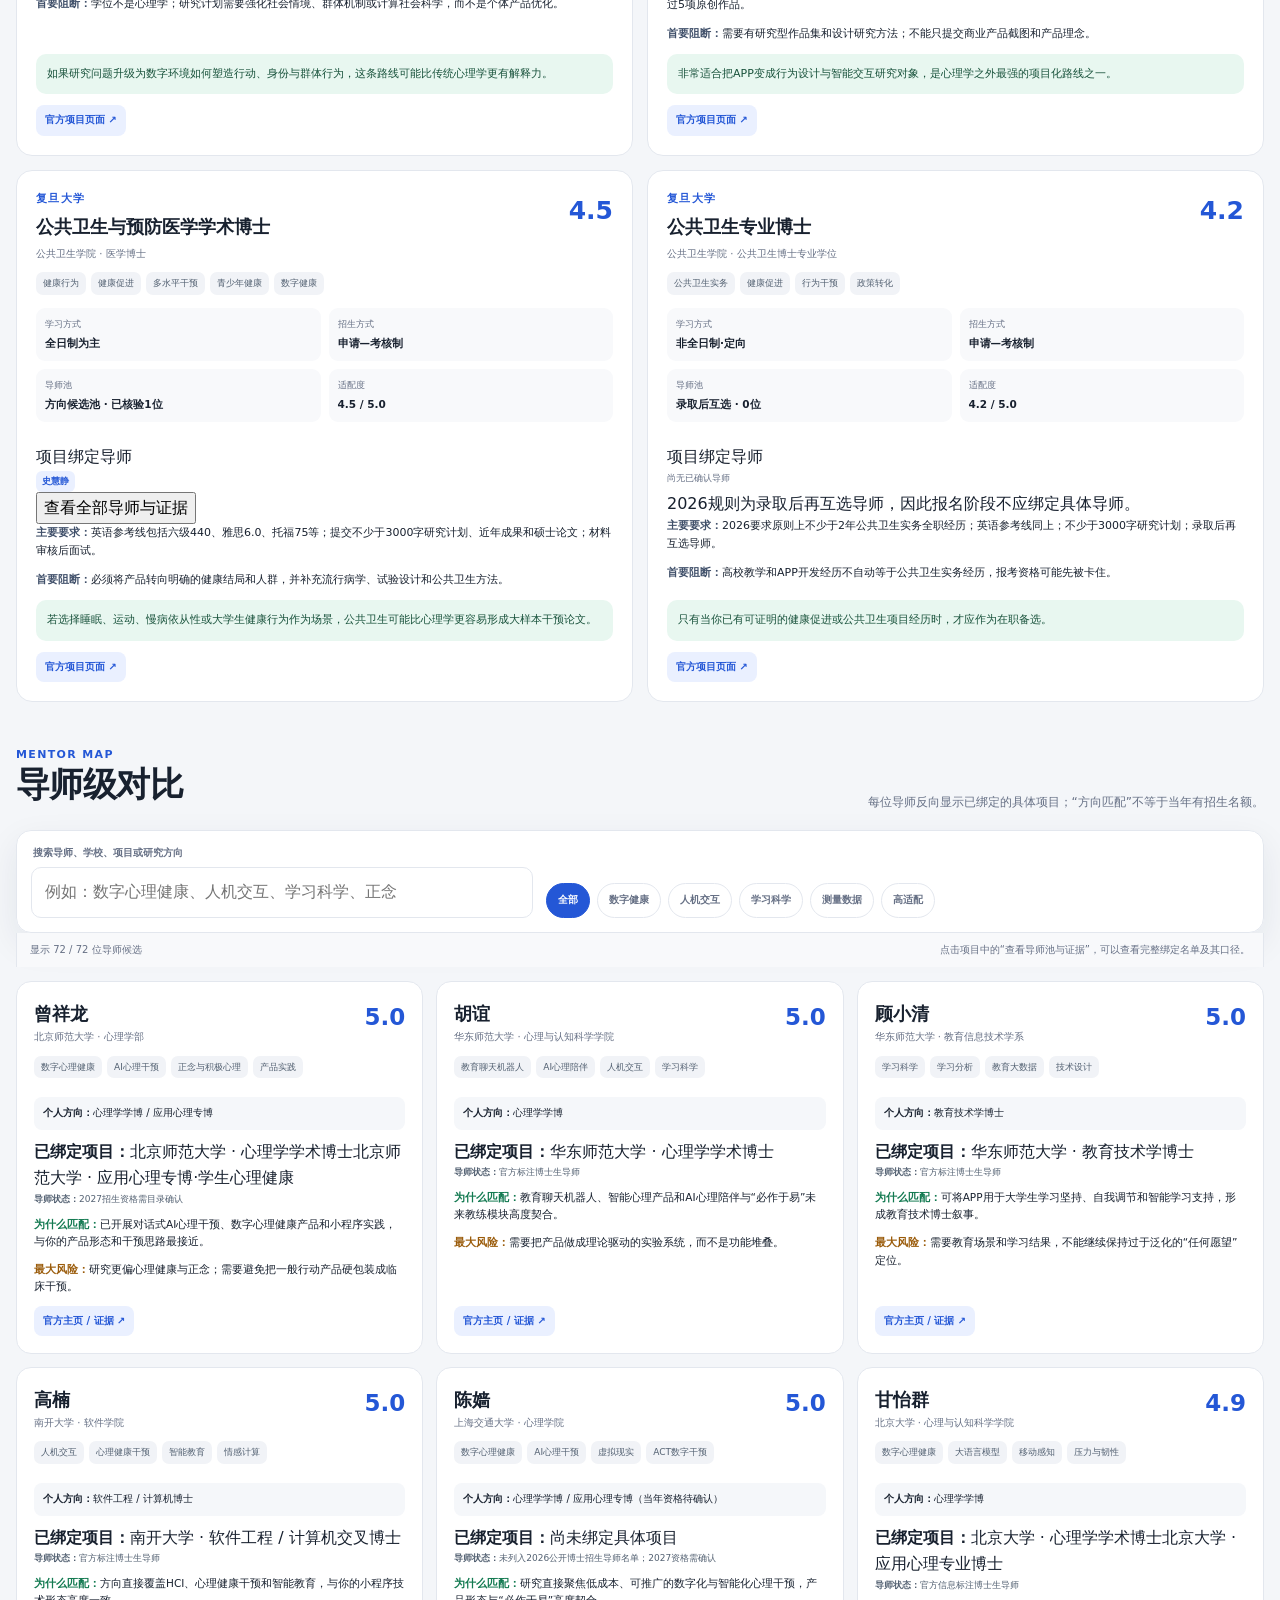
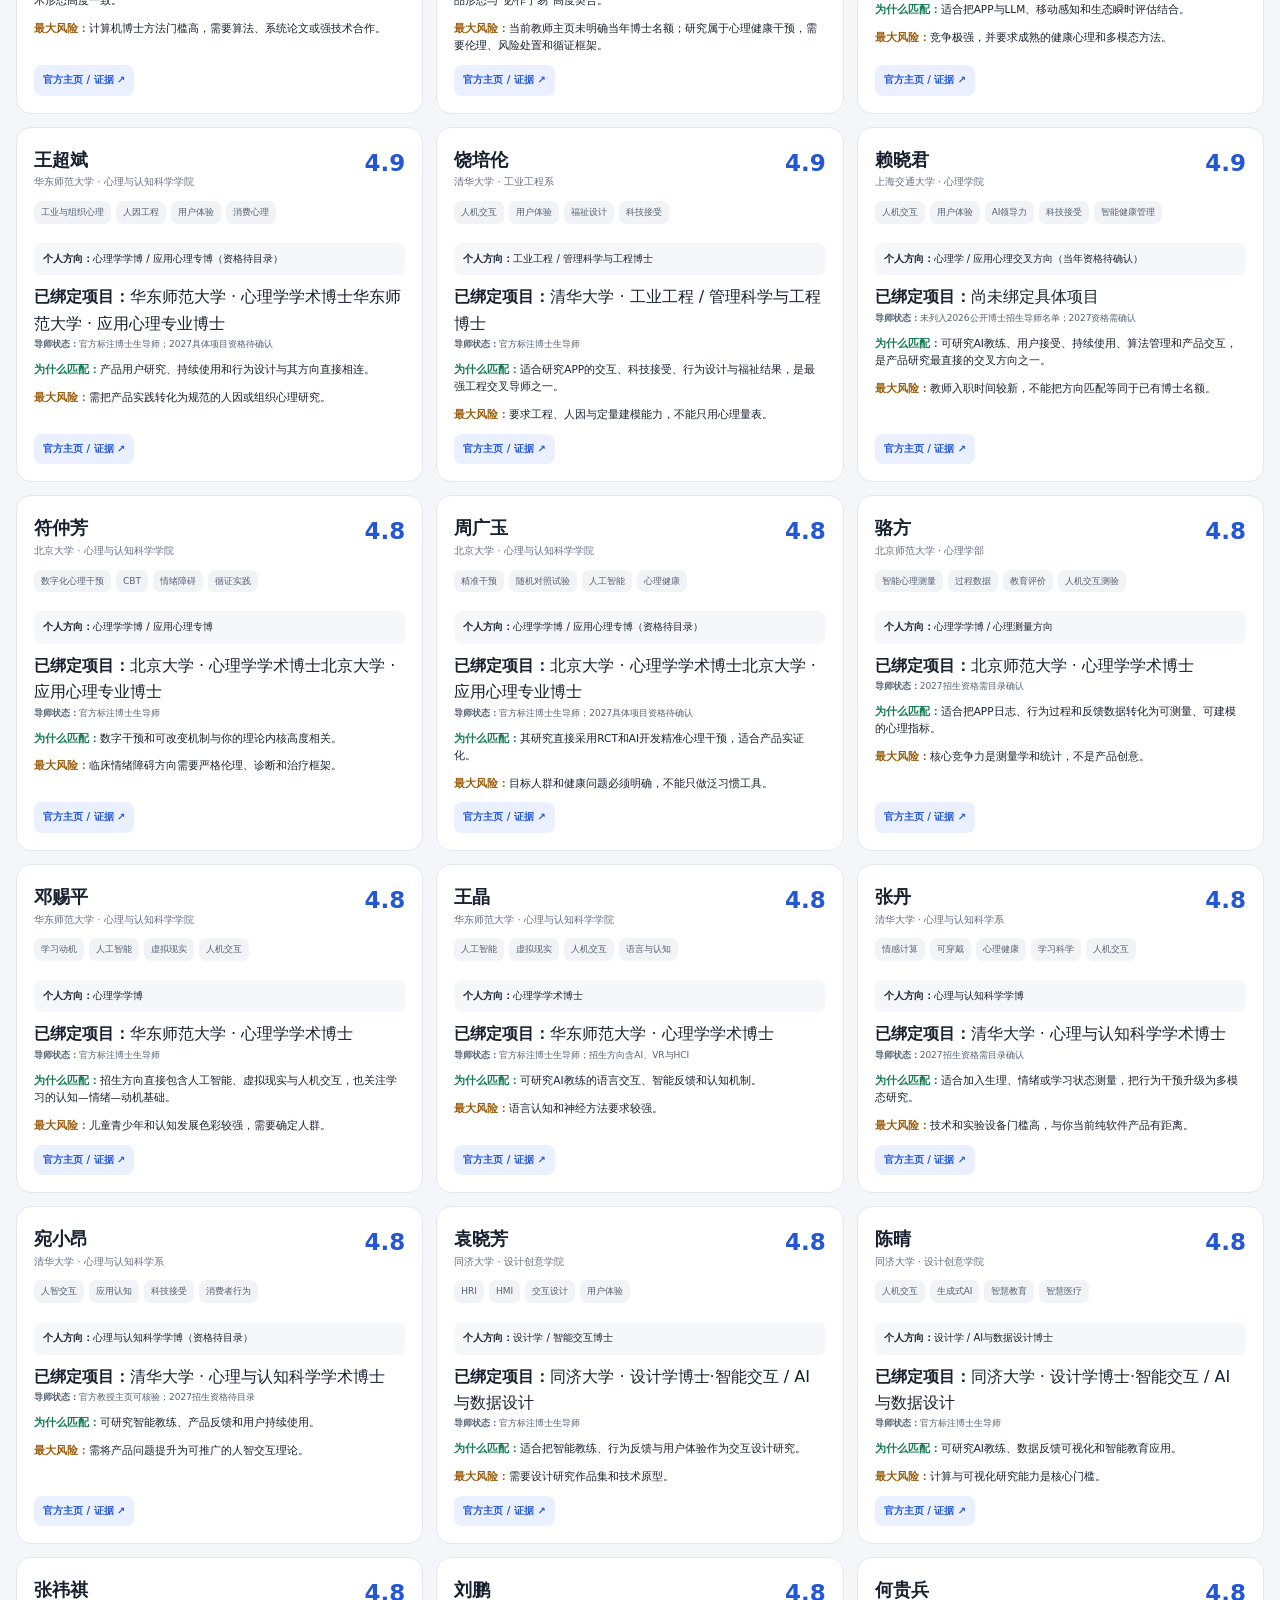
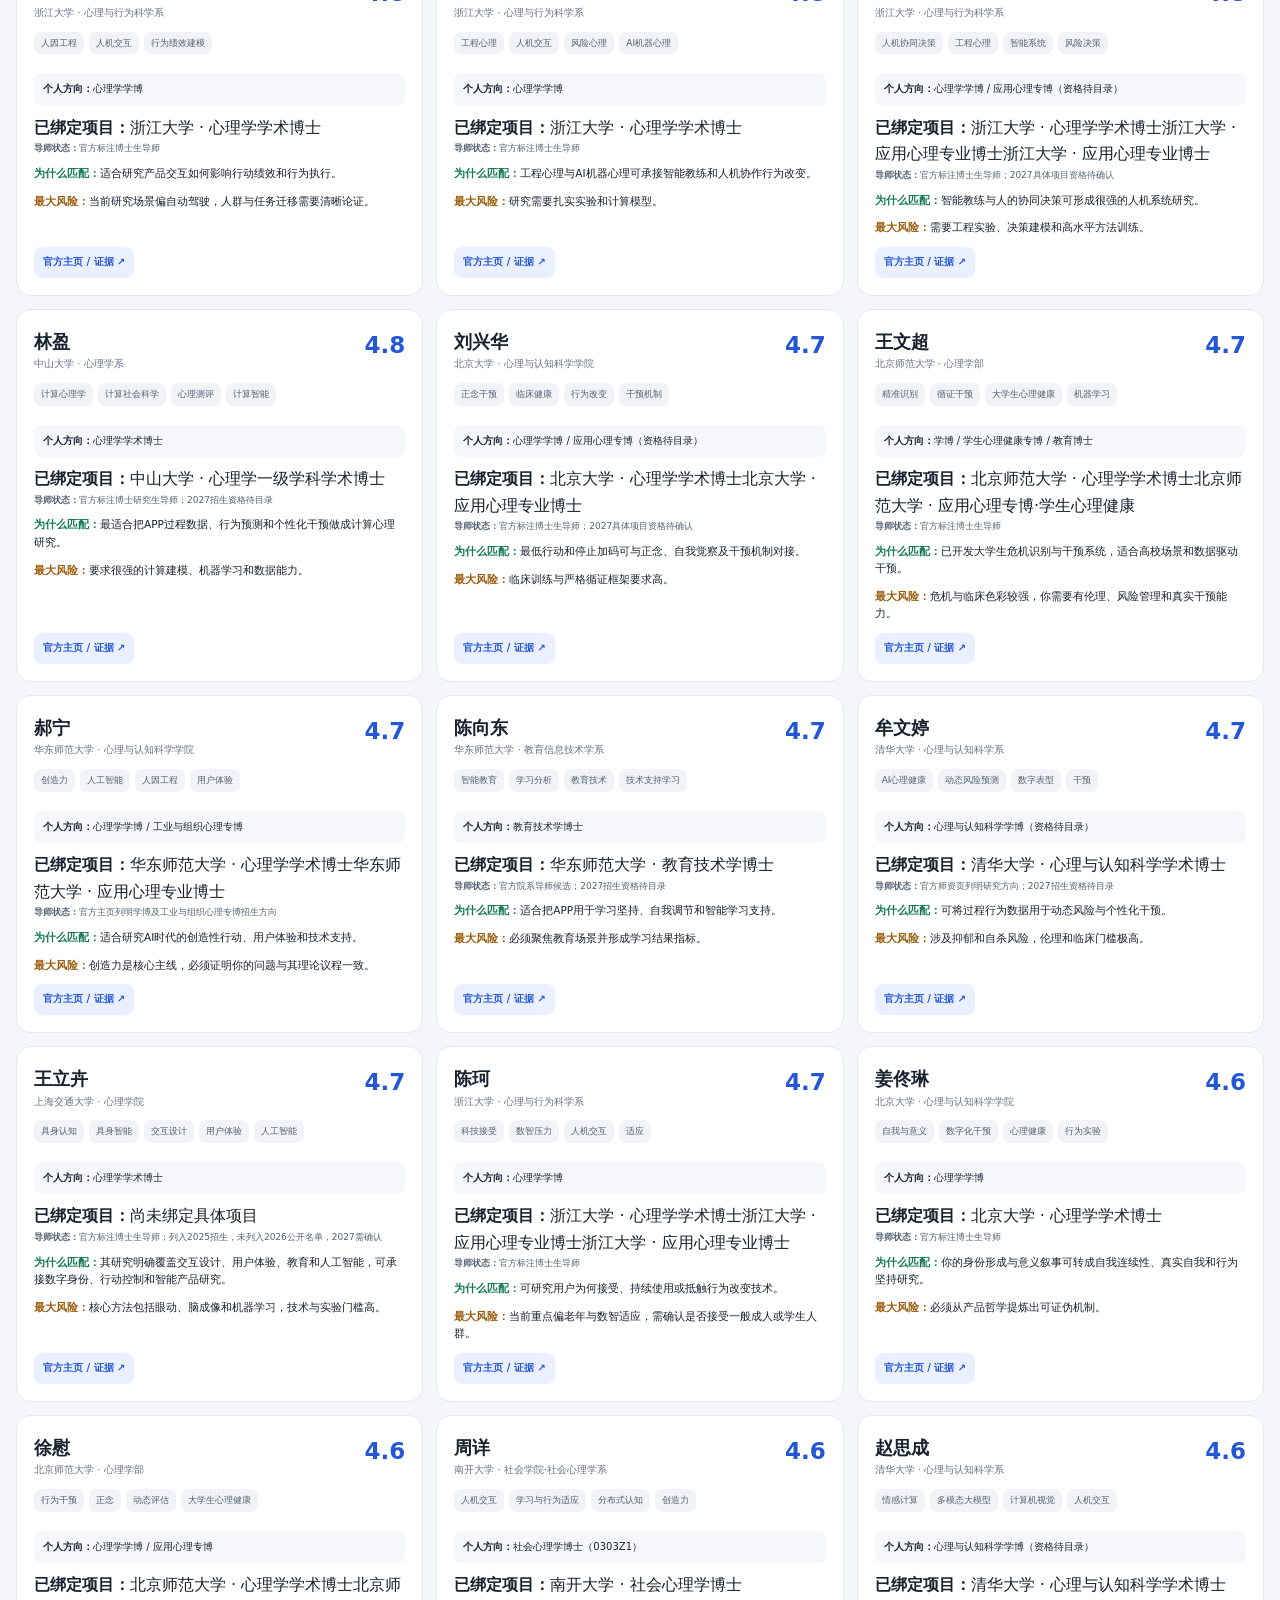
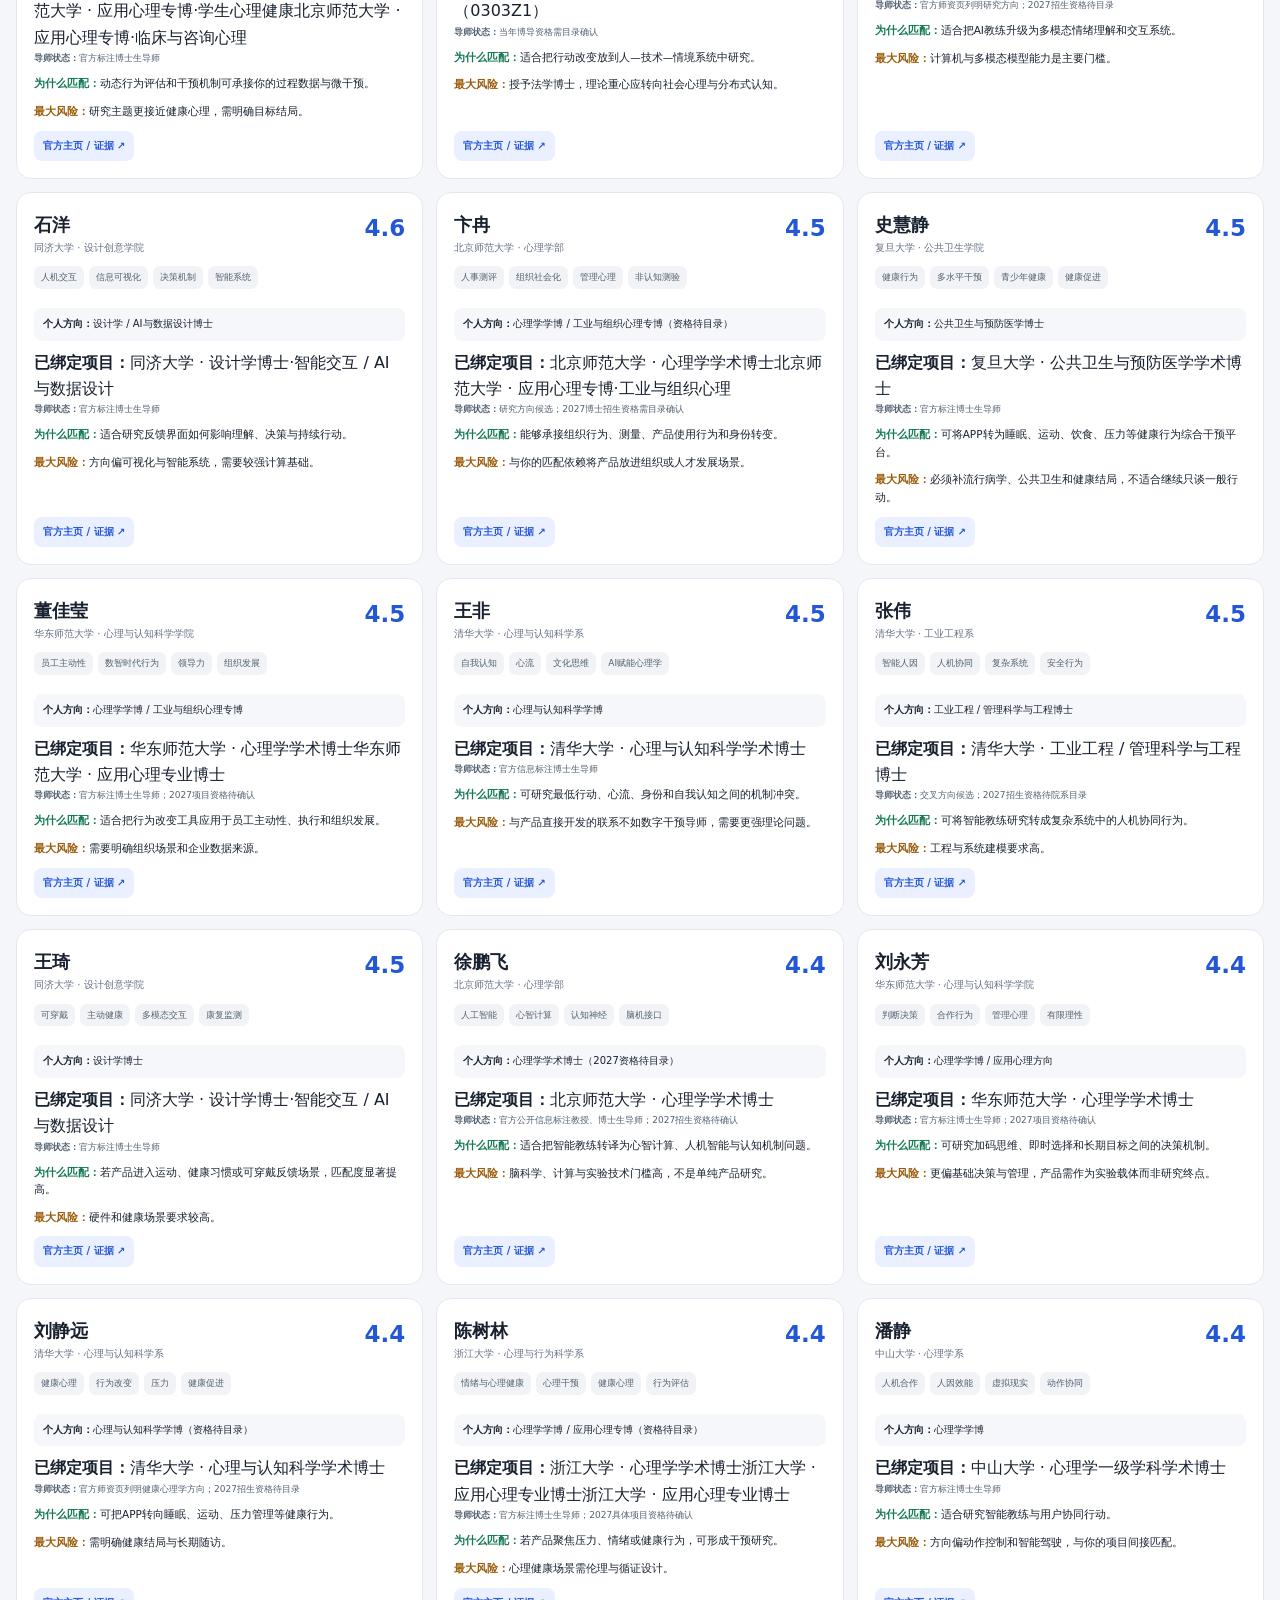
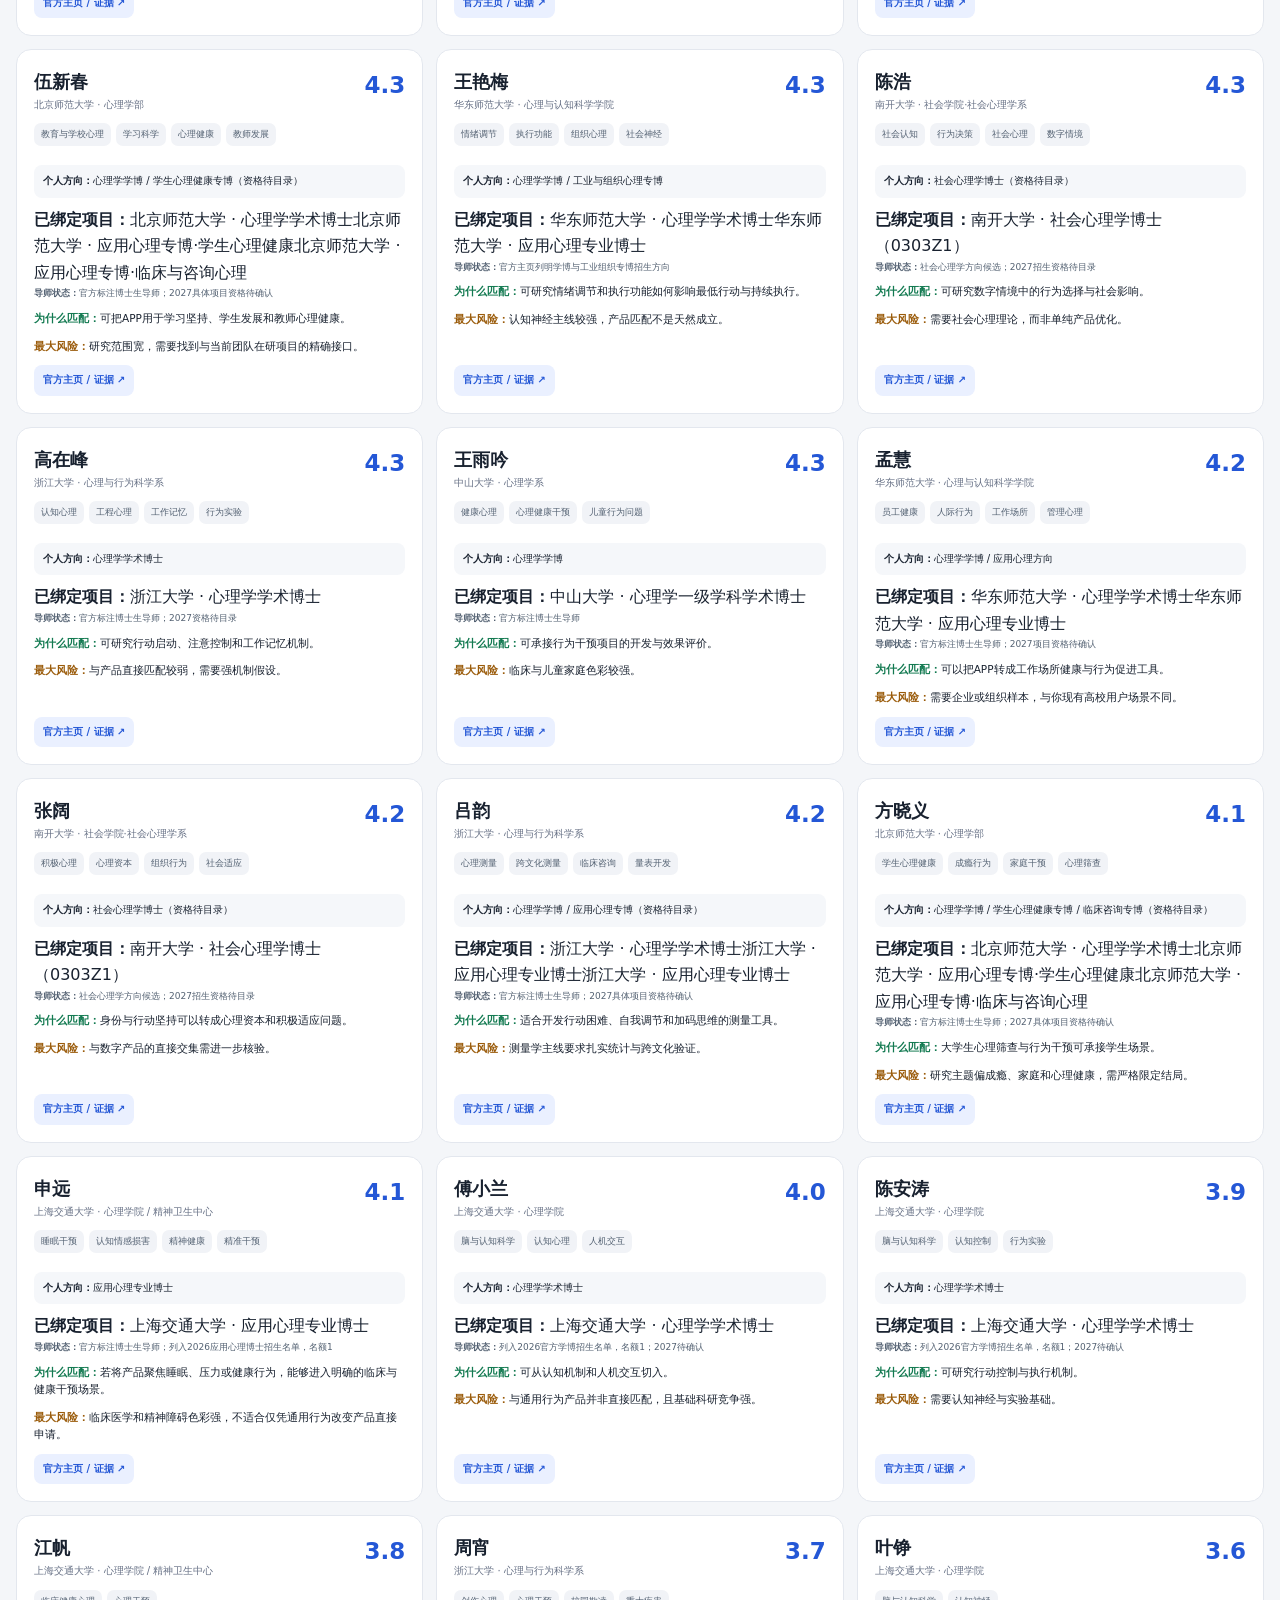
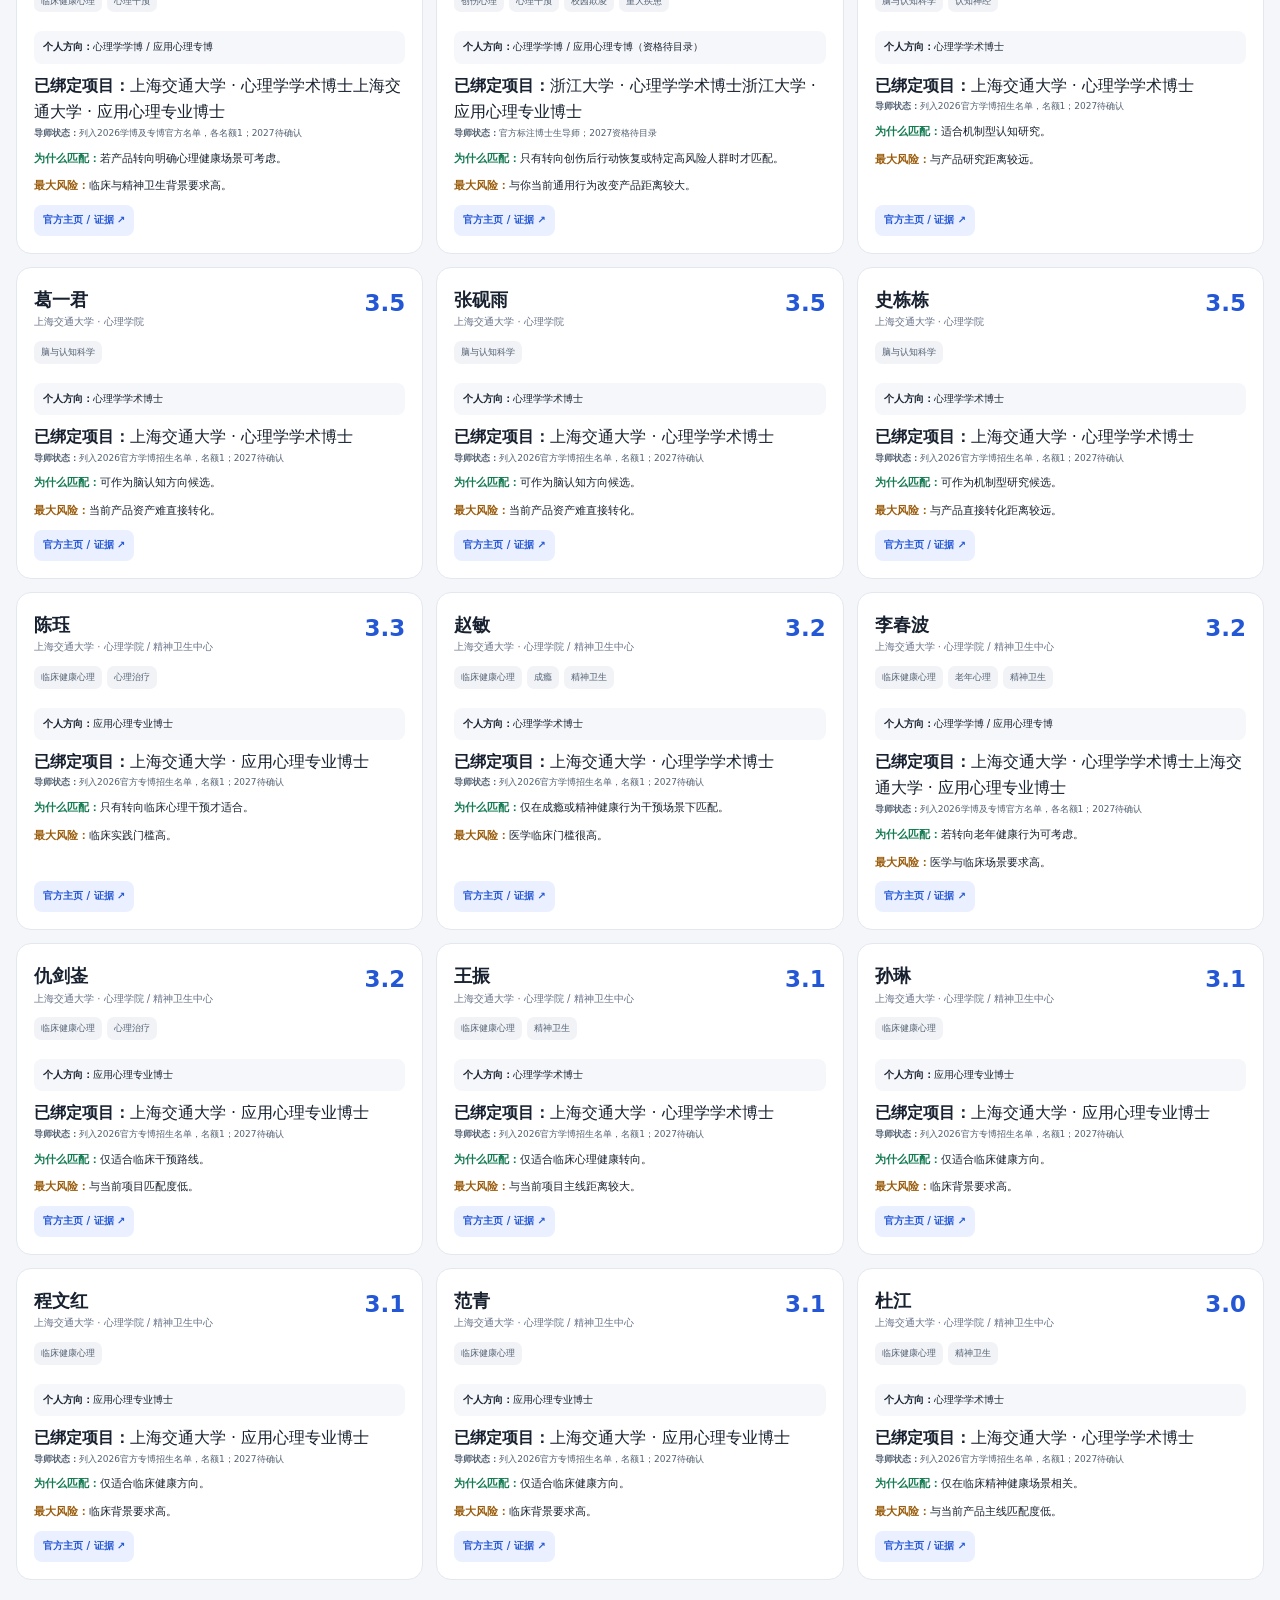
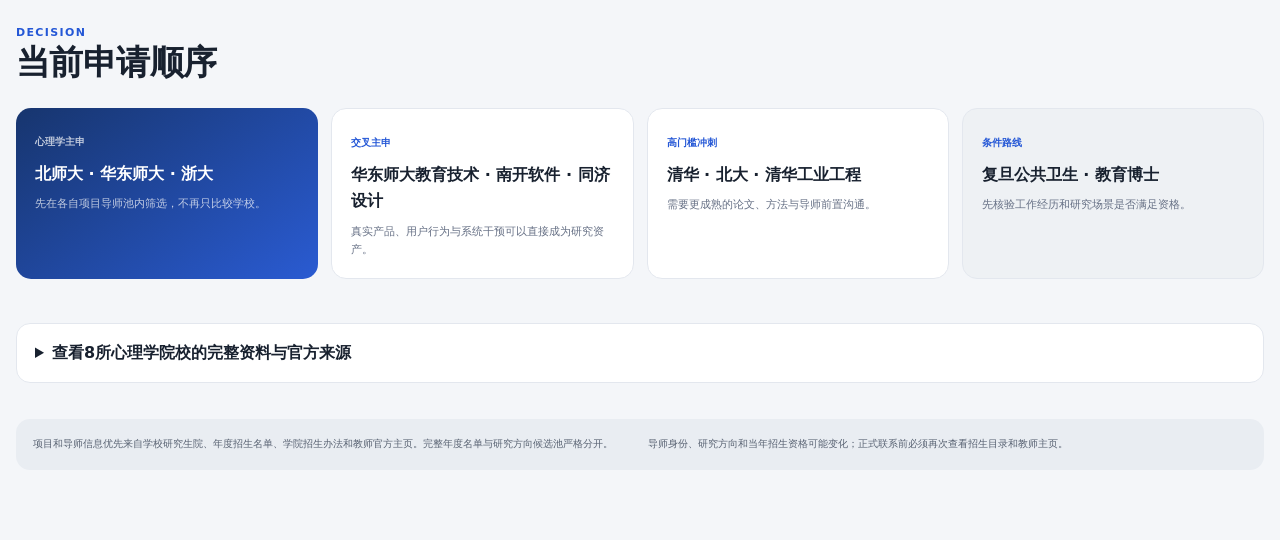
==== commit 46bb27c2: "Load expanded project mentor evidence layers" ====
--- a/psychology-phd-985/index.html
+++ b/psychology-phd-985/index.html
@@ -27,7 +27,7 @@
     <section class="metric-grid">
       <article><span>心理学具体项目</span><strong id="project-count">16</strong><small>学博、专博、学习方式拆开</small></article>
       <article><span>交叉博士路径</span><strong id="cross-count">8</strong><small>教育技术、HCI、设计、公共卫生</small></article>
-      <article><span>导师候选</span><strong id="mentor-count">25</strong><small>优先收录官方可核验信息</small></article>
+      <article><span>导师候选</span><strong id="mentor-count">0</strong><small>按具体项目建立导师池</small></article>
       <article><span>高适配导师</span><strong id="mentor-high-count">0</strong><small>适配度 ≥ 4.8</small></article>
     </section>
 
@@ -41,7 +41,7 @@
     <section class="notice warning"><strong>时间提醒：</strong>清华心理与认知科学系2027年第一批已于2026年7月28日截止；第二批是否开放取决于剩余名额。</section>
 
     <section id="core-projects" class="content-section">
-      <div class="section-heading"><div><div class="eyebrow">CORE PSYCHOLOGY</div><h2>16个心理学项目横向对比</h2></div><p>电脑显示完整表格；手机自动切换为结构一致的项目卡，不再使用错位的固定列。</p></div>
+      <div class="section-heading"><div><div class="eyebrow">CORE PSYCHOLOGY</div><h2>16个心理学项目横向对比</h2></div><p>电脑显示完整表格；手机自动切换为结构一致的项目卡。导师按具体项目绑定，不再按学校机械取前三名。</p></div>
 
       <div class="comparison-controls">
         <div class="search-wrap"><label for="project-search">搜索项目、门槛、导师或方向</label><input id="project-search" type="search" placeholder="例如：非全日制、雅思6.5、辞职、数字干预"></div>
@@ -56,12 +56,12 @@
         </div>
         <div class="view-switch"><button class="view-button active" data-table-view="core" type="button">核心列</button><button class="view-button" data-table-view="full" type="button">全部字段</button></div>
       </div>
-      <div class="comparison-meta"><span id="project-result-count"></span><span>待发布即官方尚未给出足够信息，不做猜测。</span></div>
+      <div class="comparison-meta"><span id="project-result-count"></span><span>“官方年度名单”与“方向候选池”分开标记；后者不等于2027有名额。</span></div>
 
       <div class="desktop-project-table core-view" id="project-table-wrap">
         <table class="project-table">
           <thead><tr>
-            <th>学校 / 项目</th><th>相关导师</th><th>类型 / 学习方式</th><th>英语门槛</th><th>科研门槛</th><th>工作经历</th><th>学费 / 脱产</th><th class="optional-column">研究计划</th><th class="optional-column">考核方式</th><th class="optional-column">2027状态</th><th>适配度</th><th>首要阻断项</th><th>结论</th><th class="optional-column">来源</th>
+            <th>学校 / 项目</th><th>项目导师池</th><th>类型 / 学习方式</th><th>英语门槛</th><th>科研门槛</th><th>工作经历</th><th>学费 / 脱产</th><th class="optional-column">研究计划</th><th class="optional-column">考核方式</th><th class="optional-column">2027状态</th><th>适配度</th><th>首要阻断项</th><th>结论</th><th class="optional-column">来源</th>
           </tr></thead>
           <tbody id="project-table-body"></tbody>
         </table>
@@ -71,15 +71,15 @@
     </section>
 
     <section id="cross-projects" class="content-section">
-      <div class="section-heading"><div><div class="eyebrow">CROSS-DISCIPLINARY</div><h2>交叉博士项目</h2></div><p>按照研究问题是否契合筛选，而不是按照最终学位名称机械筛选。</p></div>
+      <div class="section-heading"><div><div class="eyebrow">CROSS-DISCIPLINARY</div><h2>交叉博士项目</h2></div><p>按照研究问题是否契合筛选，而不是按照最终学位名称机械筛选；每个项目也建立独立导师池。</p></div>
       <div class="cross-summary"><strong>优先新增：</strong>华东师大教育技术、南开软件、清华工业工程、同济设计。它们比部分传统心理学项目更能接住真实产品、用户行为和系统干预。</div>
       <div id="cross-project-list" class="cross-project-list"></div>
     </section>
 
     <section id="mentors" class="content-section">
-      <div class="section-heading"><div><div class="eyebrow">MENTOR MAP</div><h2>导师级对比</h2></div><p>“方向匹配”不等于当年有名额。官方标注博导与2027实际招生资格分开显示。</p></div>
+      <div class="section-heading"><div><div class="eyebrow">MENTOR MAP</div><h2>导师级对比</h2></div><p>每位导师反向显示已绑定的具体项目；“方向匹配”不等于当年有招生名额。</p></div>
       <div class="mentor-controls">
-        <div class="search-wrap"><label for="mentor-search">搜索导师、学校或研究方向</label><input id="mentor-search" type="search" placeholder="例如：数字心理健康、人机交互、学习科学、正念"></div>
+        <div class="search-wrap"><label for="mentor-search">搜索导师、学校、项目或研究方向</label><input id="mentor-search" type="search" placeholder="例如：数字心理健康、人机交互、学习科学、正念"></div>
         <div class="filter-group" id="mentor-filter-group">
           <button class="filter-chip active" data-mentor-filter="all" type="button">全部</button>
           <button class="filter-chip" data-mentor-filter="数字心理健康" type="button">数字健康</button>
@@ -89,15 +89,15 @@
           <button class="filter-chip" data-mentor-filter="highFit" type="button">高适配</button>
         </div>
       </div>
-      <div class="comparison-meta"><span id="mentor-result-count"></span><span>点击“官方主页”核验最新招生信息。</span></div>
+      <div class="comparison-meta"><span id="mentor-result-count"></span><span>点击项目中的“查看导师池与证据”，可以查看完整绑定名单及其口径。</span></div>
       <div id="mentor-list" class="mentor-list"></div>
     </section>
 
     <section class="content-section decision-section">
       <div class="section-heading"><div><div class="eyebrow">DECISION</div><h2>当前申请顺序</h2></div></div>
       <div class="priority-grid">
-        <article class="priority-card top"><span>心理学主申</span><strong>北师大 · 华东师大 · 浙大</strong><p>同时建立导师池，不再只比较学校。</p></article>
-        <article class="priority-card"><span>交叉主申</span><strong>华东师大教育技术 · 南开软件 · 同济设计</strong><p>这三条路径最能把产品直接转化为研究平台。</p></article>
+        <article class="priority-card top"><span>心理学主申</span><strong>北师大 · 华东师大 · 浙大</strong><p>先在各自项目导师池内筛选，不再只比较学校。</p></article>
+        <article class="priority-card"><span>交叉主申</span><strong>华东师大教育技术 · 南开软件 · 同济设计</strong><p>真实产品、用户行为与系统干预可以直接成为研究资产。</p></article>
         <article class="priority-card"><span>高门槛冲刺</span><strong>清华 · 北大 · 清华工业工程</strong><p>需要更成熟的论文、方法与导师前置沟通。</p></article>
         <article class="priority-card muted-card"><span>条件路线</span><strong>复旦公共卫生 · 教育博士</strong><p>先核验工作经历和研究场景是否满足资格。</p></article>
       </div>
@@ -108,7 +108,7 @@
       <div id="school-list" class="school-list"></div>
     </details>
 
-    <section class="source-section"><div class="source-note"><p>项目和导师信息优先来自学校研究生院、学院招生办法和教师官方主页。2027尚未发布的项目以2026规则作规划参照。</p><p>导师身份、研究方向和当年招生资格可能变化；正式联系前必须再次查看招生目录和教师主页。</p></div></section>
+    <section class="source-section"><div class="source-note"><p>项目和导师信息优先来自学校研究生院、年度招生名单、学院招生办法和教师官方主页。完整年度名单与研究方向候选池严格分开。</p><p>导师身份、研究方向和当年招生资格可能变化；正式联系前必须再次查看招生目录和教师主页。</p></div></section>
   </main>
 
   <dialog id="school-dialog" class="school-dialog"><button class="dialog-close" id="dialog-close" type="button">×</button><div id="dialog-content"></div></dialog>
@@ -120,6 +120,8 @@
   <script src="./projects.js"></script>
   <script src="./cross-projects.js"></script>
   <script src="./mentors.js"></script>
+  <script src="./mentor-additions.js"></script>
+  <script src="./mentor-pools.js"></script>
   <script src="./adjacent.js"></script>
   <script src="./app.js"></script>
 </body>
--- a/psychology-phd-985/styles.css
+++ b/psychology-phd-985/styles.css
@@ -1,27 +1,36 @@
-:root {
-  --bg:#f5f6f8;--panel:#fff;--ink:#18202b;--muted:#667085;--line:#e3e7ed;
+:root{
+  --bg:#f4f6f9;--panel:#fff;--ink:#18212f;--muted:#667085;--line:#e3e7ee;
   --brand:#2457d6;--brand-soft:#eaf0ff;--green:#137a51;--green-soft:#e8f7f0;
   --amber:#9a5b0a;--amber-soft:#fff5df;--red:#b53d43;--red-soft:#fff0f1;
   --shadow:0 12px 34px rgba(25,39,70,.08);
   font-family:Inter,"Microsoft YaHei UI","PingFang SC",system-ui,-apple-system,BlinkMacSystemFont,"Segoe UI",sans-serif;
 }
-*{box-sizing:border-box}html{scroll-behavior:smooth}body{margin:0;background:var(--bg);color:var(--ink);line-height:1.65}
-button,input{font:inherit}a{color:inherit}.site-header{position:sticky;top:0;z-index:30;display:flex;justify-content:space-between;align-items:center;padding:13px max(22px,calc((100vw - 1440px)/2));background:rgba(245,246,248,.92);border-bottom:1px solid rgba(227,231,237,.9);backdrop-filter:blur(14px)}
-.back-link{text-decoration:none;font-size:14px;font-weight:750}.ghost-button{border:1px solid var(--line);background:white;color:var(--ink);border-radius:9px;padding:8px 12px;cursor:pointer}.page-shell{width:min(1440px,calc(100% - 36px));margin:0 auto;padding:28px 0 70px}
-.hero{position:relative;overflow:hidden;display:grid;grid-template-columns:1.55fr .85fr;gap:28px;padding:38px;color:white;border-radius:24px;background:linear-gradient(135deg,#101a31 0%,#1d397a 55%,#315fd3 100%);box-shadow:0 24px 56px rgba(18,44,105,.2)}
-.hero:after{content:"Ψ";position:absolute;right:35%;bottom:-130px;font-size:330px;line-height:1;color:rgba(255,255,255,.045);font-family:Georgia,serif}.hero-copy,.hero-verdict{position:relative;z-index:1}.eyebrow{color:var(--brand);font-weight:850;letter-spacing:1.4px;font-size:11px;text-transform:uppercase}.hero .eyebrow{color:rgba(255,255,255,.66)}
-h1,h2,h3,p{margin-top:0}h1{margin:10px 0 14px;font-size:clamp(34px,5vw,58px);line-height:1.1;letter-spacing:-1.8px}h2{margin-bottom:8px;font-size:clamp(24px,3vw,34px);line-height:1.2;letter-spacing:-.7px}h3{line-height:1.35}.hero-lead{max-width:780px;margin-bottom:19px;color:rgba(255,255,255,.82);font-size:16px}
-.verification-line{display:flex;flex-wrap:wrap;align-items:center;gap:8px;color:rgba(255,255,255,.7);font-size:12px}.status-dot{width:8px;height:8px;border-radius:50%;background:#46dc99;box-shadow:0 0 0 5px rgba(70,220,153,.14)}.hero-verdict{align-self:stretch;padding:24px;border:1px solid rgba(255,255,255,.15);border-radius:18px;background:rgba(255,255,255,.09);backdrop-filter:blur(6px)}.verdict-label{color:rgba(255,255,255,.62);font-size:11px;font-weight:800;letter-spacing:1px}.verdict-title{margin:13px 0 12px;font-size:22px;line-height:1.45;font-weight:800}.hero-verdict p{margin-bottom:0;color:rgba(255,255,255,.72);font-size:13px}
-.metric-grid{display:grid;grid-template-columns:repeat(4,minmax(0,1fr));gap:14px;margin:18px 0}.metric-card{padding:18px 20px;background:var(--panel);border:1px solid var(--line);border-radius:15px;box-shadow:0 4px 16px rgba(25,39,70,.035)}.metric-card span,.metric-card small{display:block;color:var(--muted);font-size:12px}.metric-card strong{display:block;margin:4px 0 2px;font-size:30px;line-height:1.2}.notice{padding:14px 17px;border-radius:12px;margin:18px 0 22px;font-size:13px}.notice.warning{color:#71420a;background:var(--amber-soft);border:1px solid #f0dbac}
-.comparison-summary{display:grid;grid-template-columns:repeat(4,minmax(0,1fr));gap:12px}.comparison-summary article{padding:17px 18px;background:#fff;border:1px solid var(--line);border-radius:14px}.comparison-summary strong{display:block;margin:6px 0;font-size:15px}.comparison-summary p{margin:0;color:var(--muted);font-size:11px;line-height:1.55}.summary-kicker{color:var(--brand);font-size:10px;font-weight:850;letter-spacing:.8px}
-.project-comparison-section,.strategy-panel,.school-detail-section,.adjacent-section,.roadmap-section,.source-section{margin-top:48px}.section-heading{display:flex;justify-content:space-between;align-items:end;gap:28px;margin-bottom:18px}.section-heading.compact{margin-bottom:14px}.section-heading p{max-width:680px;margin-bottom:0;color:var(--muted);text-align:right;font-size:13px}
-.comparison-controls{position:sticky;top:56px;z-index:20;display:grid;grid-template-columns:minmax(280px,1.05fr) 1.8fr auto;gap:14px;align-items:end;padding:15px;background:rgba(255,255,255,.95);border:1px solid var(--line);border-radius:16px 16px 0 0;box-shadow:var(--shadow);backdrop-filter:blur(14px)}.search-wrap label{display:block;margin:0 0 6px 2px;color:var(--muted);font-size:11px;font-weight:700}.search-wrap input{width:100%;padding:11px 13px;border:1px solid var(--line);border-radius:10px;outline:none;background:#fff}.search-wrap input:focus{border-color:#8ca9f2;box-shadow:0 0 0 4px rgba(36,87,214,.1)}.filter-group{display:flex;flex-wrap:wrap;justify-content:flex-start;gap:7px}.filter-chip,.view-button{padding:8px 11px;border:1px solid var(--line);border-radius:999px;background:#fff;color:var(--muted);cursor:pointer;font-size:11px;font-weight:750}.filter-chip.active,.view-button.active{color:white;background:var(--brand);border-color:var(--brand)}.view-switch{display:flex;gap:6px;justify-content:flex-end}.comparison-meta{display:flex;justify-content:space-between;gap:20px;padding:10px 14px;color:var(--muted);background:#f7f8fa;border-left:1px solid var(--line);border-right:1px solid var(--line);font-size:11px}
-.project-table-wrap{overflow:auto;max-height:74vh;background:#fff;border:1px solid var(--line);border-radius:0 0 16px 16px}.project-table{width:100%;min-width:2180px;border-collapse:separate;border-spacing:0;table-layout:fixed}.project-table th,.project-table td{padding:12px 13px;text-align:left;vertical-align:top;border-right:1px solid #edf0f4;border-bottom:1px solid var(--line);font-size:11px;line-height:1.55;background:#fff}.project-table th{position:sticky;top:0;z-index:8;color:#596475;background:#f4f6f9;font-size:10px;font-weight:850;letter-spacing:.4px}.project-table tr:last-child td{border-bottom:0}.project-table tr:hover td{background:#fbfcff}.project-table th:nth-child(1),.project-table td:nth-child(1){width:130px}.project-table th:nth-child(2),.project-table td:nth-child(2){width:210px}.project-table th:nth-child(3),.project-table td:nth-child(3){width:175px}.project-table th:nth-child(4),.project-table td:nth-child(4){width:205px}.project-table th:nth-child(5),.project-table td:nth-child(5){width:220px}.project-table th:nth-child(6),.project-table td:nth-child(6){width:165px}.project-table th:nth-child(7),.project-table td:nth-child(7){width:175px}.project-table th:nth-child(8),.project-table td:nth-child(8){width:175px}.project-table th:nth-child(9),.project-table td:nth-child(9){width:210px}.project-table th:nth-child(10),.project-table td:nth-child(10){width:180px}.project-table th:nth-child(11),.project-table td:nth-child(11){width:115px}.project-table th:nth-child(12),.project-table td:nth-child(12){width:240px}.project-table th:nth-child(13),.project-table td:nth-child(13){width:245px}.project-table th:nth-child(14),.project-table td:nth-child(14){width:110px}
-.project-table .sticky-school{position:sticky;left:0;z-index:6;background:#fff}.project-table .sticky-project{position:sticky;left:130px;z-index:5;background:#fff;box-shadow:8px 0 14px rgba(23,35,58,.05)}.project-table th.sticky-school,.project-table th.sticky-project{z-index:12;background:#eef2f7}.project-table tr:hover .sticky-school,.project-table tr:hover .sticky-project{background:#fbfcff}.school-link{padding:0;border:0;background:none;color:var(--brand);font-weight:850;text-align:left;cursor:pointer}.sticky-project strong,.sticky-project small{display:block}.sticky-project small{margin-top:4px;color:var(--muted);font-size:9px}.cell-stack{margin-top:7px}.cell-stack strong,.cell-stack span{display:block}.cell-stack span{margin-top:3px;color:var(--muted);font-size:10px}.cell-danger{color:var(--red);font-weight:700;background:var(--red-soft)!important}.cell-caution{color:var(--amber);font-weight:650;background:var(--amber-soft)!important}.cell-muted{color:#596475}.fit-score{font-size:22px;font-weight:850;color:var(--brand);line-height:1}.decision-badge{display:inline-block;margin-top:7px;padding:4px 7px;border-radius:999px;font-size:9px;font-weight:850}.decision-badge.top{color:var(--green);background:var(--green-soft)}.decision-badge.good{color:var(--brand);background:var(--brand-soft)}.decision-badge.watch{color:var(--amber);background:var(--amber-soft)}.decision-badge.low{color:var(--red);background:var(--red-soft)}.barrier-cell{color:#7e3c16;background:#fffaf0!important}.decision-cell{font-weight:650}.source-link{display:inline-block;color:var(--brand);font-weight:750;text-decoration:none}.core-view .optional-column{display:none}.core-view .project-table{min-width:1620px}.empty-state{padding:56px;text-align:center;color:var(--muted);background:white;border:1px dashed var(--line);border-radius:16px}
-.priority-grid{display:grid;grid-template-columns:repeat(4,minmax(0,1fr));gap:14px}.priority-card{min-height:190px;padding:20px;background:var(--panel);border:1px solid var(--line);border-radius:16px}.priority-card.top{background:linear-gradient(145deg,#17356e,#2a5bd2);color:white;border:0}.priority-card.top p{color:rgba(255,255,255,.72)}.priority-card p{margin-bottom:0;color:var(--muted);font-size:13px}.priority-rank{margin-bottom:14px;color:var(--brand);font-size:11px;font-weight:850;letter-spacing:1px}.top .priority-rank{color:#b9cbff}.muted-card{background:#f0f2f5}
-.school-list{display:grid;gap:14px}.school-card{display:grid;grid-template-columns:70px minmax(0,1.15fr) minmax(260px,.9fr) 170px;gap:20px;align-items:stretch;padding:21px;background:var(--panel);border:1px solid var(--line);border-radius:17px;box-shadow:0 5px 18px rgba(25,39,70,.035);transition:.18s}.school-card:hover{transform:translateY(-2px);box-shadow:var(--shadow)}.school-rank{width:54px;height:54px;display:grid;place-items:center;border-radius:15px;background:var(--brand-soft);color:var(--brand);font-size:21px;font-weight:850}.school-title-row{display:flex;flex-wrap:wrap;gap:8px;align-items:center}.school-title-row h3{margin:0;font-size:20px}.badge{display:inline-flex;align-items:center;border-radius:999px;padding:4px 8px;background:#eef1f5;color:var(--muted);font-size:10px;font-weight:800}.badge.academic{background:var(--brand-soft);color:var(--brand)}.badge.professional{background:#ece9ff;color:#5c42b5}.badge.parttime{background:var(--green-soft);color:var(--green)}.badge.alert{background:var(--red-soft);color:var(--red)}.school-summary{margin:10px 0 12px;color:var(--muted);font-size:13px}.tag-row{display:flex;flex-wrap:wrap;gap:6px}.tag{padding:4px 8px;border-radius:7px;background:#f3f5f7;color:#4e5968;font-size:10px}.school-facts{display:grid;gap:8px}.fact{display:grid;grid-template-columns:72px 1fr;gap:8px;font-size:12px}.fact span{color:var(--muted)}.fact strong{font-weight:680}.school-score{display:flex;flex-direction:column;justify-content:space-between;align-items:flex-end;text-align:right}.score-number{font-size:28px;font-weight:850;color:var(--brand)}.score-label{color:var(--muted);font-size:10px}.detail-button{width:100%;margin-top:14px;padding:9px 10px;border:1px solid var(--line);background:#fff;border-radius:9px;cursor:pointer;font-weight:750;font-size:12px}.detail-button:hover{border-color:#a5b8eb;color:var(--brand)}
-.adjacent-grid{display:grid;grid-template-columns:repeat(3,minmax(0,1fr));gap:14px}.adjacent-card{padding:20px;background:var(--panel);border:1px solid var(--line);border-radius:16px}.adjacent-card h3{margin-bottom:8px}.adjacent-card p{color:var(--muted);font-size:13px}.adjacent-meta{padding-top:12px;border-top:1px solid var(--line);font-size:11px}.roadmap{list-style:none;padding:0;margin:0;display:grid;background:var(--panel);border:1px solid var(--line);border-radius:18px;overflow:hidden}.roadmap li{display:grid;grid-template-columns:64px 1fr;gap:18px;padding:21px 24px;border-bottom:1px solid var(--line)}.roadmap li:last-child{border-bottom:0}.roadmap li>span{color:var(--brand);font-size:17px;font-weight:850}.roadmap p{margin:5px 0 0;color:var(--muted);font-size:13px}.source-note{display:grid;grid-template-columns:1fr 1fr;gap:18px;padding:20px;background:#eef1f5;border-radius:15px}.source-note p{margin:0;color:#586272;font-size:12px}
-.school-dialog{width:min(920px,calc(100% - 30px));max-height:calc(100vh - 36px);padding:0;border:0;border-radius:20px;box-shadow:0 34px 90px rgba(12,22,44,.34)}.school-dialog::backdrop{background:rgba(10,18,32,.58);backdrop-filter:blur(4px)}.dialog-close{position:sticky;z-index:2;top:14px;float:right;margin:14px 14px 0 0;width:36px;height:36px;border:1px solid var(--line);border-radius:50%;background:rgba(255,255,255,.94);cursor:pointer;font-size:22px;line-height:1}.dialog-body{padding:32px}.dialog-hero{margin:-32px -32px 26px;padding:34px 70px 28px 32px;color:white;background:linear-gradient(135deg,#17274d,#2c5fd3)}.dialog-hero h2{margin:8px 0;font-size:32px}.dialog-hero p{margin:0;color:rgba(255,255,255,.75)}.dialog-grid{display:grid;grid-template-columns:1fr 1fr;gap:14px}.detail-panel{padding:17px;border:1px solid var(--line);border-radius:13px}.detail-panel.full{grid-column:1/-1}.detail-panel h3{margin-bottom:10px;font-size:15px}.detail-panel ul{margin:0;padding-left:18px;color:#4d5868;font-size:12px}.detail-panel li+li{margin-top:6px}.official-links{display:flex;flex-wrap:wrap;gap:8px}.official-links a{padding:8px 10px;border-radius:8px;background:var(--brand-soft);color:var(--brand);text-decoration:none;font-size:11px;font-weight:750}.dialog-alert{padding:12px 14px;border:1px solid #f0c4c7;border-radius:10px;background:var(--red-soft);color:#813238;font-size:12px}
-@media(max-width:1100px){.hero{grid-template-columns:1fr}.metric-grid,.comparison-summary,.priority-grid{grid-template-columns:repeat(2,1fr)}.comparison-controls{grid-template-columns:1fr}.view-switch{justify-content:flex-start}.school-card{grid-template-columns:60px 1fr}.school-facts,.school-score{grid-column:2}.school-score{flex-direction:row;align-items:center;text-align:left}.detail-button{width:auto}}
-@media(max-width:700px){.page-shell{width:min(100% - 16px,1440px);padding-top:10px}.site-header{padding:10px 12px}.back-link{font-size:12px}.ghost-button{padding:7px 9px;font-size:11px}.hero{padding:24px 19px;border-radius:17px}h1{font-size:35px}.metric-grid,.comparison-summary,.priority-grid,.adjacent-grid,.source-note,.dialog-grid{grid-template-columns:1fr}.section-heading{display:block}.section-heading p{margin-top:10px;text-align:left}.comparison-controls{top:50px;padding:11px;border-radius:13px 13px 0 0}.comparison-meta{display:block}.comparison-meta span{display:block}.comparison-meta span+span{margin-top:4px}.project-table-wrap{max-height:70vh}.project-table{min-width:2060px}.core-view .project-table{min-width:1530px}.project-table th,.project-table td{padding:10px 11px}.project-table th:nth-child(1),.project-table td:nth-child(1){width:112px}.project-table th:nth-child(2),.project-table td:nth-child(2){width:190px}.project-table .sticky-project{left:112px}.school-card{grid-template-columns:1fr;gap:13px;padding:17px}.school-rank{width:46px;height:46px}.school-facts,.school-score{grid-column:1}.school-score{display:grid;grid-template-columns:auto 1fr;gap:12px}.detail-button{grid-column:1/-1}.dialog-body{padding:22px}.dialog-hero{margin:-22px -22px 20px;padding:28px 58px 24px 22px}.detail-panel.full{grid-column:auto}}
-@media print{.site-header,.comparison-controls,.detail-button,dialog{display:none!important}body{background:white}.page-shell{width:100%;padding:0}.hero,.priority-card.top{color:black;background:white;border:1px solid #bbb;box-shadow:none}.project-table-wrap{max-height:none;overflow:visible}.project-table{min-width:0;font-size:8px}.project-table .sticky-school,.project-table .sticky-project{position:static;box-shadow:none}.school-card{break-inside:avoid;box-shadow:none}}
+*{box-sizing:border-box}html{scroll-behavior:smooth}body{margin:0;background:var(--bg);color:var(--ink);line-height:1.65}button,input{font:inherit}a{color:inherit}
+.site-header{position:sticky;top:0;z-index:50;display:flex;align-items:center;justify-content:space-between;padding:12px max(18px,calc((100vw - 1380px)/2));background:rgba(244,246,249,.94);border-bottom:1px solid rgba(227,231,238,.9);backdrop-filter:blur(14px)}
+.back-link{text-decoration:none;font-size:14px;font-weight:800}.ghost-button{border:1px solid var(--line);background:#fff;color:var(--ink);border-radius:10px;padding:8px 13px;font-weight:750;cursor:pointer}
+.page-shell{width:min(1380px,calc(100% - 32px));margin:0 auto;padding:26px 0 70px}.hero{display:grid;grid-template-columns:1.45fr .75fr;gap:28px;padding:34px;border-radius:22px;color:#fff;background:linear-gradient(135deg,#10192c,#21489b 62%,#3767d8);box-shadow:0 24px 58px rgba(19,46,111,.18)}
+.eyebrow{color:var(--brand);font-size:11px;font-weight:900;letter-spacing:1.35px;text-transform:uppercase}.hero .eyebrow{color:rgba(255,255,255,.63)}h1,h2,h3,p{margin-top:0}h1{margin:10px 0 14px;font-size:clamp(34px,5vw,56px);line-height:1.1;letter-spacing:-1.6px}h2{margin-bottom:8px;font-size:clamp(24px,3vw,34px);line-height:1.2;letter-spacing:-.6px}.hero p{max-width:850px;margin-bottom:0;color:rgba(255,255,255,.78)}
+.verification-line{display:flex;flex-wrap:wrap;gap:8px;align-items:center;margin-top:18px;color:rgba(255,255,255,.68);font-size:12px}.status-dot{width:8px;height:8px;border-radius:50%;background:#42db96;box-shadow:0 0 0 5px rgba(66,219,150,.14)}
+.hero-verdict{align-self:stretch;display:flex;flex-direction:column;justify-content:center;padding:22px;border:1px solid rgba(255,255,255,.14);border-radius:17px;background:rgba(255,255,255,.09)}.hero-verdict span{color:rgba(255,255,255,.6);font-size:11px;font-weight:850}.hero-verdict strong{display:block;margin:10px 0;font-size:20px;line-height:1.45}.hero-verdict p{font-size:12px}
+.metric-grid{display:grid;grid-template-columns:repeat(4,minmax(0,1fr));gap:14px;margin:18px 0}.metric-grid article{padding:18px 19px;background:var(--panel);border:1px solid var(--line);border-radius:15px}.metric-grid span,.metric-grid small{display:block;color:var(--muted);font-size:11px}.metric-grid strong{display:block;margin:4px 0 2px;font-size:29px;line-height:1.2}
+.section-tabs{position:sticky;top:57px;z-index:40;display:flex;gap:8px;overflow-x:auto;padding:10px 0;background:linear-gradient(var(--bg) 75%,rgba(244,246,249,0))}.section-tabs a{flex:0 0 auto;padding:8px 12px;border:1px solid var(--line);border-radius:999px;background:#fff;text-decoration:none;font-size:11px;font-weight:800}.section-tabs a:hover{color:var(--brand);border-color:#a8baf0}
+.notice{margin:6px 0 24px;padding:13px 16px;border-radius:12px;font-size:12px}.warning{color:#71420a;background:var(--amber-soft);border:1px solid #edd7a5}
+.content-section{scroll-margin-top:120px;margin-top:44px}.section-heading{display:flex;justify-content:space-between;align-items:end;gap:26px;margin-bottom:17px}.section-heading p{max-width:680px;margin:0;color:var(--muted);font-size:12px;text-align:right}
+.comparison-controls,.mentor-controls{display:grid;grid-template-columns:minmax(270px,1fr) 1.7fr auto;gap:13px;align-items:end;padding:14px;background:rgba(255,255,255,.96);border:1px solid var(--line);border-radius:15px 15px 0 0;box-shadow:var(--shadow)}.mentor-controls{grid-template-columns:minmax(270px,1fr) 1.4fr;border-radius:15px}.search-wrap label{display:block;margin:0 0 6px 2px;color:var(--muted);font-size:10px;font-weight:750}.search-wrap input{width:100%;padding:11px 13px;border:1px solid var(--line);border-radius:10px;background:#fff;outline:none}.search-wrap input:focus{border-color:#8ca9f2;box-shadow:0 0 0 4px rgba(36,87,214,.1)}
+.filter-group,.view-switch{display:flex;flex-wrap:wrap;gap:7px}.view-switch{justify-content:flex-end}.filter-chip,.view-button{border:1px solid var(--line);border-radius:999px;background:#fff;color:var(--muted);padding:8px 11px;font-size:10px;font-weight:800;cursor:pointer}.filter-chip.active,.view-button.active{color:#fff;background:var(--brand);border-color:var(--brand)}
+.comparison-meta{display:flex;justify-content:space-between;gap:18px;padding:9px 13px;color:var(--muted);background:#f8f9fb;border-left:1px solid var(--line);border-right:1px solid var(--line);font-size:10px}
+.desktop-project-table{overflow:auto;max-height:72vh;background:#fff;border:1px solid var(--line);border-radius:0 0 15px 15px}.project-table{width:100%;min-width:2100px;border-collapse:separate;border-spacing:0;table-layout:fixed}.project-table th,.project-table td{padding:12px;text-align:left;vertical-align:top;border-right:1px solid #edf0f4;border-bottom:1px solid var(--line);font-size:10.5px;line-height:1.55;background:#fff}.project-table th{position:sticky;top:0;z-index:3;color:#596475;background:#f4f6f9;font-size:9.5px;font-weight:900;letter-spacing:.3px}.project-table th:nth-child(1),.project-table td:nth-child(1){width:250px}.project-table th:nth-child(2),.project-table td:nth-child(2){width:160px}.project-table th:nth-child(3),.project-table td:nth-child(3){width:165px}.project-table th:nth-child(4),.project-table td:nth-child(4){width:205px}.project-table th:nth-child(5),.project-table td:nth-child(5){width:220px}.project-table th:nth-child(6),.project-table td:nth-child(6){width:160px}.project-table th:nth-child(7),.project-table td:nth-child(7){width:175px}.project-table th:nth-child(8),.project-table td:nth-child(8){width:175px}.project-table th:nth-child(9),.project-table td:nth-child(9){width:205px}.project-table th:nth-child(10),.project-table td:nth-child(10){width:165px}.project-table th:nth-child(11),.project-table td:nth-child(11){width:110px}.project-table th:nth-child(12),.project-table td:nth-child(12){width:235px}.project-table th:nth-child(13),.project-table td:nth-child(13){width:240px}.project-table th:nth-child(14),.project-table td:nth-child(14){width:100px}.core-view .optional-column{display:none}.core-view .project-table{min-width:1550px}
+.project-name strong,.project-name small{display:block}.project-name small{margin-top:4px;color:var(--muted)}.mentor-inline{display:flex;flex-wrap:wrap;gap:4px}.mentor-inline a{padding:3px 6px;border-radius:6px;background:var(--brand-soft);color:var(--brand);text-decoration:none;font-size:9px;font-weight:800}.badge{display:inline-flex;padding:4px 7px;border-radius:999px;font-size:9px;font-weight:850}.badge.academic{color:var(--brand);background:var(--brand-soft)}.badge.professional{color:#6044b6;background:#eeeaff}.cell-stack{margin-top:6px}.cell-stack strong,.cell-stack span{display:block}.cell-stack span{color:var(--muted)}.cell-danger{color:var(--red);background:var(--red-soft)!important;font-weight:700}.cell-caution{color:var(--amber);background:var(--amber-soft)!important;font-weight:700}.fit-score{font-size:22px;font-weight:900;color:var(--brand);line-height:1}.decision-badge{display:inline-block;margin-top:6px;padding:4px 7px;border-radius:999px;font-size:9px;font-weight:850}.decision-badge.top{color:var(--green);background:var(--green-soft)}.decision-badge.good{color:var(--brand);background:var(--brand-soft)}.decision-badge.watch{color:var(--amber);background:var(--amber-soft)}.decision-badge.low{color:var(--red);background:var(--red-soft)}.barrier-cell{color:#783c13;background:#fffaf0!important}.source-link{color:var(--brand);font-weight:800;text-decoration:none}
+.mobile-project-list{display:none}.mobile-project-card{padding:17px;background:#fff;border:1px solid var(--line);border-radius:16px;box-shadow:0 5px 18px rgba(25,39,70,.04)}.mobile-project-card+.mobile-project-card{margin-top:12px}.mobile-project-head{display:flex;justify-content:space-between;gap:14px;align-items:flex-start}.mobile-project-head h3{margin:0 0 3px;font-size:17px}.mobile-project-head small{color:var(--muted)}.mobile-fit{text-align:right}.mobile-fit strong{display:block;color:var(--brand);font-size:25px;line-height:1}.mobile-fit span{font-size:9px;color:var(--muted)}.mobile-badges{display:flex;flex-wrap:wrap;gap:6px;margin:12px 0}.mobile-facts{display:grid;grid-template-columns:1fr 1fr;gap:8px}.mobile-fact{padding:10px;background:#f7f8fa;border-radius:10px}.mobile-fact span{display:block;color:var(--muted);font-size:9px}.mobile-fact strong{display:block;margin-top:3px;font-size:11px;line-height:1.5}.mobile-mentor-row{margin-top:11px}.mobile-mentor-row>span{display:block;margin-bottom:5px;color:var(--muted);font-size:9px}.mobile-callout{margin-top:11px;padding:11px;border-radius:10px;font-size:11px;line-height:1.55}.mobile-callout.barrier{color:#74401c;background:#fff7e8}.mobile-callout.decision{color:#194c3a;background:#edf8f3}.mobile-details{margin-top:10px;border-top:1px solid var(--line);padding-top:8px}.mobile-details summary{cursor:pointer;color:var(--brand);font-size:11px;font-weight:800}.mobile-details dl{margin:9px 0 0}.mobile-details dt{color:var(--muted);font-size:9px}.mobile-details dd{margin:2px 0 8px;font-size:10.5px}
+.cross-summary{margin-bottom:14px;padding:13px 15px;border-radius:12px;background:var(--brand-soft);color:#27467f;font-size:12px}.cross-project-list{display:grid;grid-template-columns:repeat(2,minmax(0,1fr));gap:14px}.cross-card{display:flex;flex-direction:column;padding:19px;background:#fff;border:1px solid var(--line);border-radius:16px}.cross-card-head{display:flex;justify-content:space-between;gap:14px}.cross-card h3{margin:4px 0 4px;font-size:18px}.cross-unit{color:var(--muted);font-size:10px}.cross-score{color:var(--brand);font-size:25px;font-weight:900}.theme-row{display:flex;flex-wrap:wrap;gap:5px;margin:10px 0}.theme{padding:4px 7px;border-radius:7px;background:#f1f3f7;color:#526071;font-size:9px}.cross-grid{display:grid;grid-template-columns:1fr 1fr;gap:8px;margin:3px 0 11px}.cross-field{padding:9px;border-radius:9px;background:#f8f9fb}.cross-field span{display:block;color:var(--muted);font-size:9px}.cross-field strong{display:block;margin-top:3px;font-size:10.5px}.cross-text{font-size:11px}.cross-text strong{color:#40506a}.cross-verdict{margin-top:auto;padding:11px;border-radius:10px;background:var(--green-soft);color:#18523b;font-size:11px}.official-button{display:inline-flex;align-self:flex-start;margin-top:11px;padding:7px 9px;border-radius:8px;background:var(--brand-soft);color:var(--brand);text-decoration:none;font-size:10px;font-weight:800}
+.mentor-list{display:grid;grid-template-columns:repeat(3,minmax(0,1fr));gap:13px;margin-top:14px}.mentor-card{display:flex;flex-direction:column;padding:17px;background:#fff;border:1px solid var(--line);border-radius:15px}.mentor-head{display:flex;justify-content:space-between;gap:10px}.mentor-head h3{margin:0;font-size:18px}.mentor-school{color:var(--muted);font-size:10px}.mentor-score{color:var(--brand);font-size:23px;font-weight:900}.mentor-route{margin:9px 0;padding:8px 9px;border-radius:8px;background:#f5f7fa;font-size:10px}.mentor-status{margin-bottom:9px;color:#526071;font-size:9px}.mentor-match,.mentor-risk{font-size:10.5px}.mentor-match strong{color:var(--green)}.mentor-risk strong{color:var(--amber)}.mentor-card .official-button{margin-top:auto}
+.priority-grid{display:grid;grid-template-columns:repeat(4,minmax(0,1fr));gap:13px}.priority-card{padding:19px;background:#fff;border:1px solid var(--line);border-radius:15px}.priority-card span{color:var(--brand);font-size:10px;font-weight:850}.priority-card strong{display:block;margin:8px 0;font-size:16px}.priority-card p{margin:0;color:var(--muted);font-size:11px}.priority-card.top{color:#fff;background:linear-gradient(145deg,#17356e,#2a5bd2);border:0}.priority-card.top span,.priority-card.top p{color:rgba(255,255,255,.72)}.muted-card{background:#eef1f4}
+.evidence-details{scroll-margin-top:120px;margin-top:44px}.evidence-details>summary{cursor:pointer;padding:16px 18px;border:1px solid var(--line);border-radius:14px;background:#fff;font-weight:850}.school-list{display:grid;gap:12px;margin-top:13px}.school-card{display:grid;grid-template-columns:52px 1.2fr 1fr 140px;gap:16px;padding:17px;background:#fff;border:1px solid var(--line);border-radius:14px}.school-rank{width:44px;height:44px;display:grid;place-items:center;border-radius:12px;background:var(--brand-soft);color:var(--brand);font-weight:900}.school-title-row{display:flex;gap:7px;flex-wrap:wrap;align-items:center}.school-title-row h3{margin:0;font-size:17px}.school-summary{margin:8px 0;color:var(--muted);font-size:11px}.tag-row{display:flex;flex-wrap:wrap;gap:5px}.tag{padding:3px 6px;border-radius:6px;background:#f1f3f6;color:#586473;font-size:9px}.school-facts{display:grid;gap:6px}.fact{display:grid;grid-template-columns:60px 1fr;gap:6px;font-size:10px}.fact span{color:var(--muted)}.school-score{text-align:right}.score-number{color:var(--brand);font-size:25px;font-weight:900}.score-label{color:var(--muted);font-size:9px}.detail-button{margin-top:10px;border:1px solid var(--line);border-radius:8px;background:#fff;padding:7px 9px;font-size:10px;font-weight:800;cursor:pointer}
+.source-section{margin-top:36px}.source-note{display:grid;grid-template-columns:1fr 1fr;gap:16px;padding:17px;border-radius:14px;background:#e9edf2}.source-note p{margin:0;color:#586272;font-size:10px}
+.empty-state{padding:40px;text-align:center;color:var(--muted);background:#fff;border:1px dashed var(--line);border-radius:14px}.school-dialog{width:min(920px,calc(100% - 26px));max-height:calc(100vh - 28px);padding:0;border:0;border-radius:18px;box-shadow:0 34px 90px rgba(12,22,44,.34)}.school-dialog::backdrop{background:rgba(10,18,32,.58)}.dialog-close{position:sticky;float:right;top:12px;z-index:3;margin:12px 12px 0 0;width:34px;height:34px;border:1px solid var(--line);border-radius:50%;background:#fff;font-size:20px;cursor:pointer}.dialog-body{padding:28px}.dialog-hero{margin:-28px -28px 22px;padding:30px 60px 24px 28px;color:#fff;background:linear-gradient(135deg,#17274d,#2c5fd3)}.dialog-grid{display:grid;grid-template-columns:1fr 1fr;gap:12px}.detail-panel{padding:14px;border:1px solid var(--line);border-radius:12px}.detail-panel.full{grid-column:1/-1}.detail-panel h3{font-size:14px}.detail-panel p,.detail-panel li{font-size:10.5px}.official-links{display:flex;flex-wrap:wrap;gap:7px}.official-links a{padding:7px 9px;border-radius:7px;background:var(--brand-soft);color:var(--brand);text-decoration:none;font-size:10px;font-weight:800}.dialog-alert{padding:11px 13px;border-radius:9px;color:#813238;background:var(--red-soft);font-size:10.5px}
+@media(max-width:1080px){.hero{grid-template-columns:1fr}.metric-grid,.priority-grid{grid-template-columns:repeat(2,1fr)}.comparison-controls,.mentor-controls{grid-template-columns:1fr}.view-switch{justify-content:flex-start}.cross-project-list{grid-template-columns:1fr}.mentor-list{grid-template-columns:repeat(2,1fr)}.school-card{grid-template-columns:48px 1fr}.school-facts,.school-score{grid-column:2}.school-score{text-align:left}}
+@media(max-width:820px){
+  .site-header{padding:10px 14px}.back-link{font-size:13px}.ghost-button{padding:6px 10px;font-size:11px}.page-shell{width:min(100% - 20px,1380px);padding-top:12px}.hero{padding:23px 19px;border-radius:18px}.hero-verdict{display:none}h1{font-size:34px}.hero p{font-size:13px}.metric-grid{grid-template-columns:repeat(2,1fr);gap:9px}.metric-grid article{padding:13px}.metric-grid strong{font-size:24px}.section-tabs{top:49px}.content-section{margin-top:34px;scroll-margin-top:105px}.section-heading{display:block}.section-heading p{margin-top:8px;text-align:left}.comparison-controls,.mentor-controls{padding:12px;border-radius:14px}.comparison-meta{border:1px solid var(--line);border-top:0;border-radius:0 0 12px 12px;display:block}.comparison-meta span{display:block}.comparison-meta span+span{margin-top:3px}.desktop-project-table{display:none}.mobile-project-list{display:block;margin-top:12px}.view-switch{display:none}.mobile-facts{grid-template-columns:1fr 1fr}.cross-project-list{grid-template-columns:1fr}.cross-grid{grid-template-columns:1fr 1fr}.mentor-list{grid-template-columns:1fr}.priority-grid{grid-template-columns:1fr}.school-list{grid-template-columns:1fr}.school-card{display:block}.school-rank{margin-bottom:10px}.school-facts,.school-score{margin-top:10px}.source-note{grid-template-columns:1fr}.dialog-grid{grid-template-columns:1fr}.detail-panel.full{grid-column:auto}.dialog-body{padding:20px}.dialog-hero{margin:-20px -20px 18px;padding:26px 50px 21px 20px}
+}
+@media(max-width:460px){.metric-grid{grid-template-columns:1fr 1fr}.mobile-facts,.cross-grid{grid-template-columns:1fr}.filter-chip{padding:8px 10px}.section-tabs a{padding:7px 10px}.mobile-project-card{padding:15px}.cross-card,.mentor-card{padding:15px}}
+@media print{.site-header,.section-tabs,.comparison-controls,.mentor-controls,.ghost-button,.detail-button,dialog{display:none!important}.page-shell{width:100%;padding:0}.hero{color:#111;background:#fff;border:1px solid #bbb;box-shadow:none}.hero p,.hero .eyebrow,.verification-line{color:#333}.desktop-project-table{display:block;max-height:none;overflow:visible}.mobile-project-list{display:none}.project-table{min-width:0;font-size:8px}.content-section{break-before:page}}
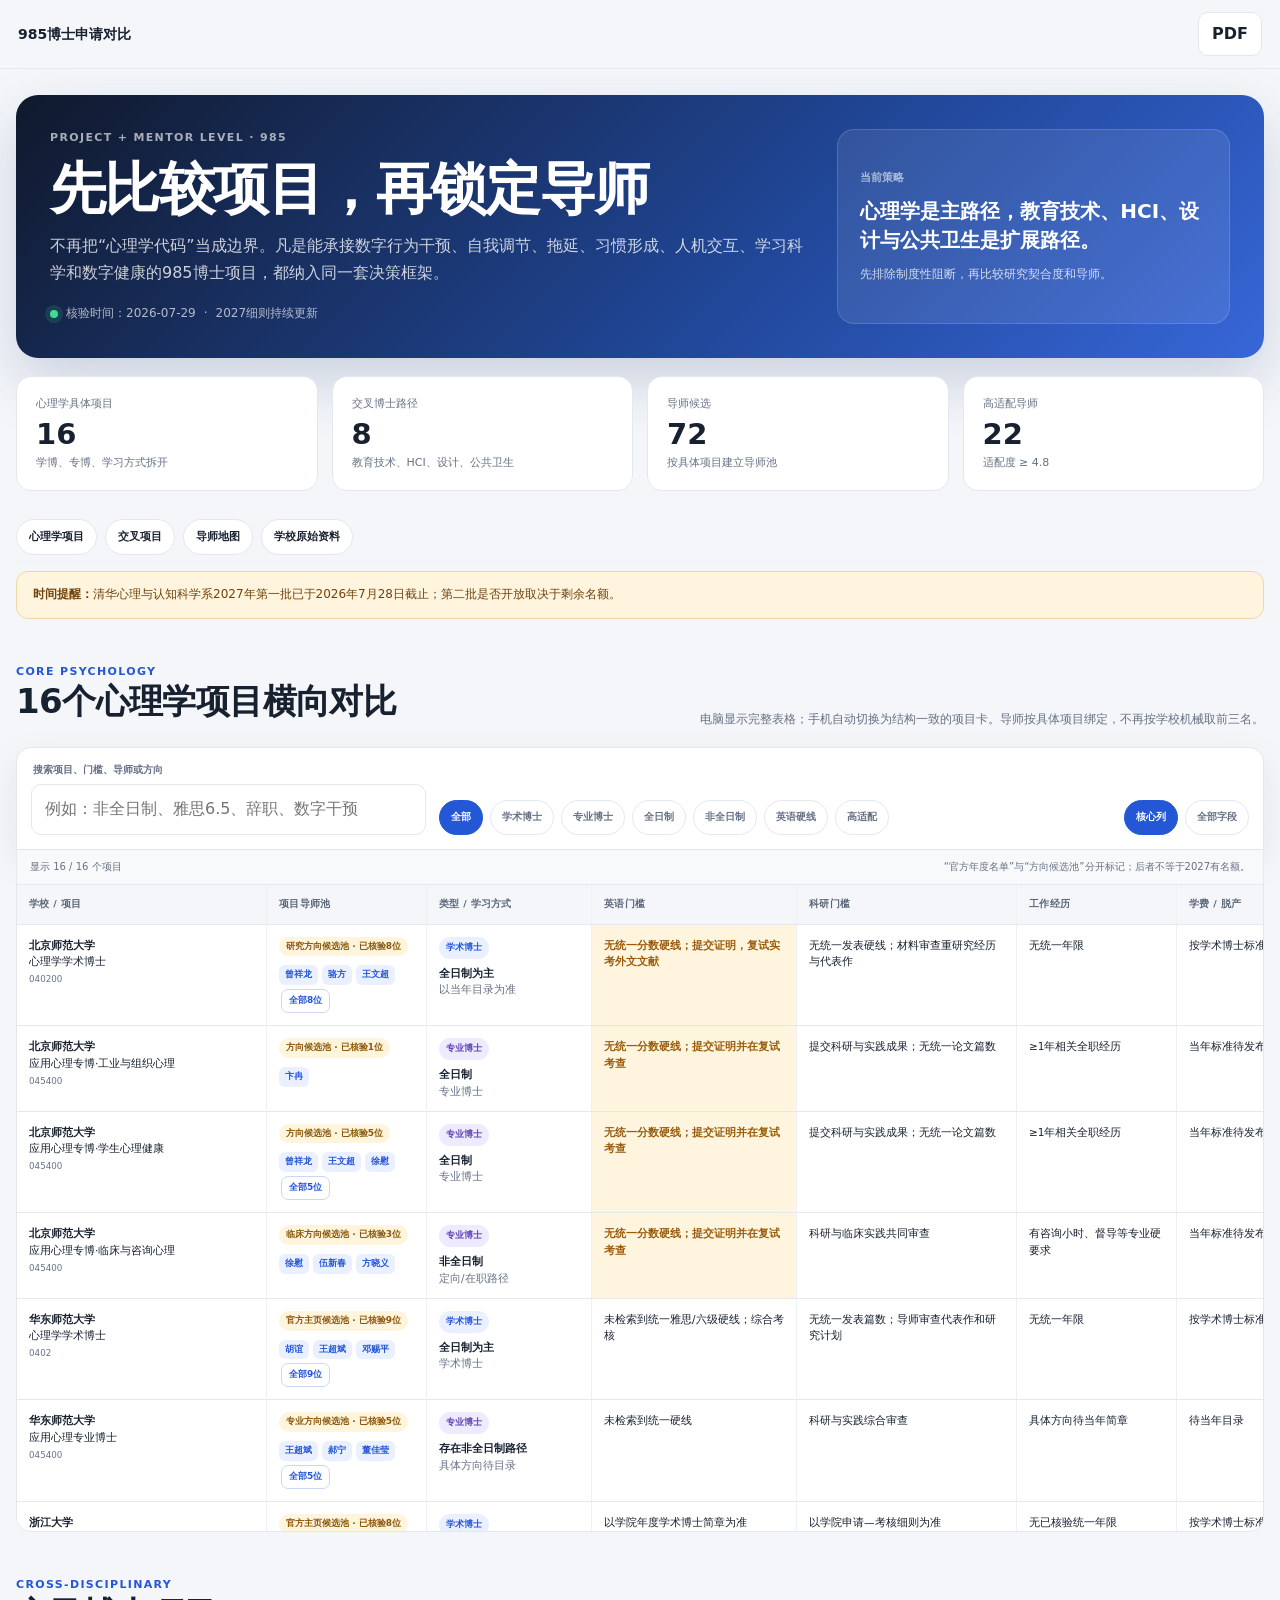
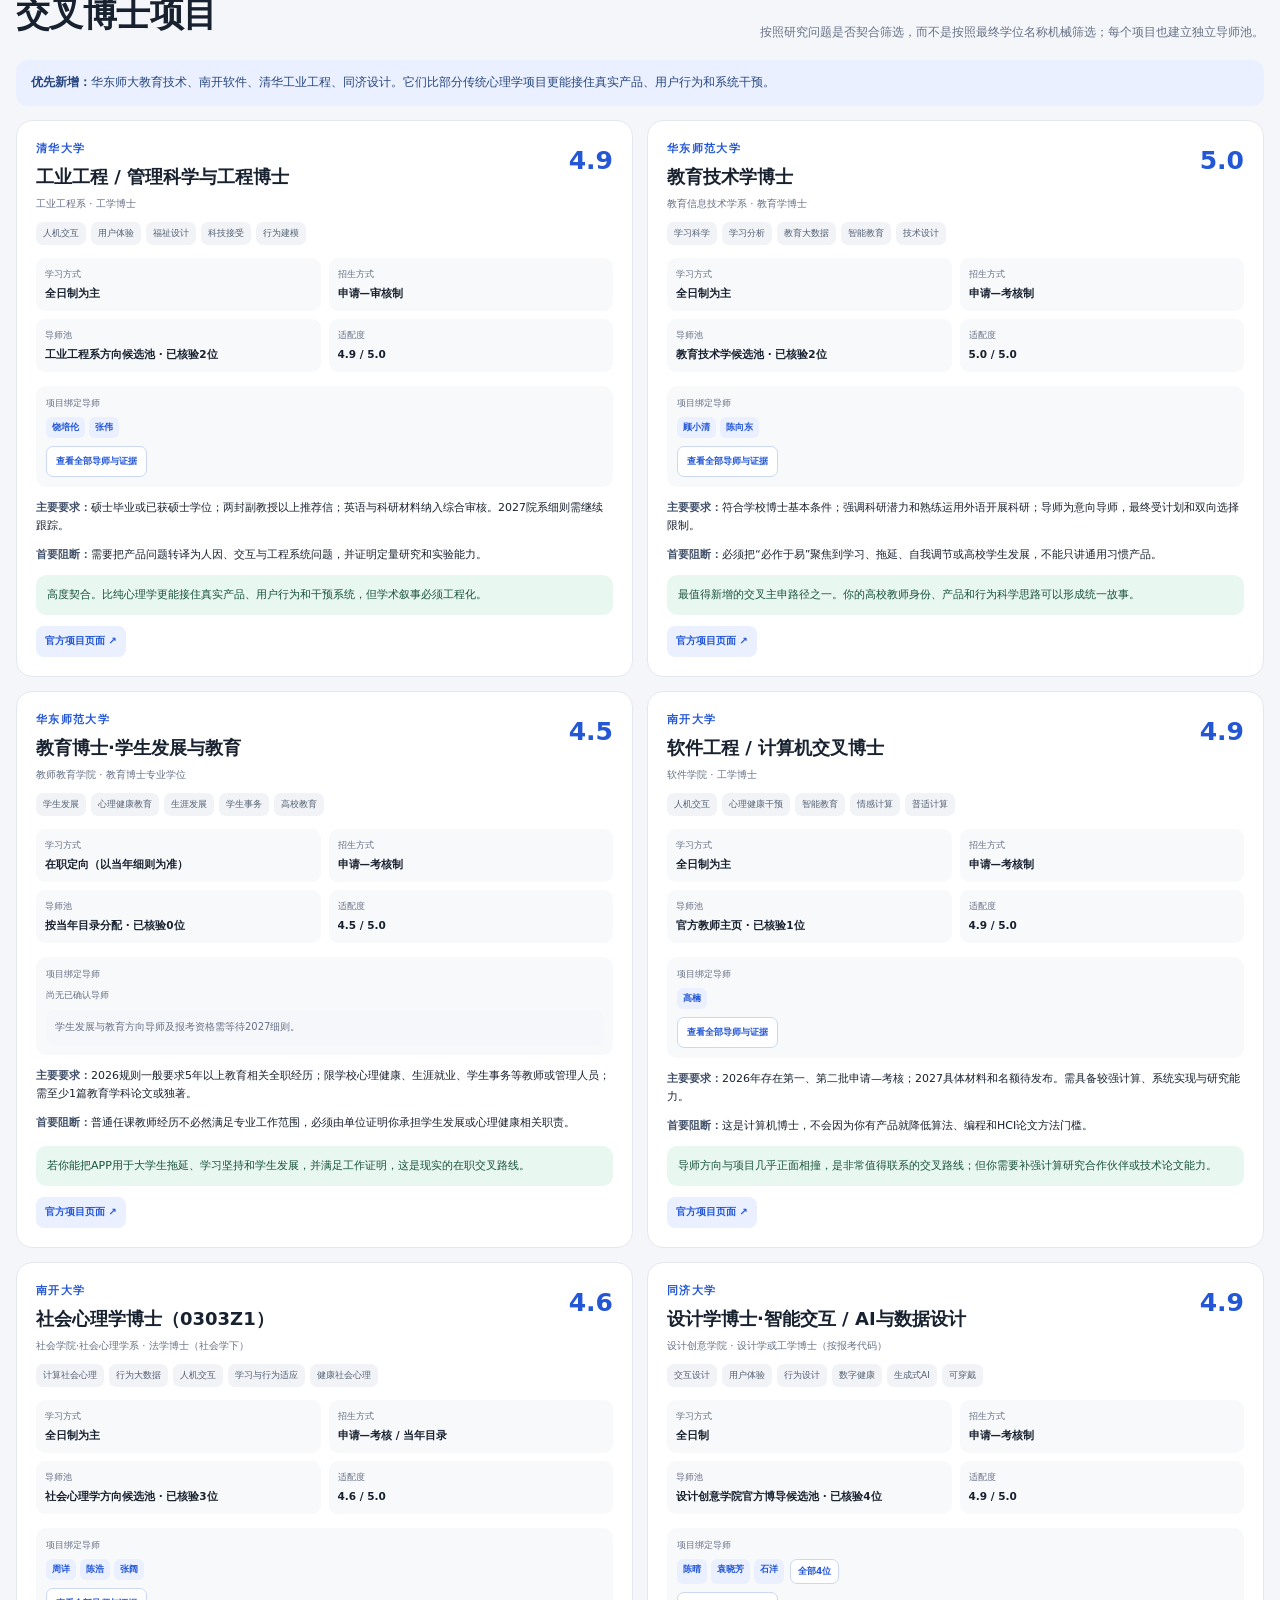
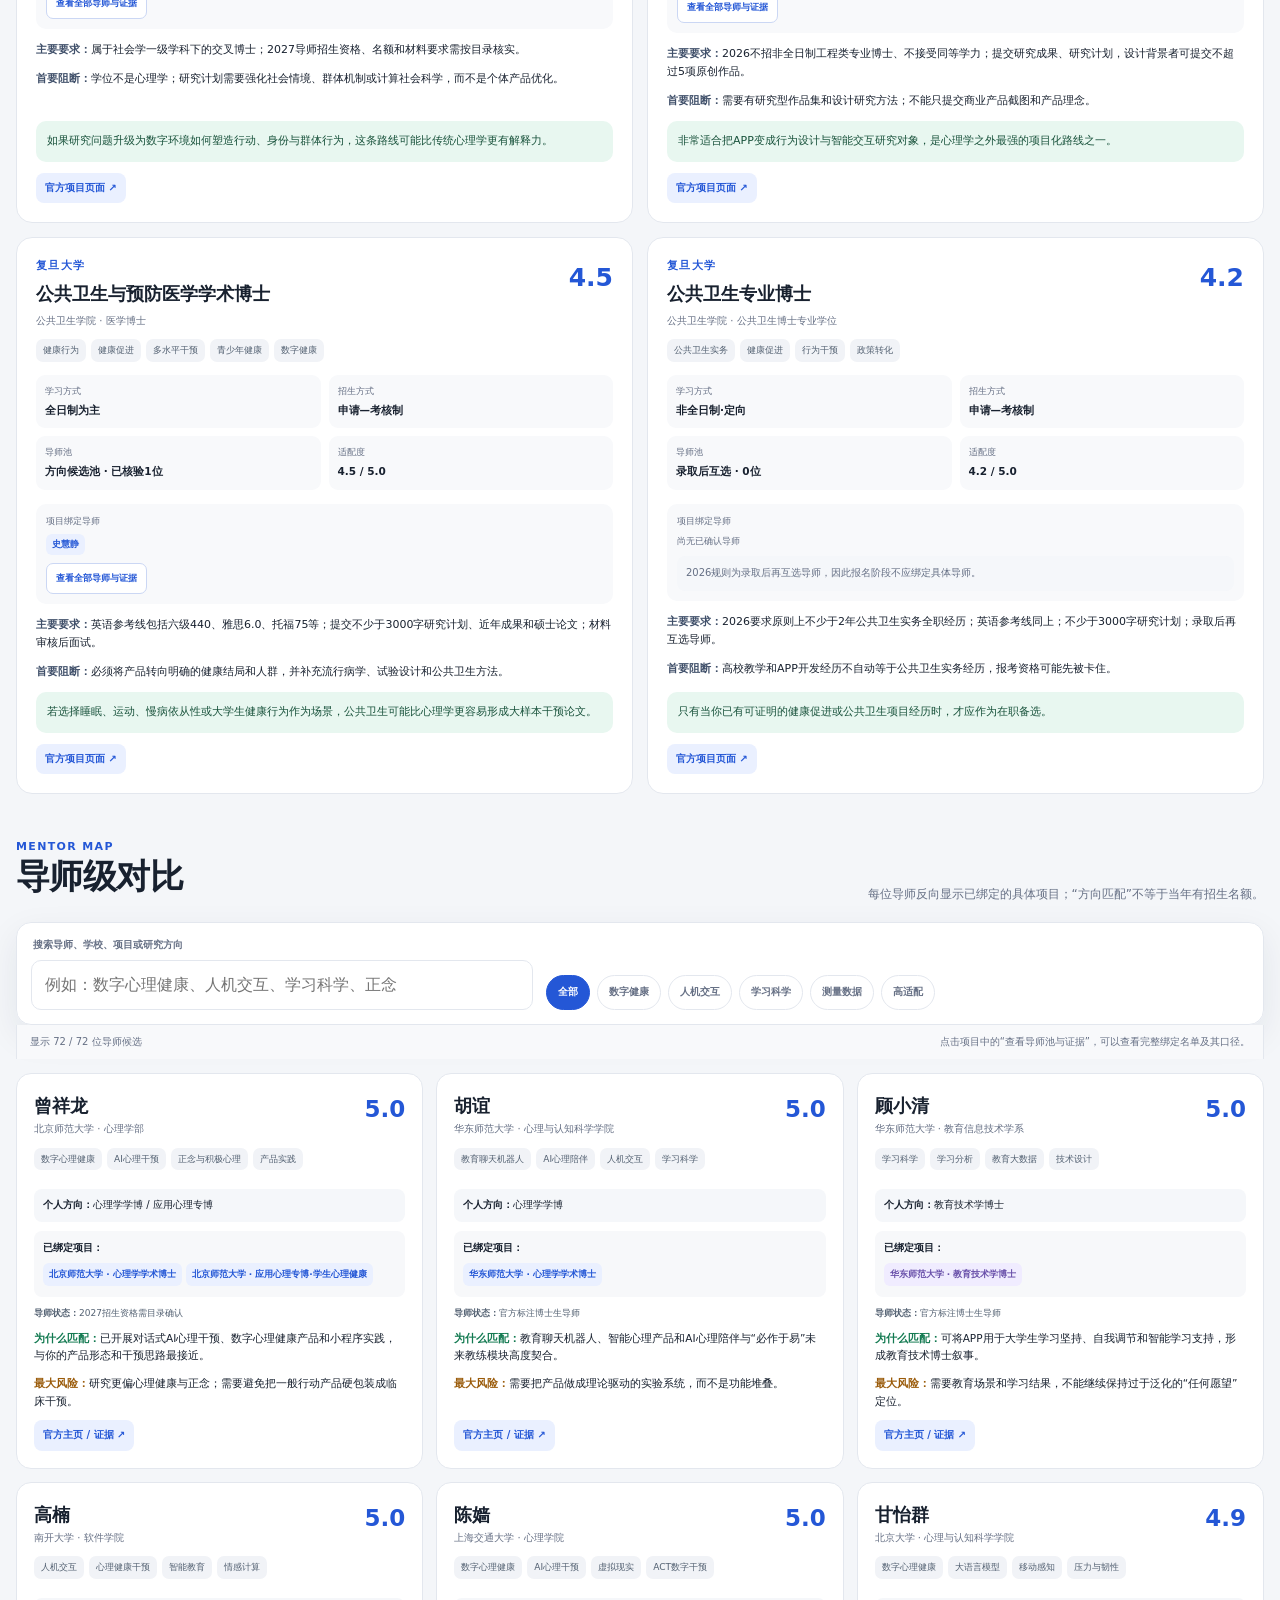
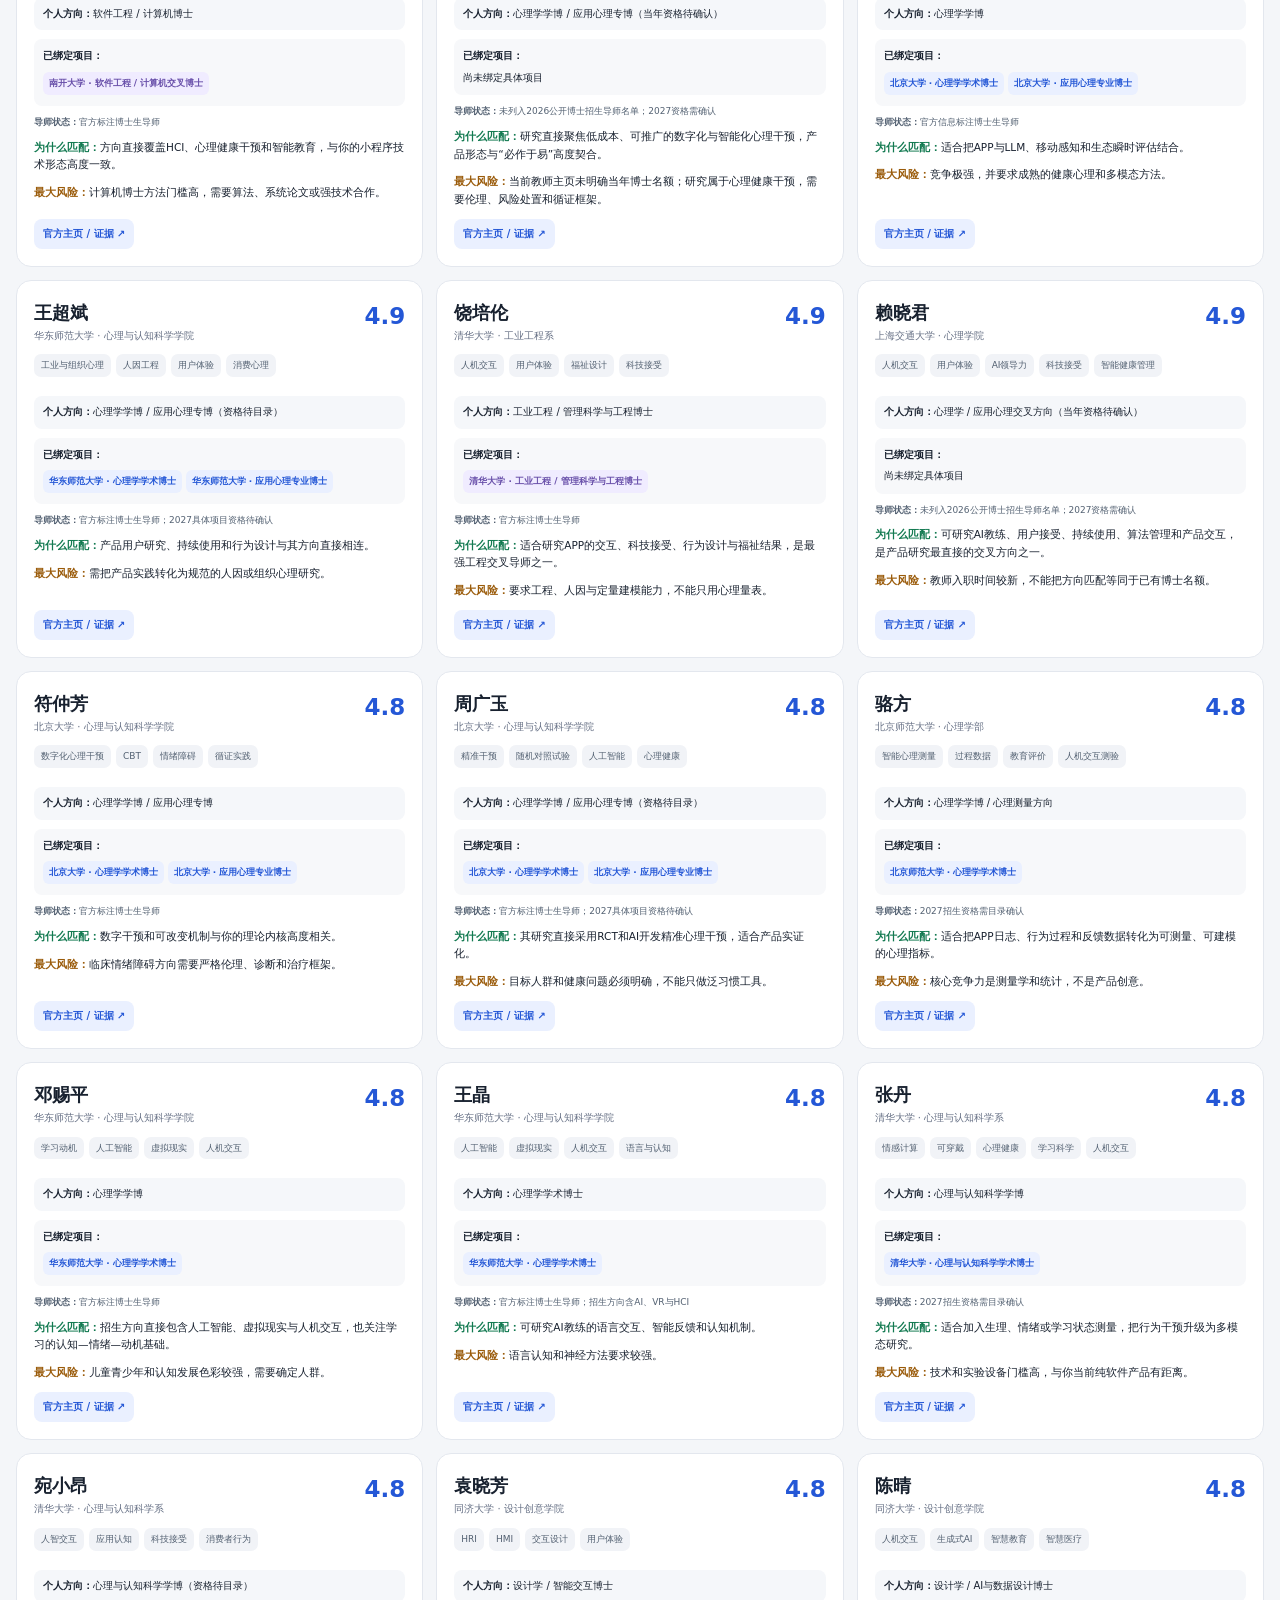
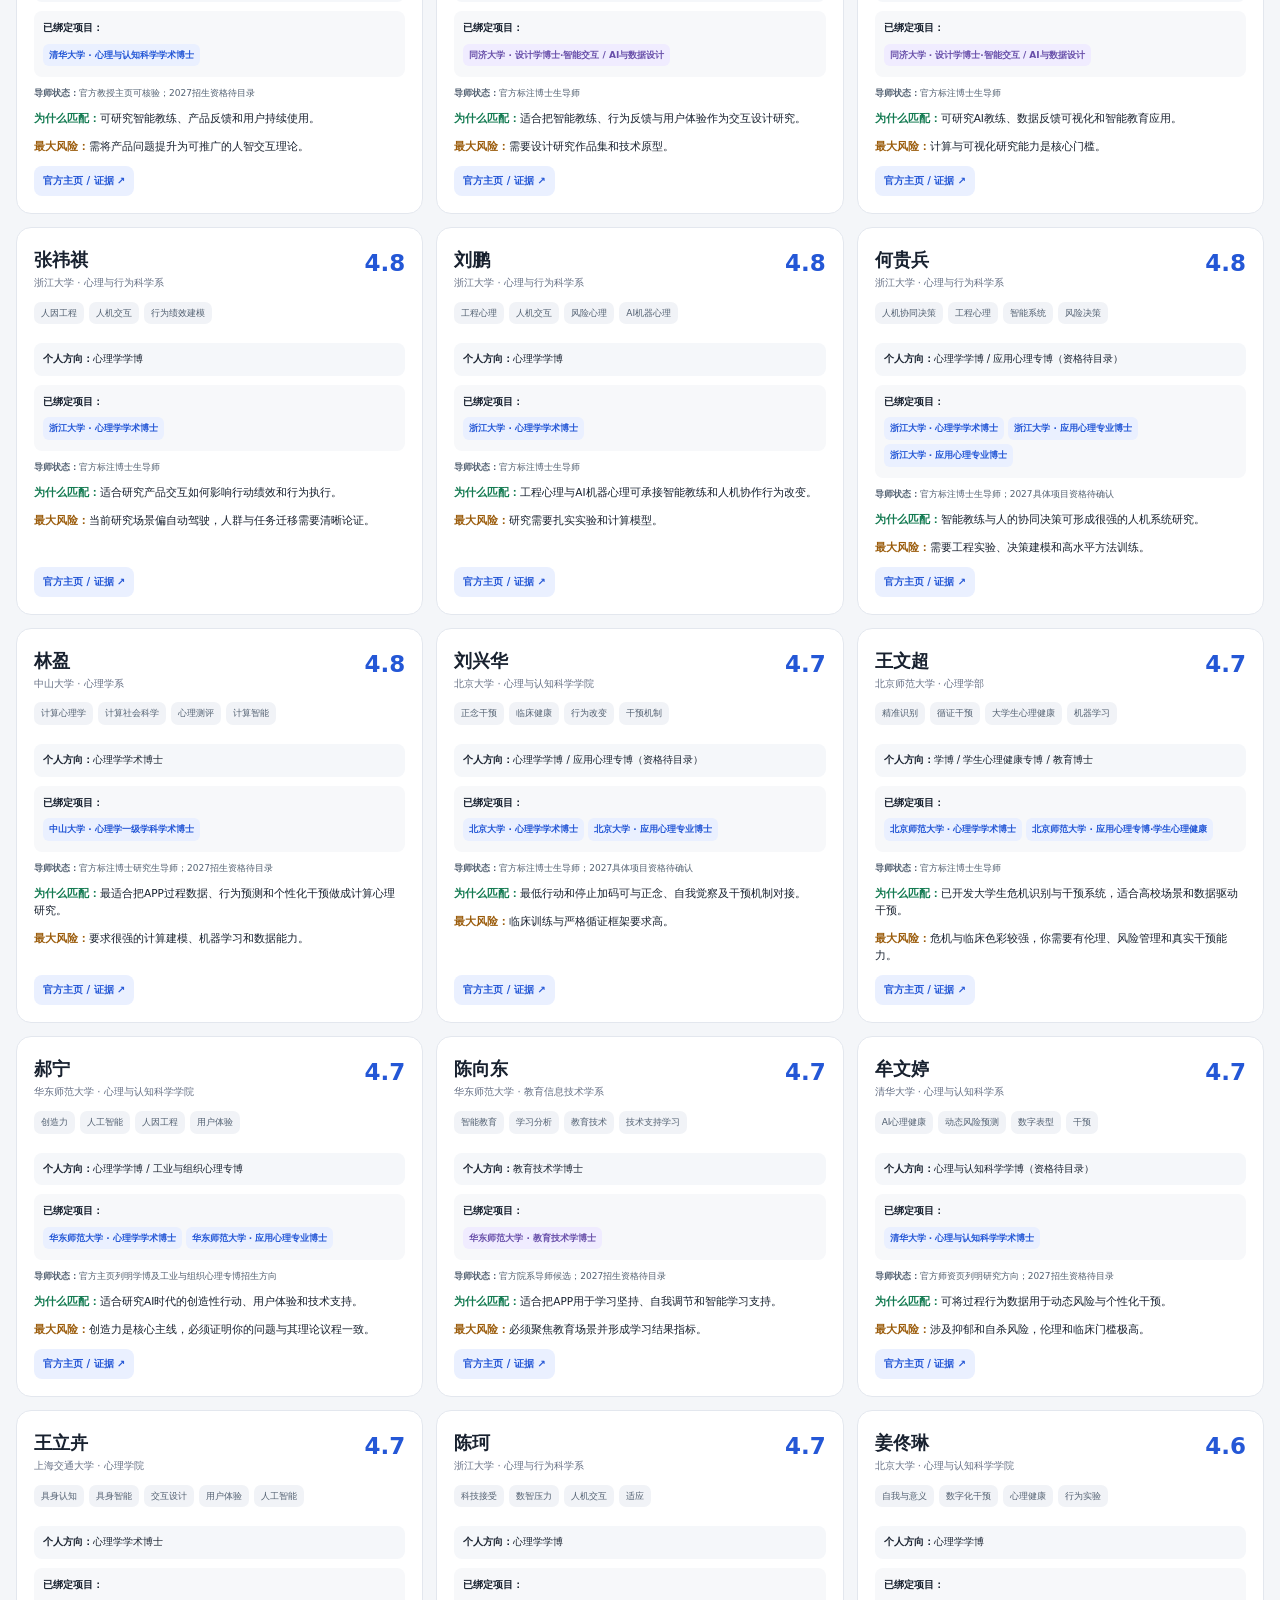
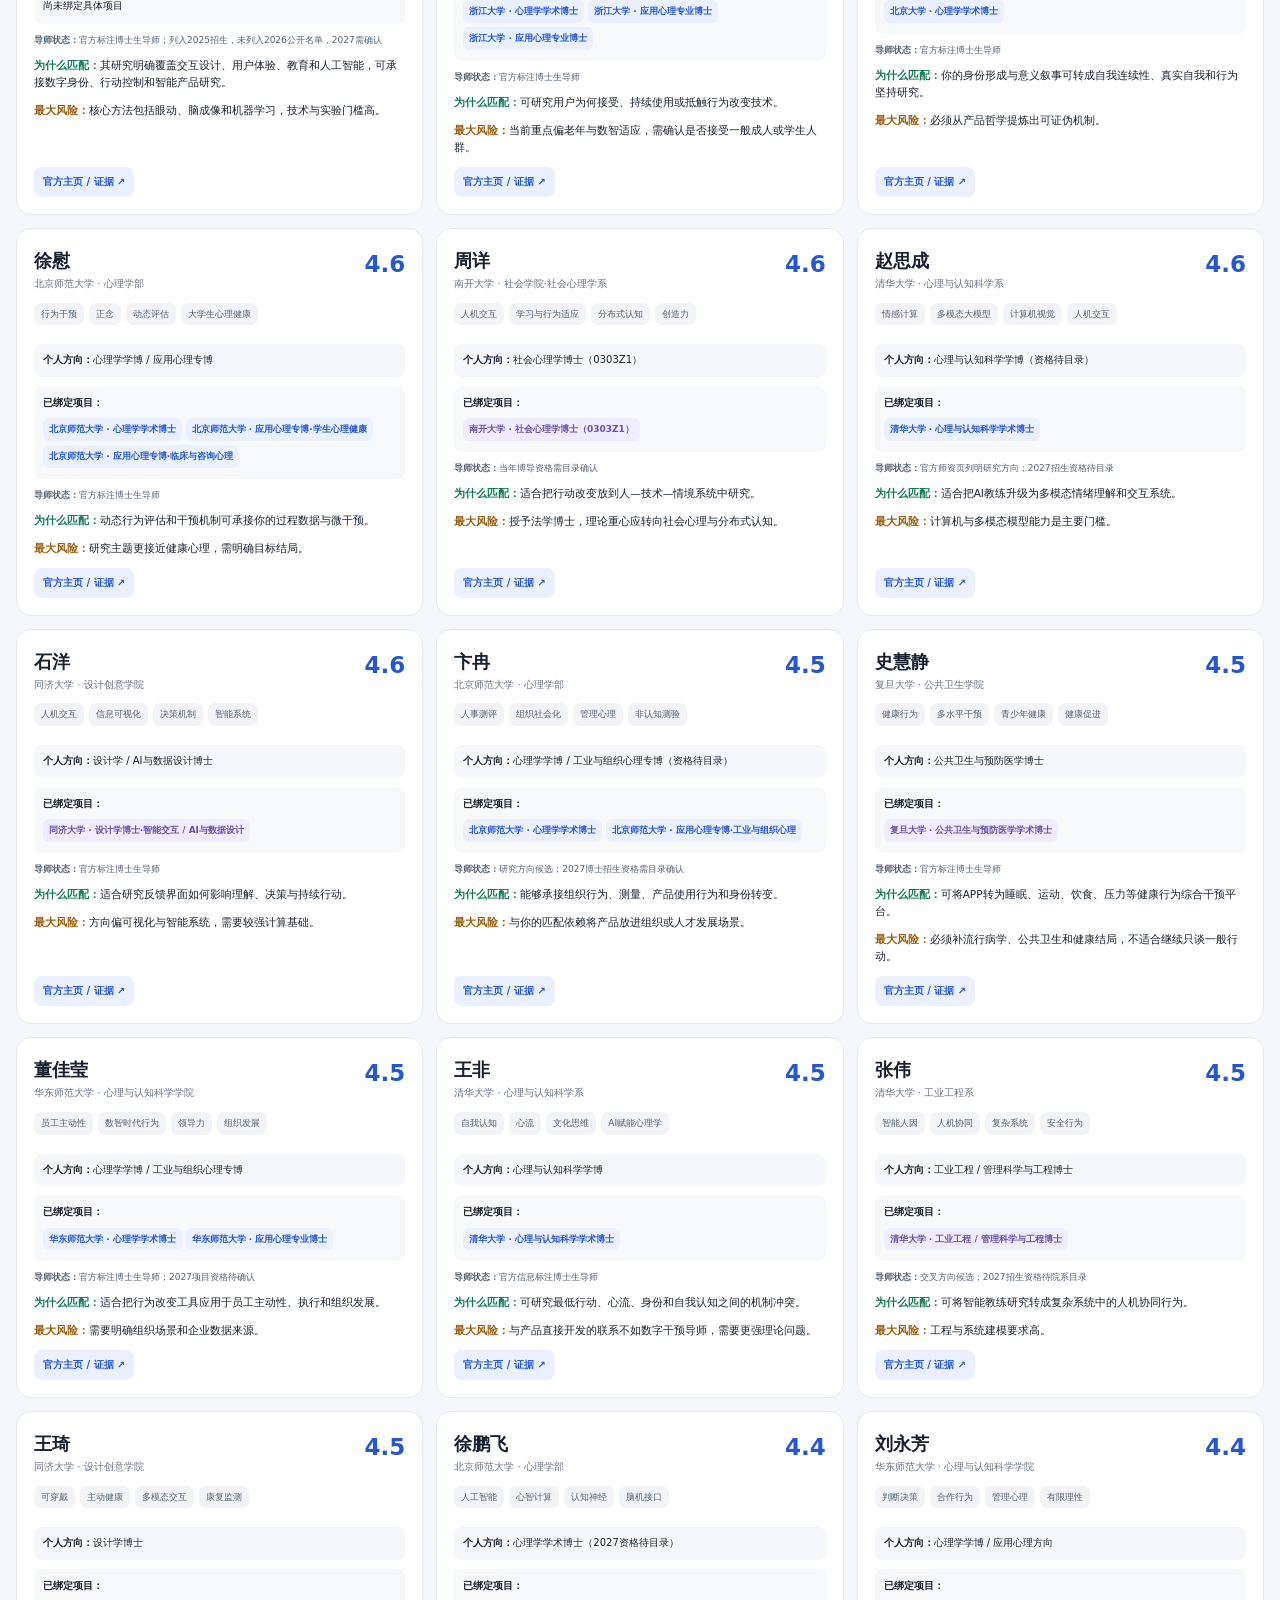
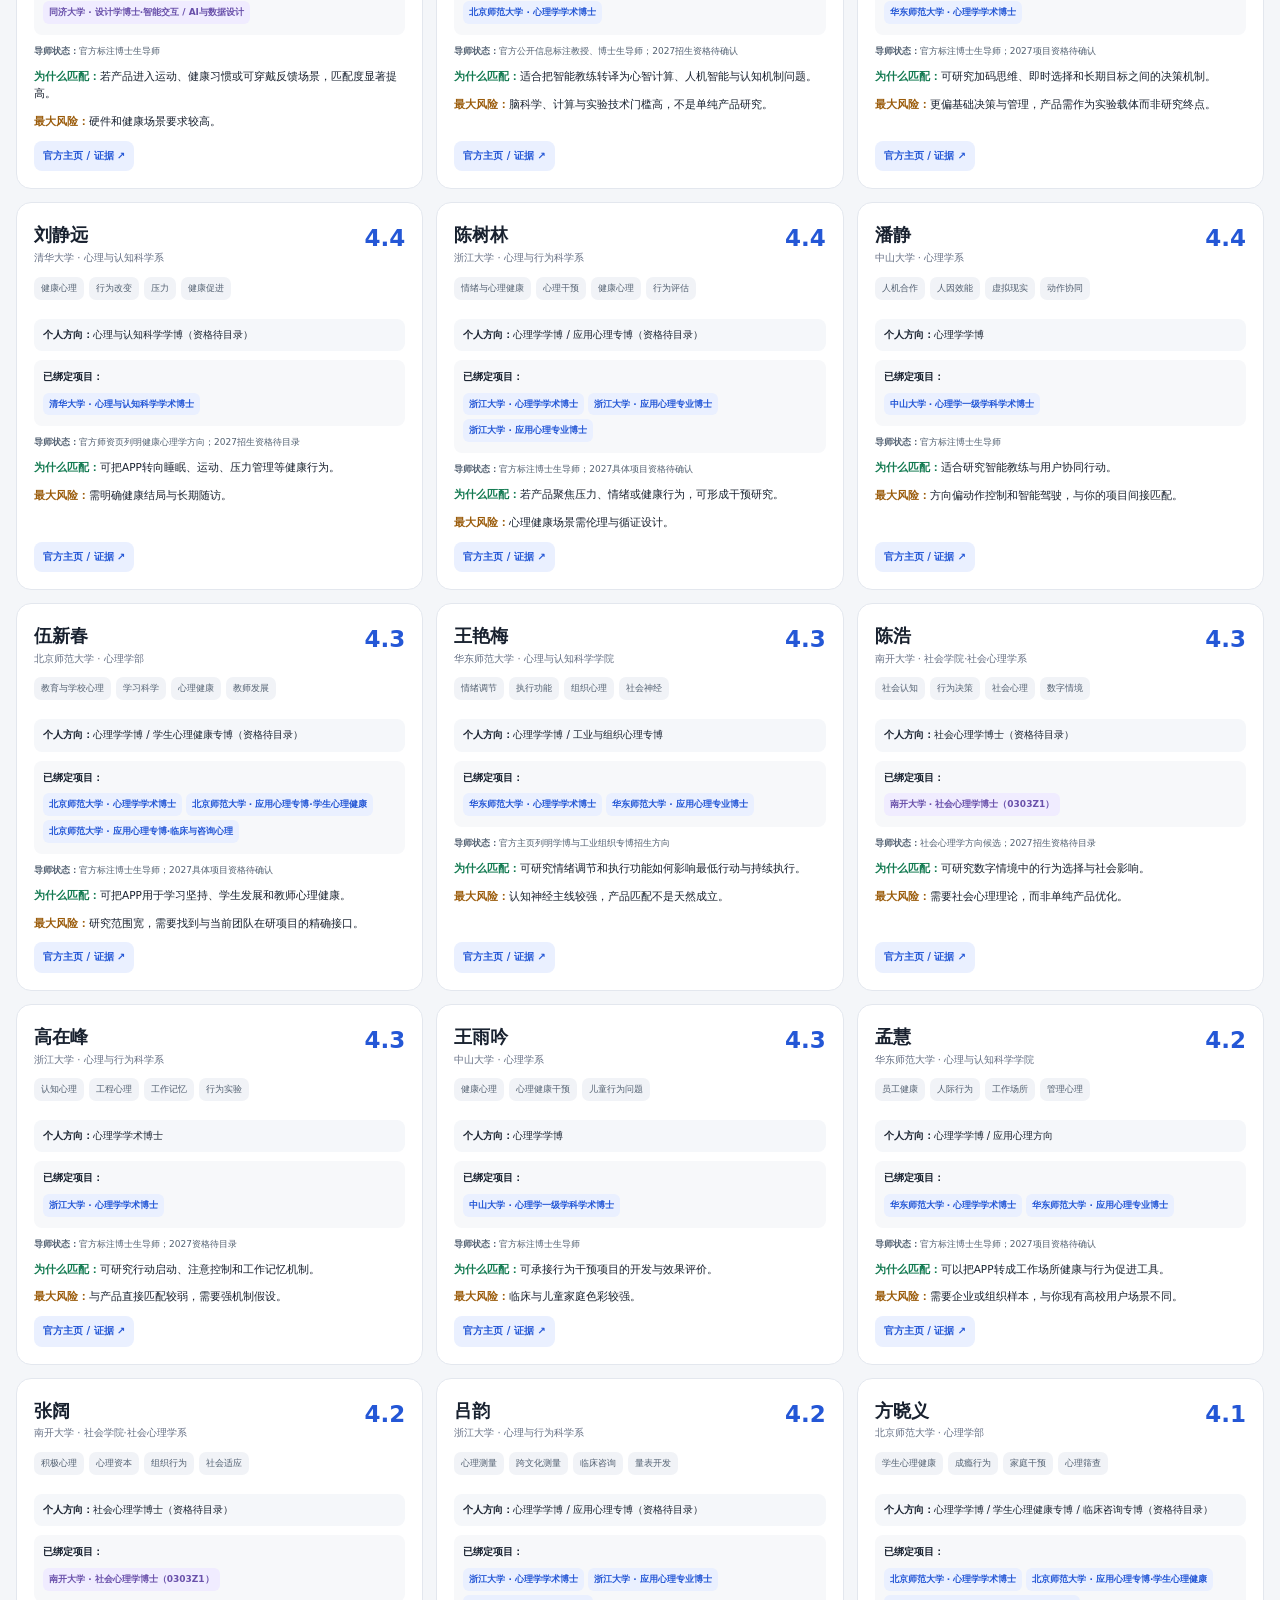
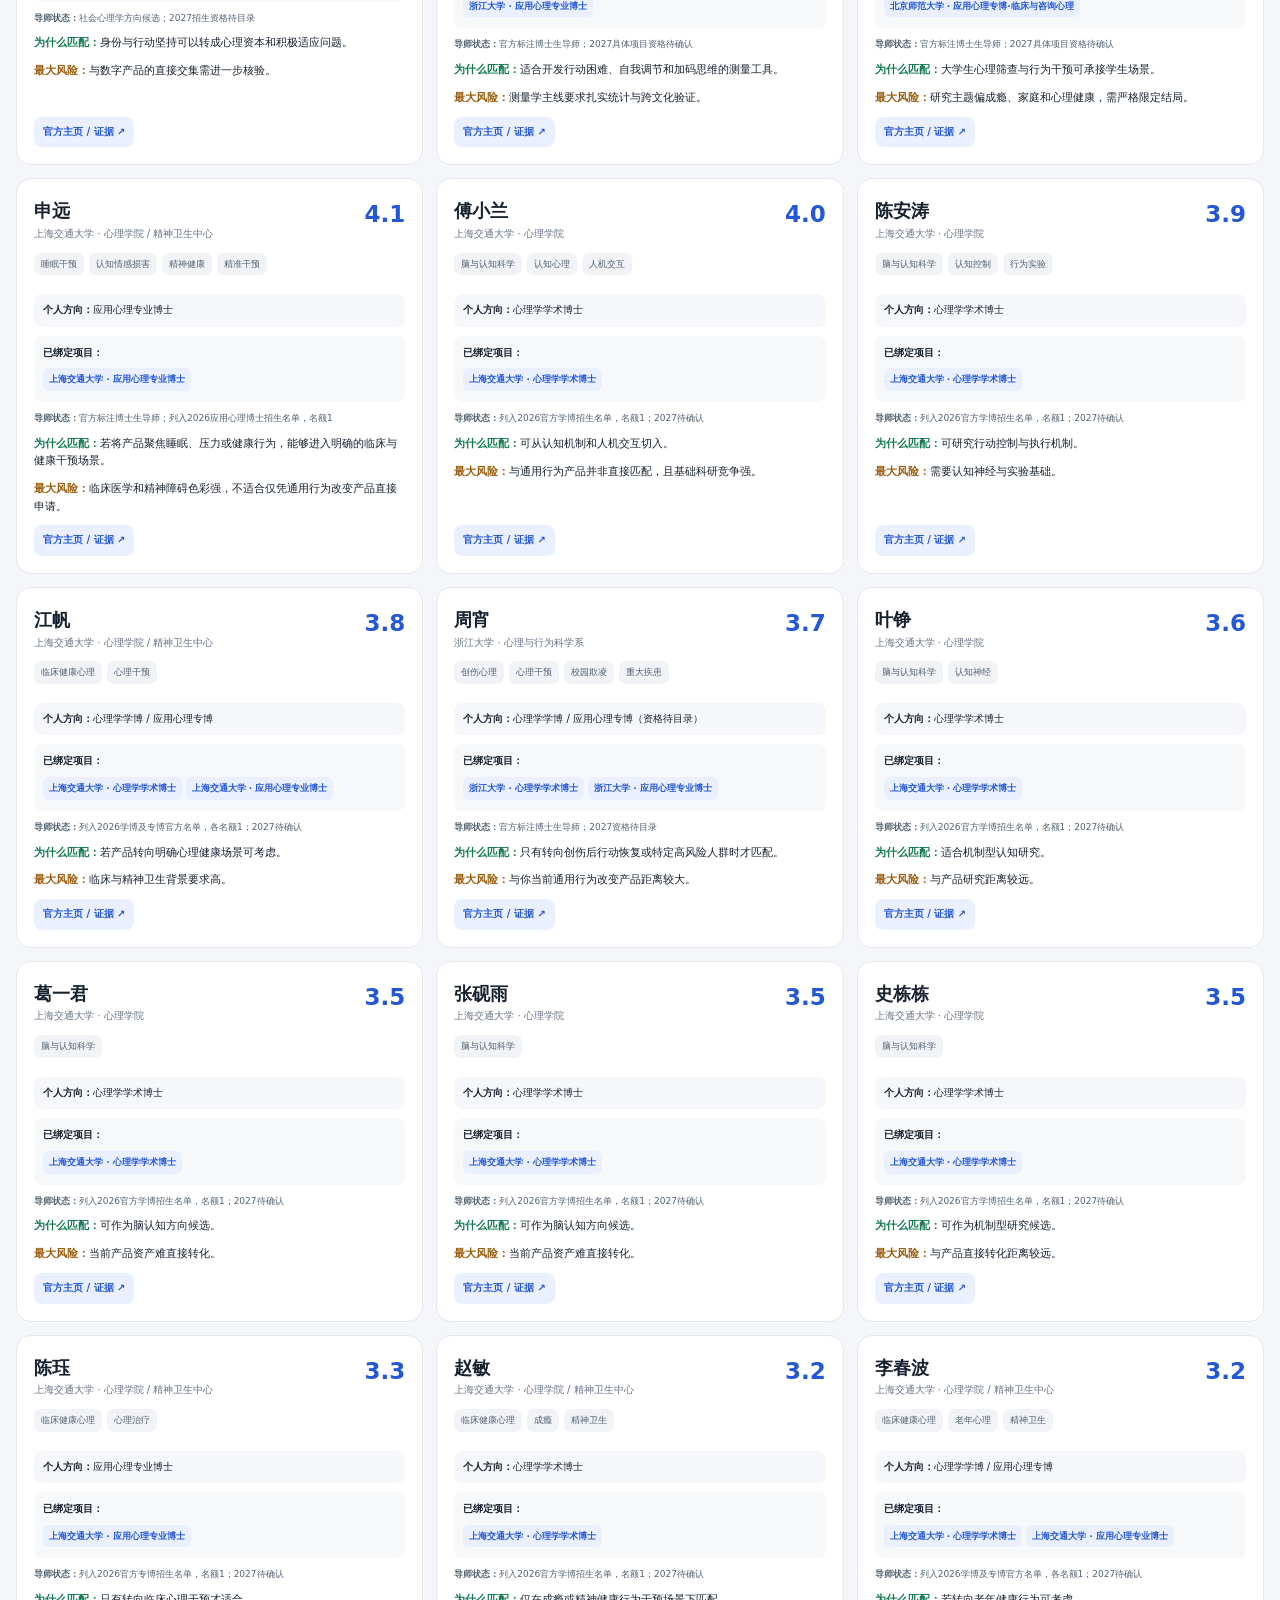
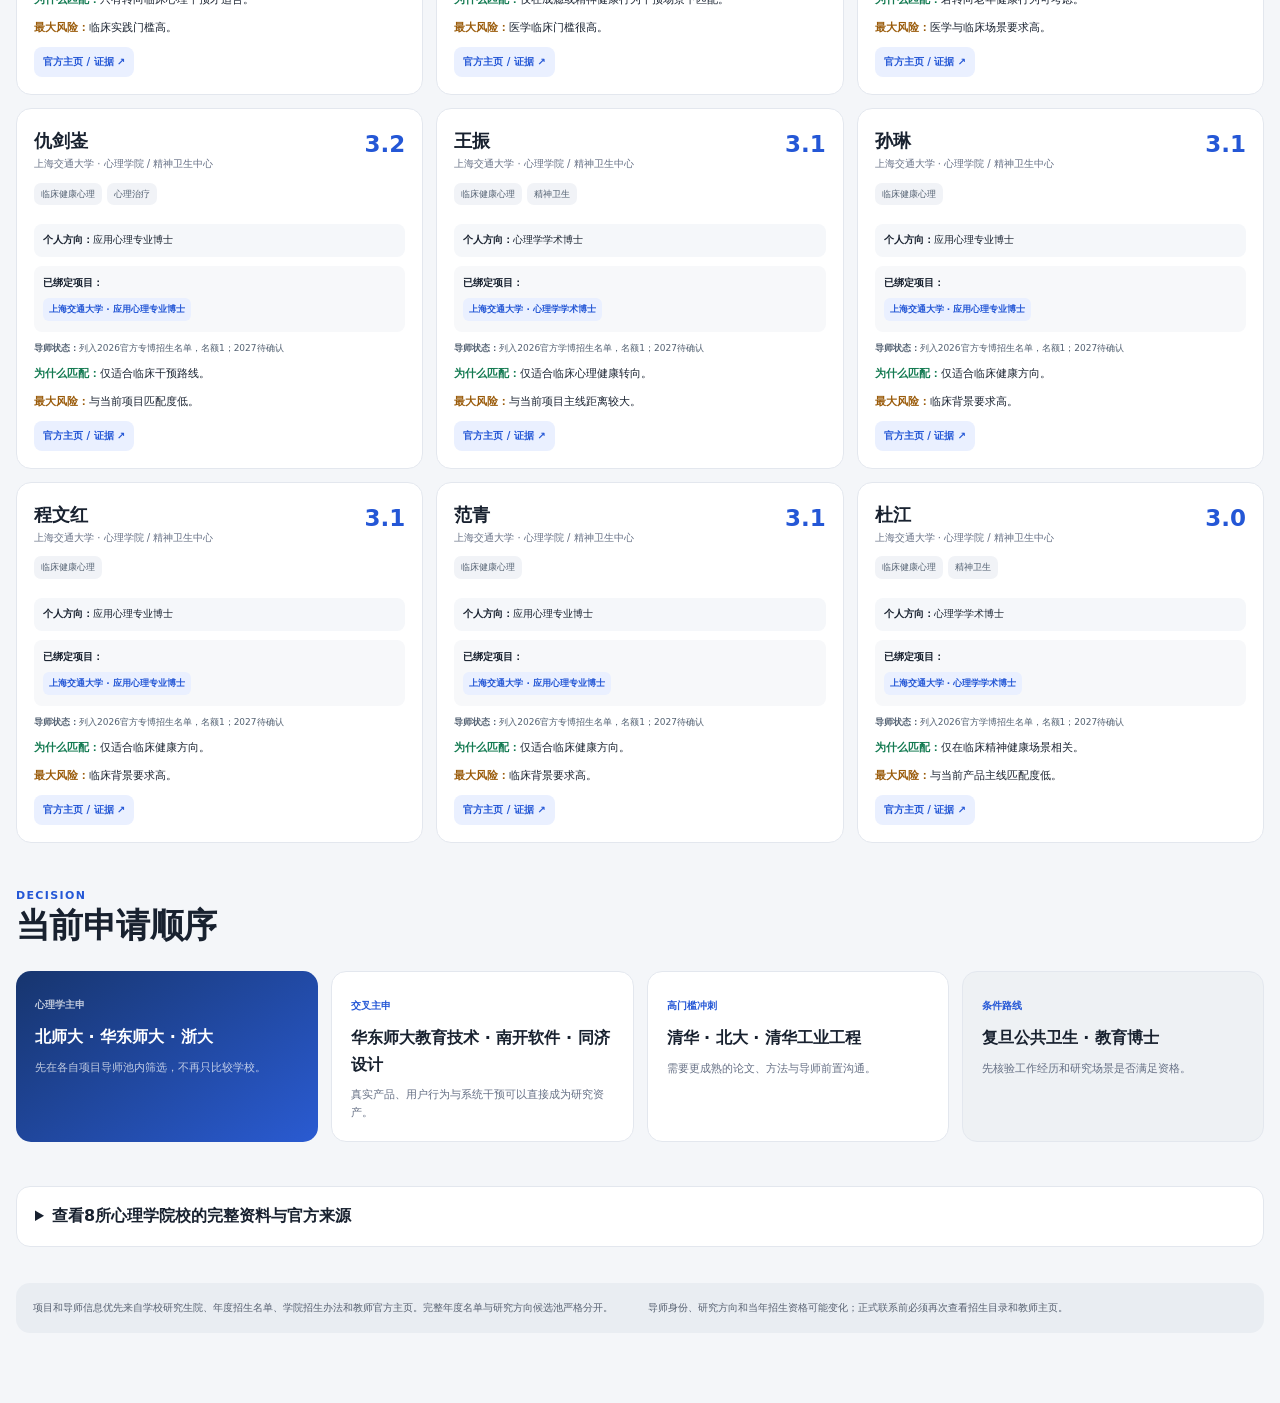
==== commit 4bd5df68: "Load mentor pool styles" ====
--- a/psychology-phd-985/index.html
+++ b/psychology-phd-985/index.html
@@ -6,6 +6,7 @@
   <meta name="description" content="985高校心理学及交叉博士项目与导师横向对比。">
   <title>985 心理学与交叉博士对比</title>
   <link rel="stylesheet" href="./styles.css">
+  <link rel="stylesheet" href="./mentor-pools.css">
 </head>
 <body id="top">
   <header class="site-header">
--- a/psychology-phd-985/mentor-pools.css
+++ b/psychology-phd-985/mentor-pools.css
@@ -0,0 +1 @@
+.pool-label{display:inline-flex;align-items:center;margin-bottom:7px;padding:4px 7px;border-radius:999px;font-size:9px;font-weight:850;line-height:1.3}.pool-label.verified{color:#137a51;background:#e8f7f0}.pool-label.candidate{color:#8a570b;background:#fff4dc}.all-mentors-button,.mentor-pool-button{border:1px solid #cbd7f4;background:#fff;color:#2457d6;border-radius:7px;padding:4px 7px;font-size:9px;font-weight:850;cursor:pointer}.mentor-inline .all-mentors-button{margin-left:2px}.mentor-pool-button{display:block;margin-top:8px;padding:7px 9px}.mentor-row-title{display:flex;align-items:center;justify-content:space-between;gap:8px;margin-bottom:6px}.mentor-row-title>span{color:#667085;font-size:9px}.mentor-row-title em{margin:0;font-style:normal}.pool-note{margin-top:7px;padding:9px;border-radius:8px;background:#f5f7fa;color:#667085;font-size:10px}.mentor-project-routes{margin:0 0 9px;padding:9px;border-radius:8px;background:#f7f8fa;font-size:10px}.mentor-project-routes>strong{display:block;margin-bottom:5px}.route-chip{display:inline-flex;margin:2px 4px 2px 0;padding:4px 6px;border-radius:6px;font-size:9px;font-weight:750}.route-chip.core{color:#2457d6;background:#eaf0ff}.route-chip.cross{color:#6950aa;background:#f0ecff}.pool-evidence{margin-bottom:15px;padding:13px 14px;border-radius:11px;font-size:11px}.pool-evidence.verified{color:#18523b;background:#edf8f3;border:1px solid #bfe5d4}.pool-evidence.candidate{color:#74401c;background:#fff7e8;border:1px solid #efd8aa}.pool-evidence p{margin:5px 0}.pool-evidence a{font-weight:800}.mentor-pool-grid{display:grid;grid-template-columns:repeat(2,minmax(0,1fr));gap:12px}.mentor-pool-card{display:flex;flex-direction:column;padding:15px;border:1px solid #e3e7ee;border-radius:13px;background:#fff}.mentor-pool-card h3{margin:0;font-size:17px}.mentor-pool-card .official-button{margin-top:auto}.project-table td:nth-child(2) .mentor-inline{margin-top:2px}.project-table td:nth-child(2) .mentor-inline a{white-space:nowrap}.mobile-project-card .mentor-inline{gap:5px}.mobile-project-card .mentor-inline a{padding:5px 8px}.cross-card .mobile-mentor-row{margin:3px 0 12px;padding:10px;border-radius:10px;background:#f8f9fb}@media(max-width:820px){.mentor-pool-grid{grid-template-columns:1fr}.all-mentors-button{padding:5px 8px}.pool-label{font-size:8.5px}.mentor-project-routes{font-size:9.5px}}
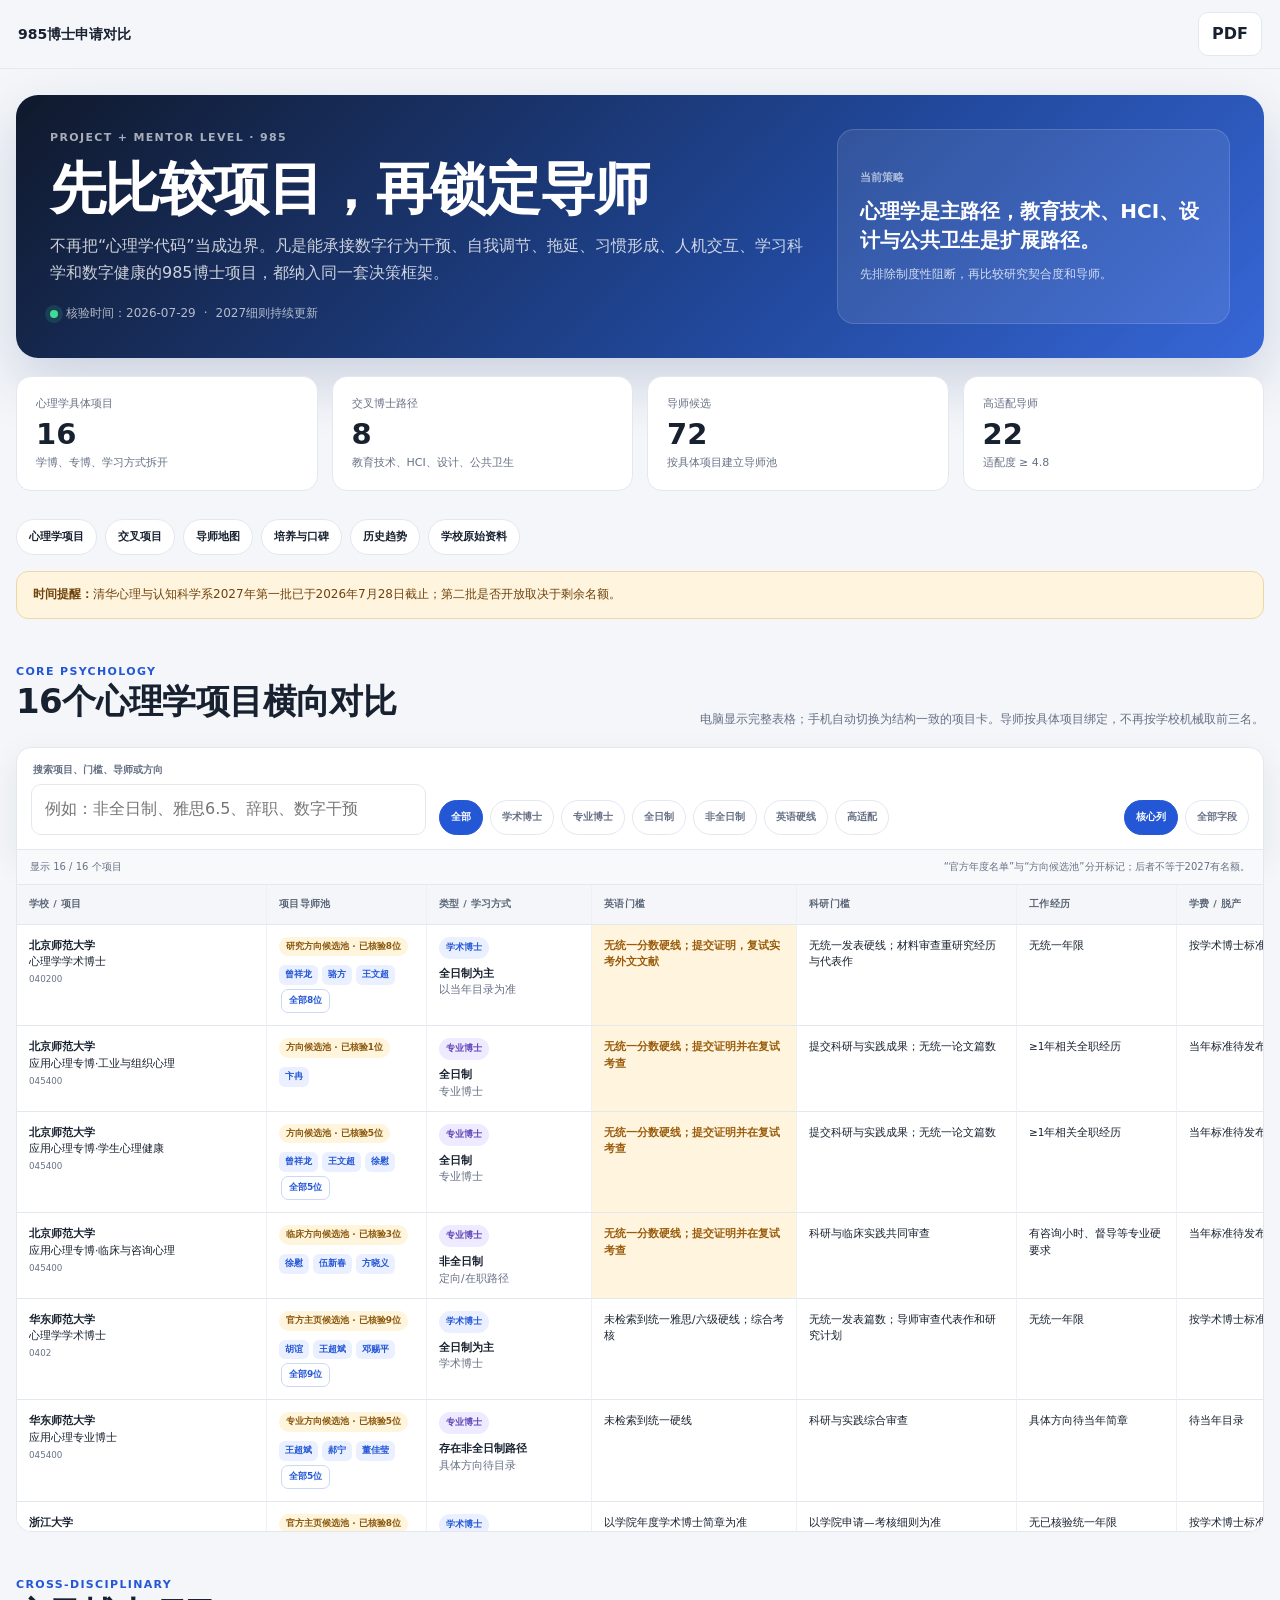
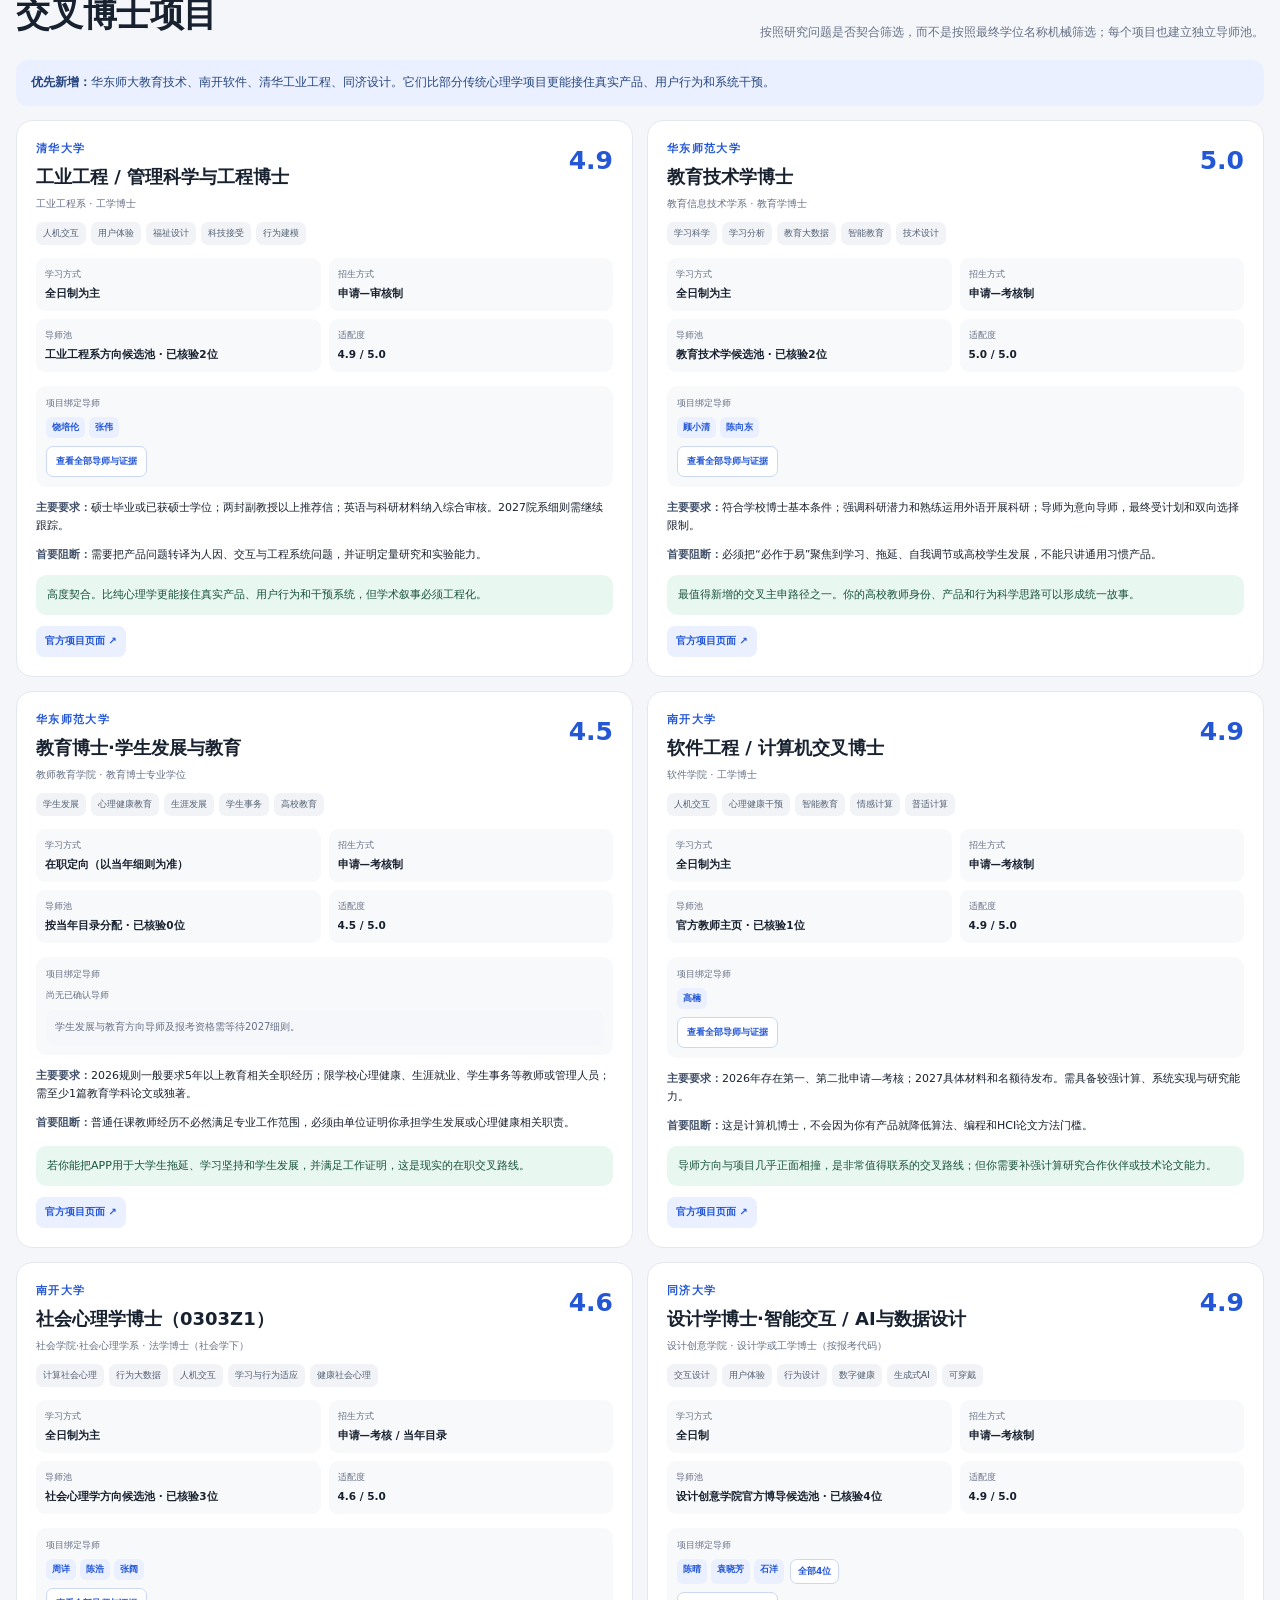
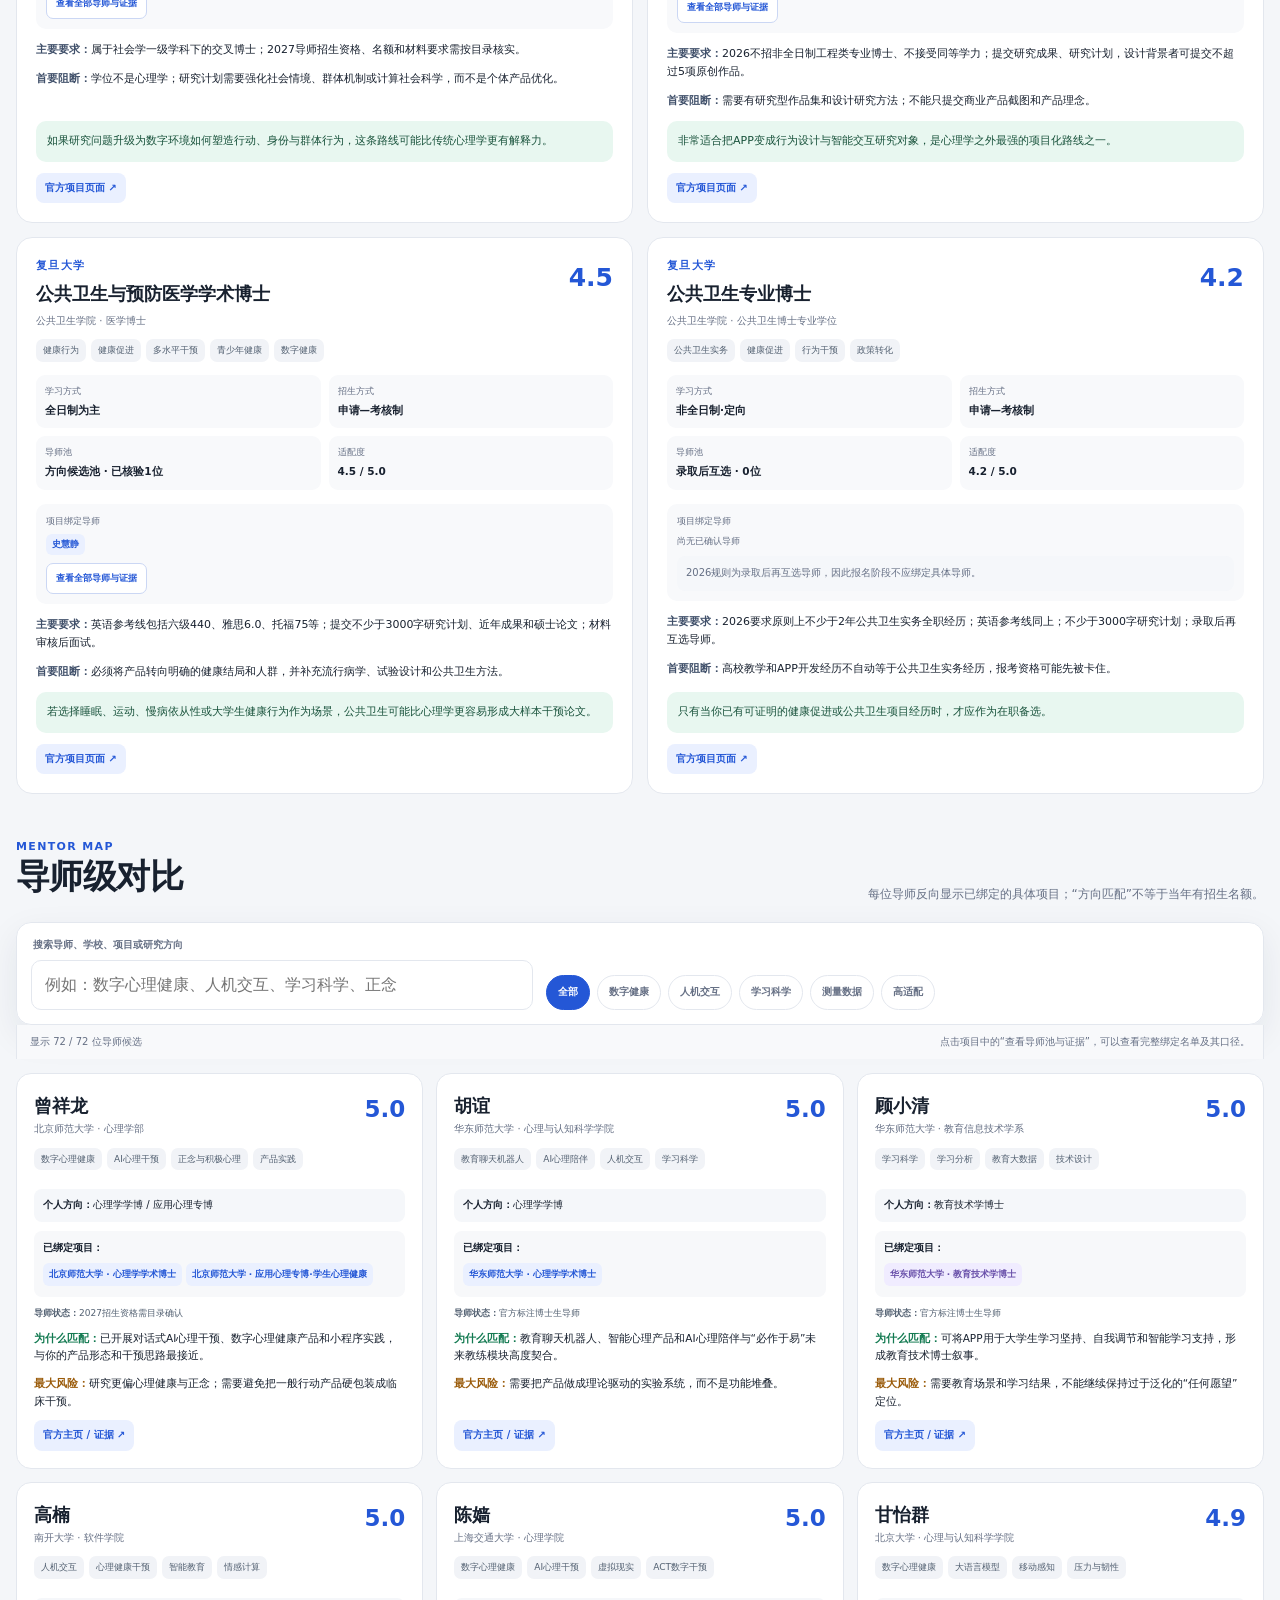
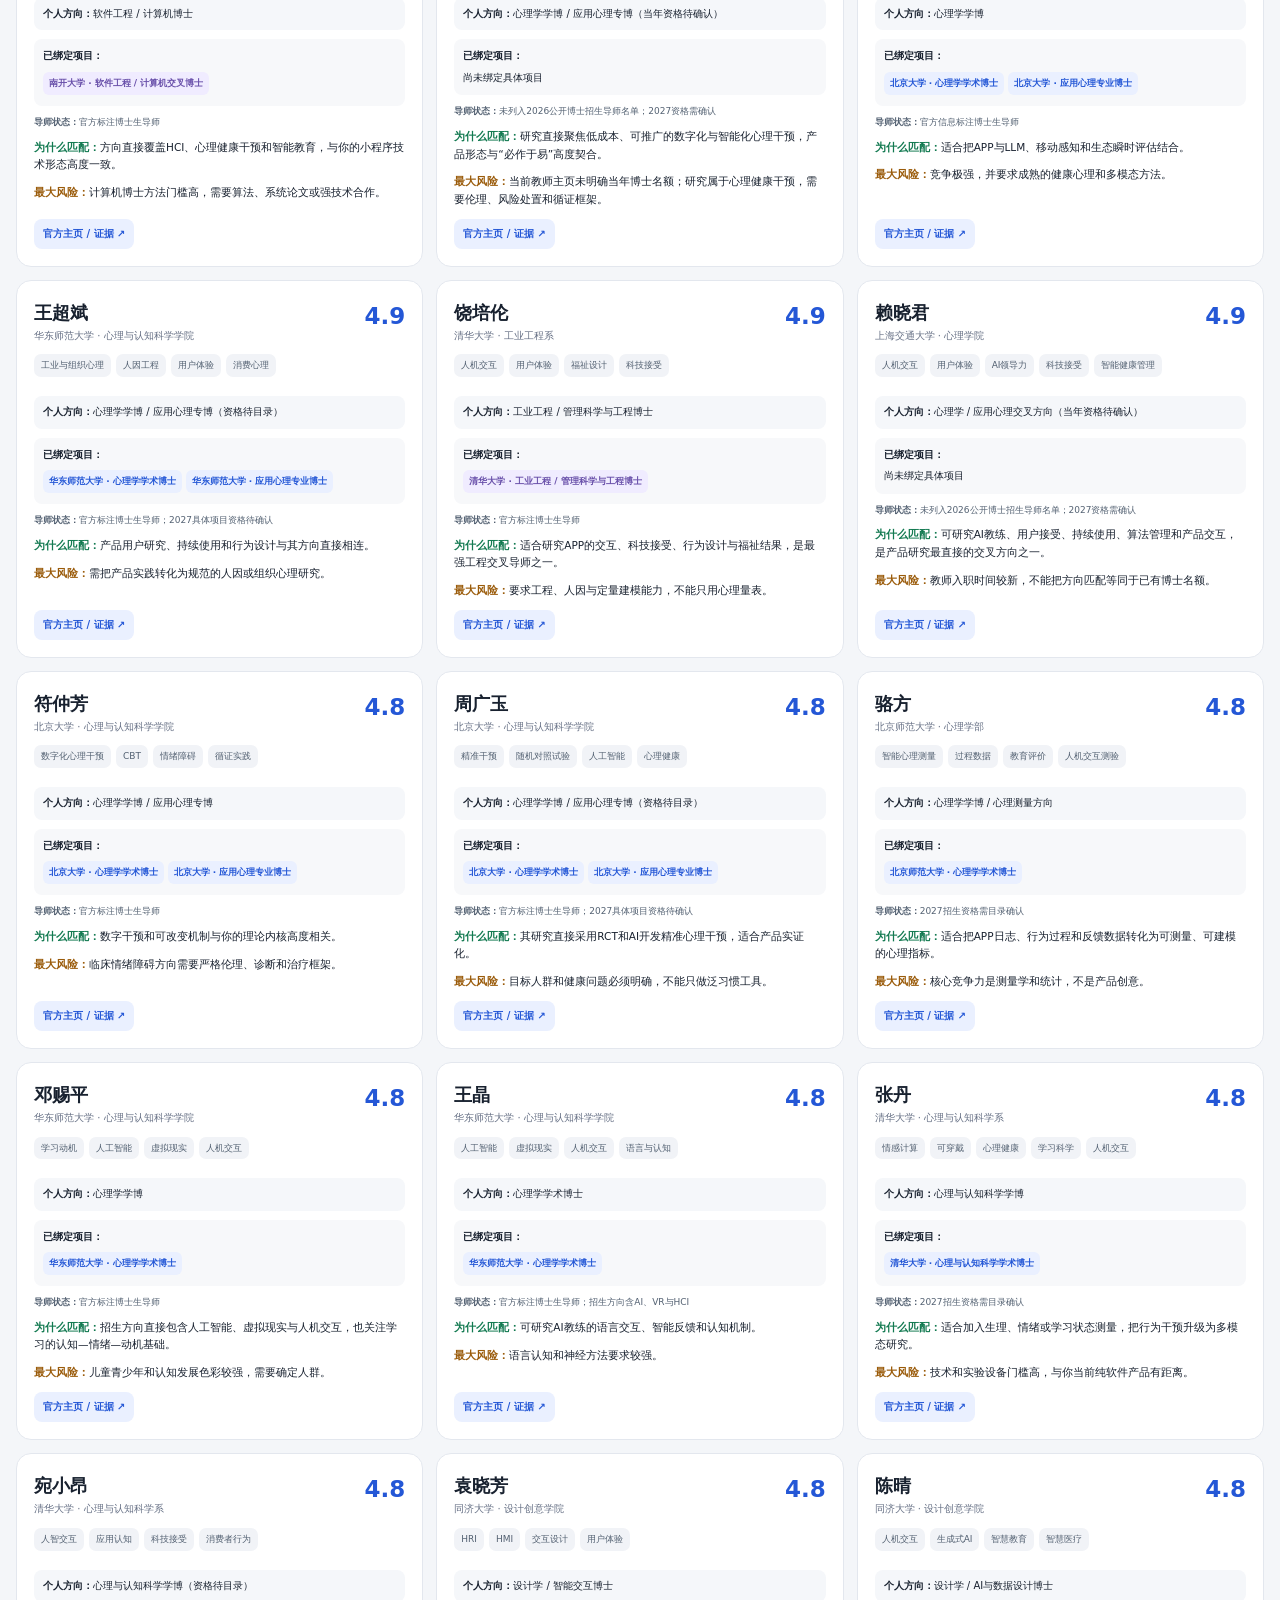
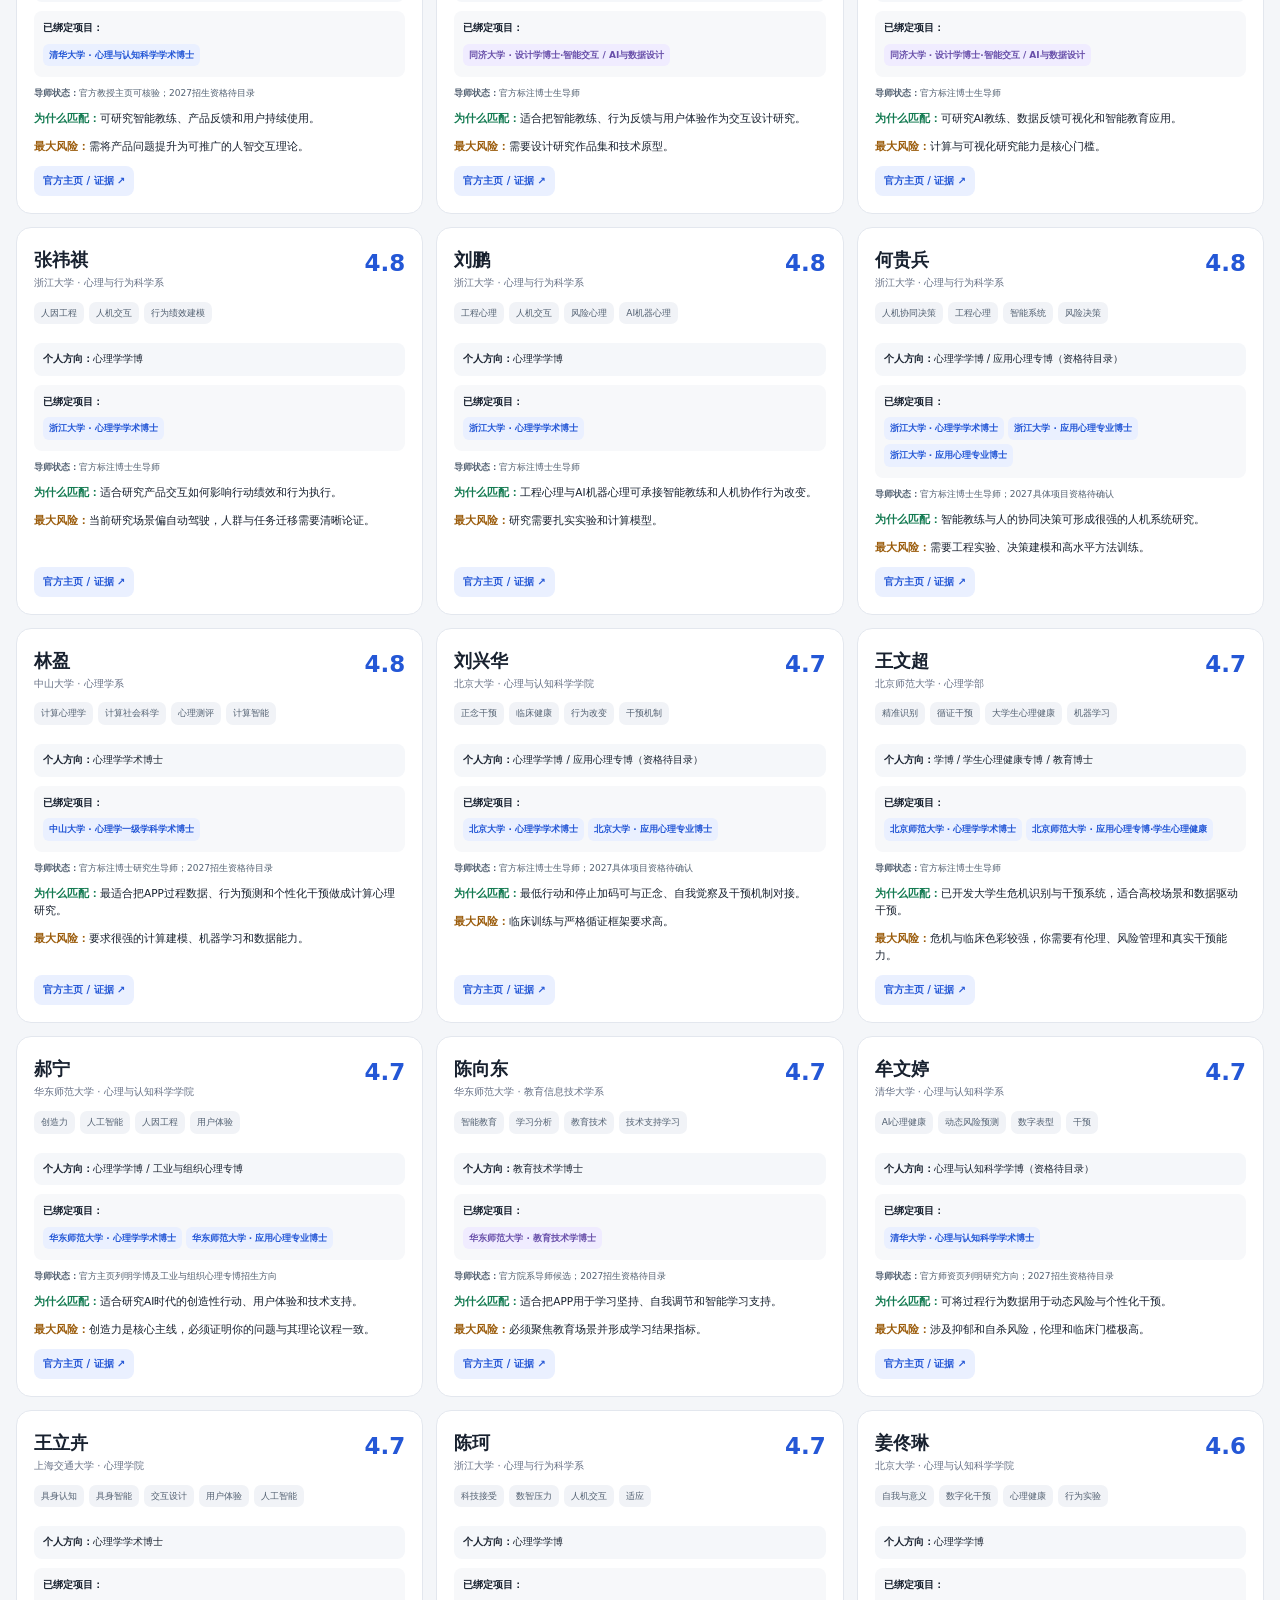
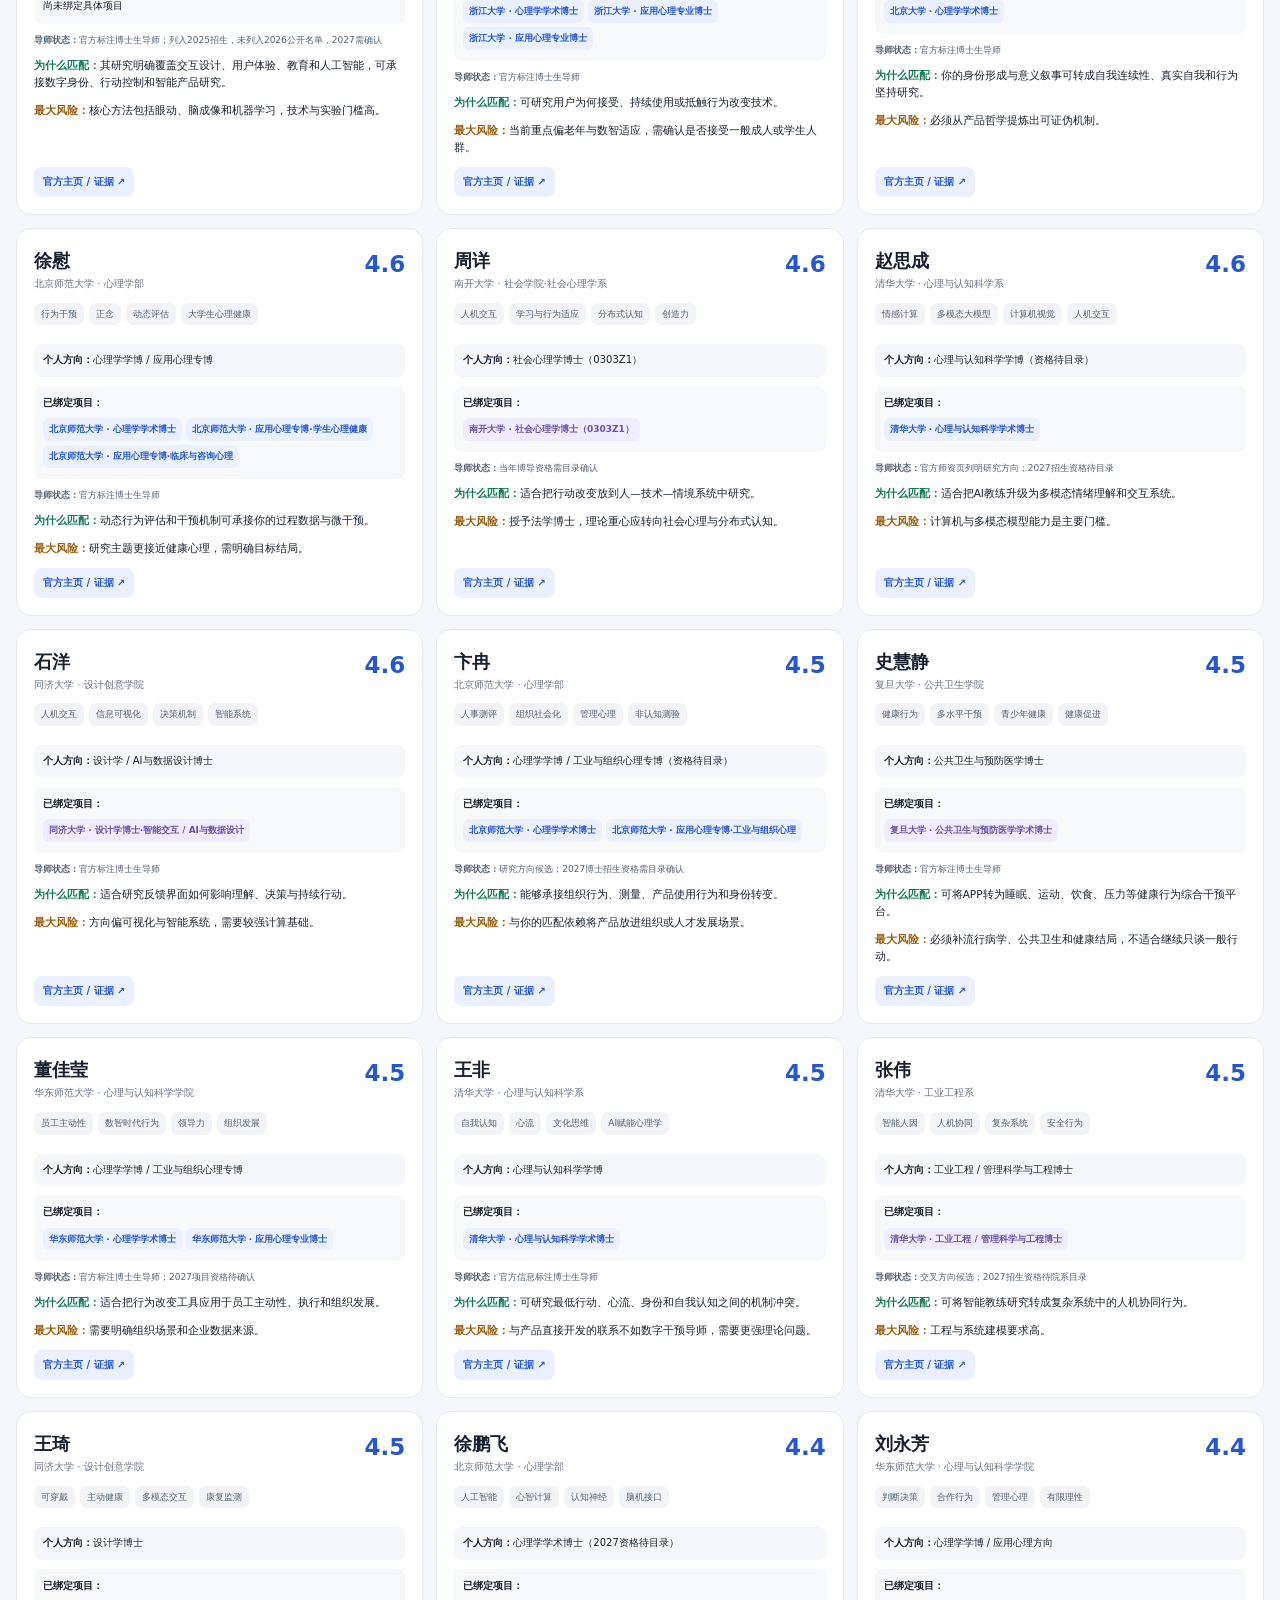
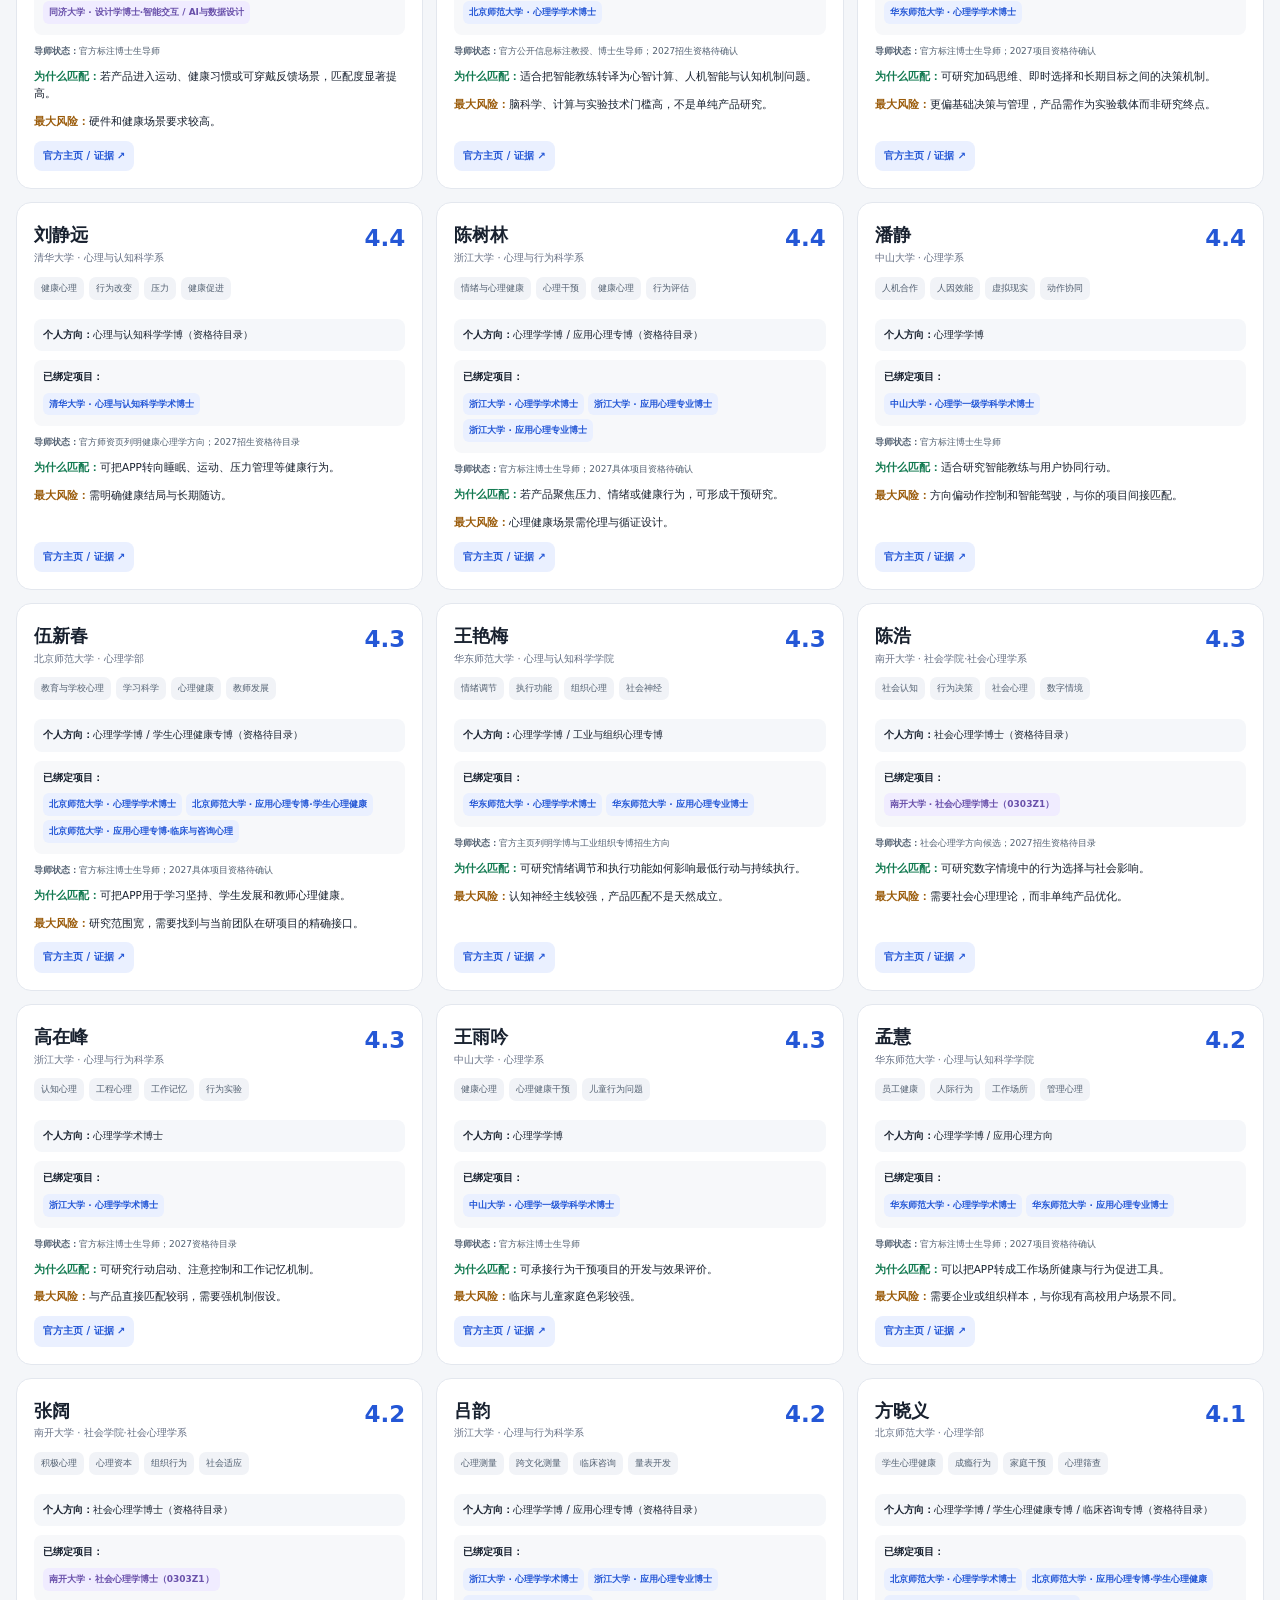
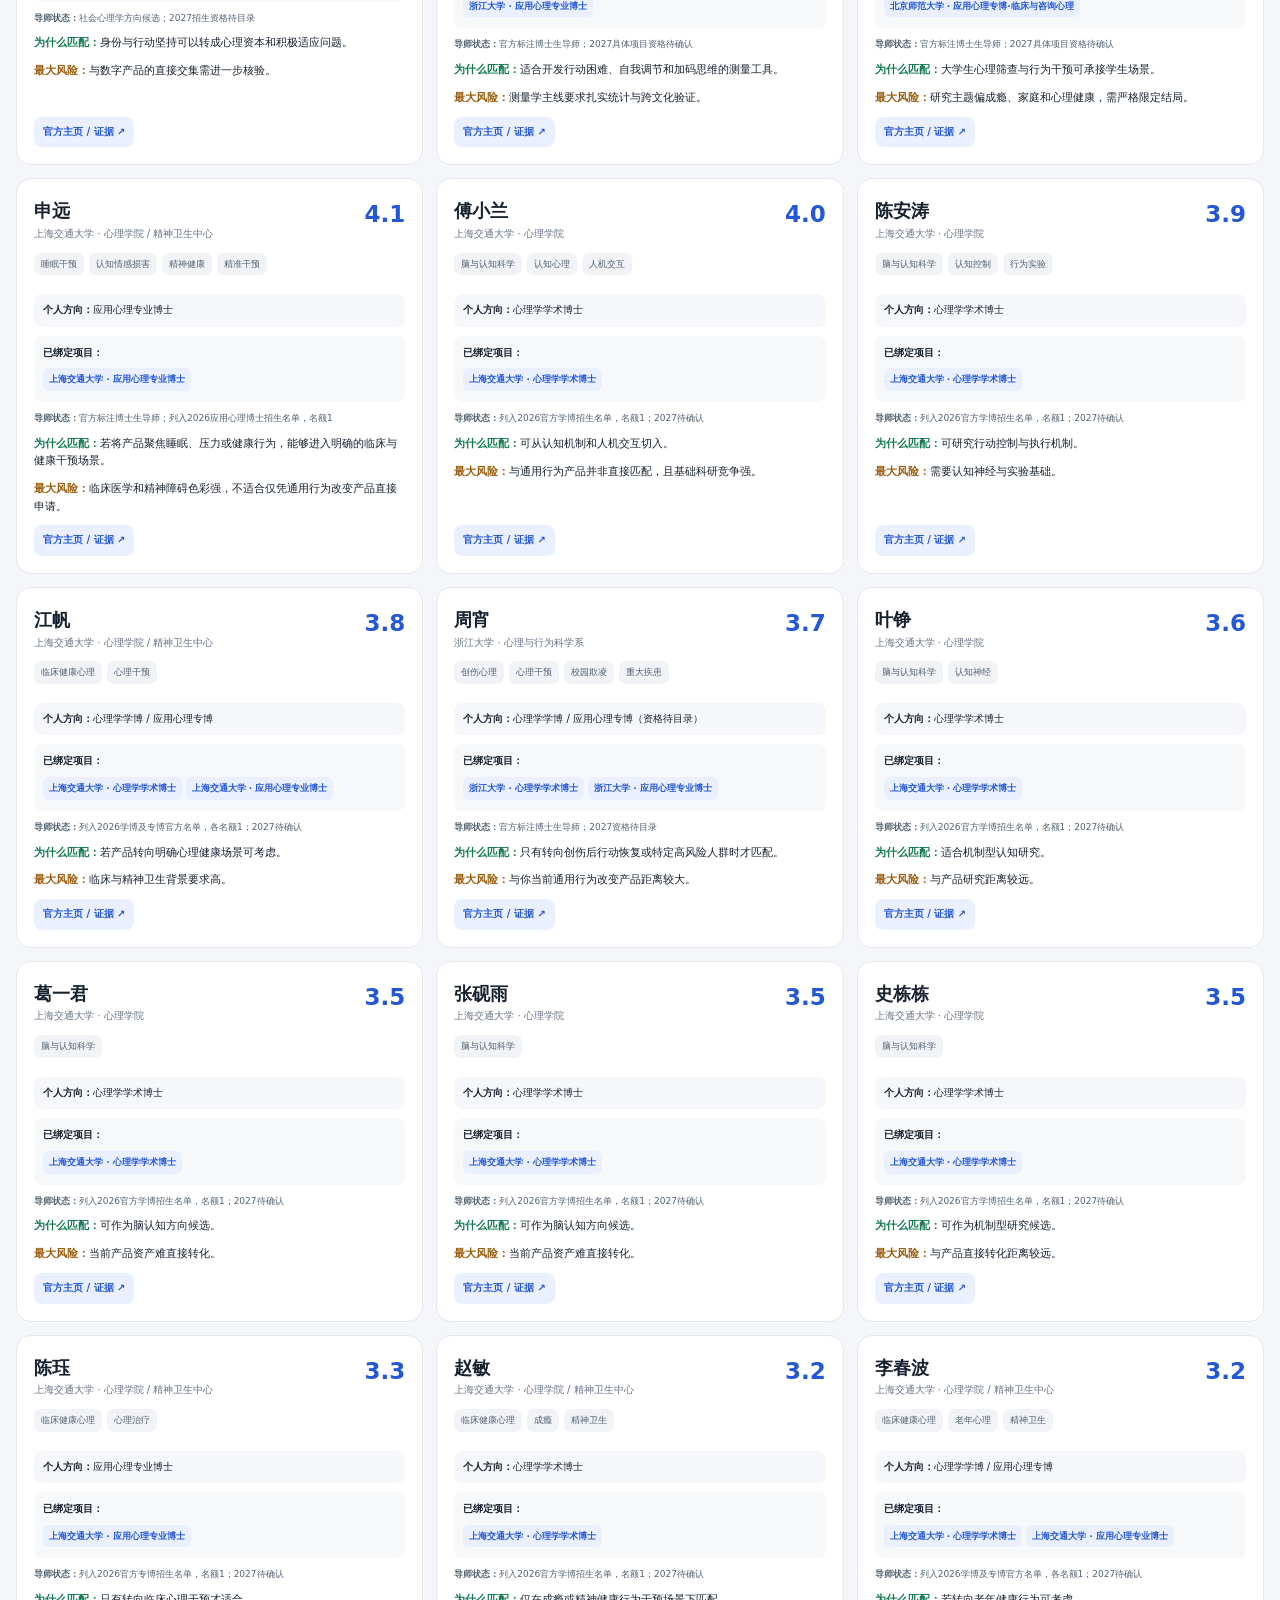
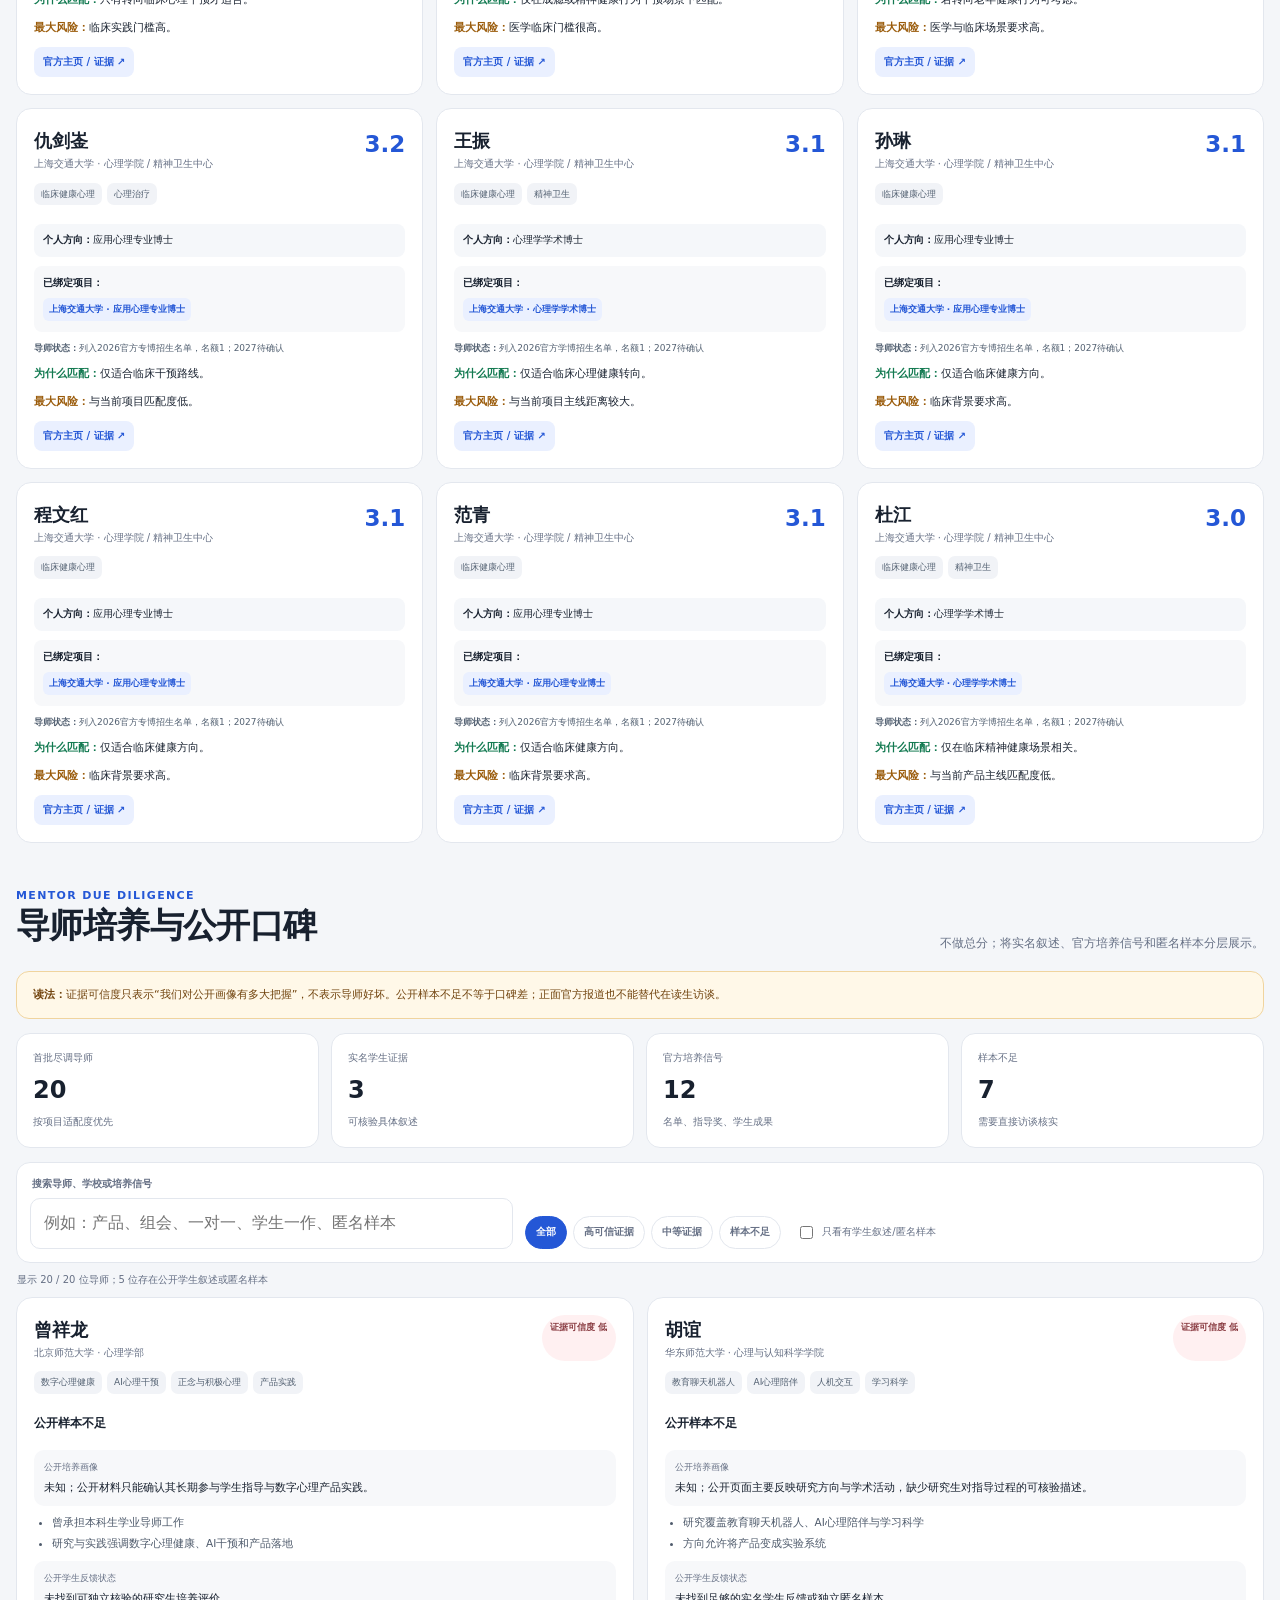
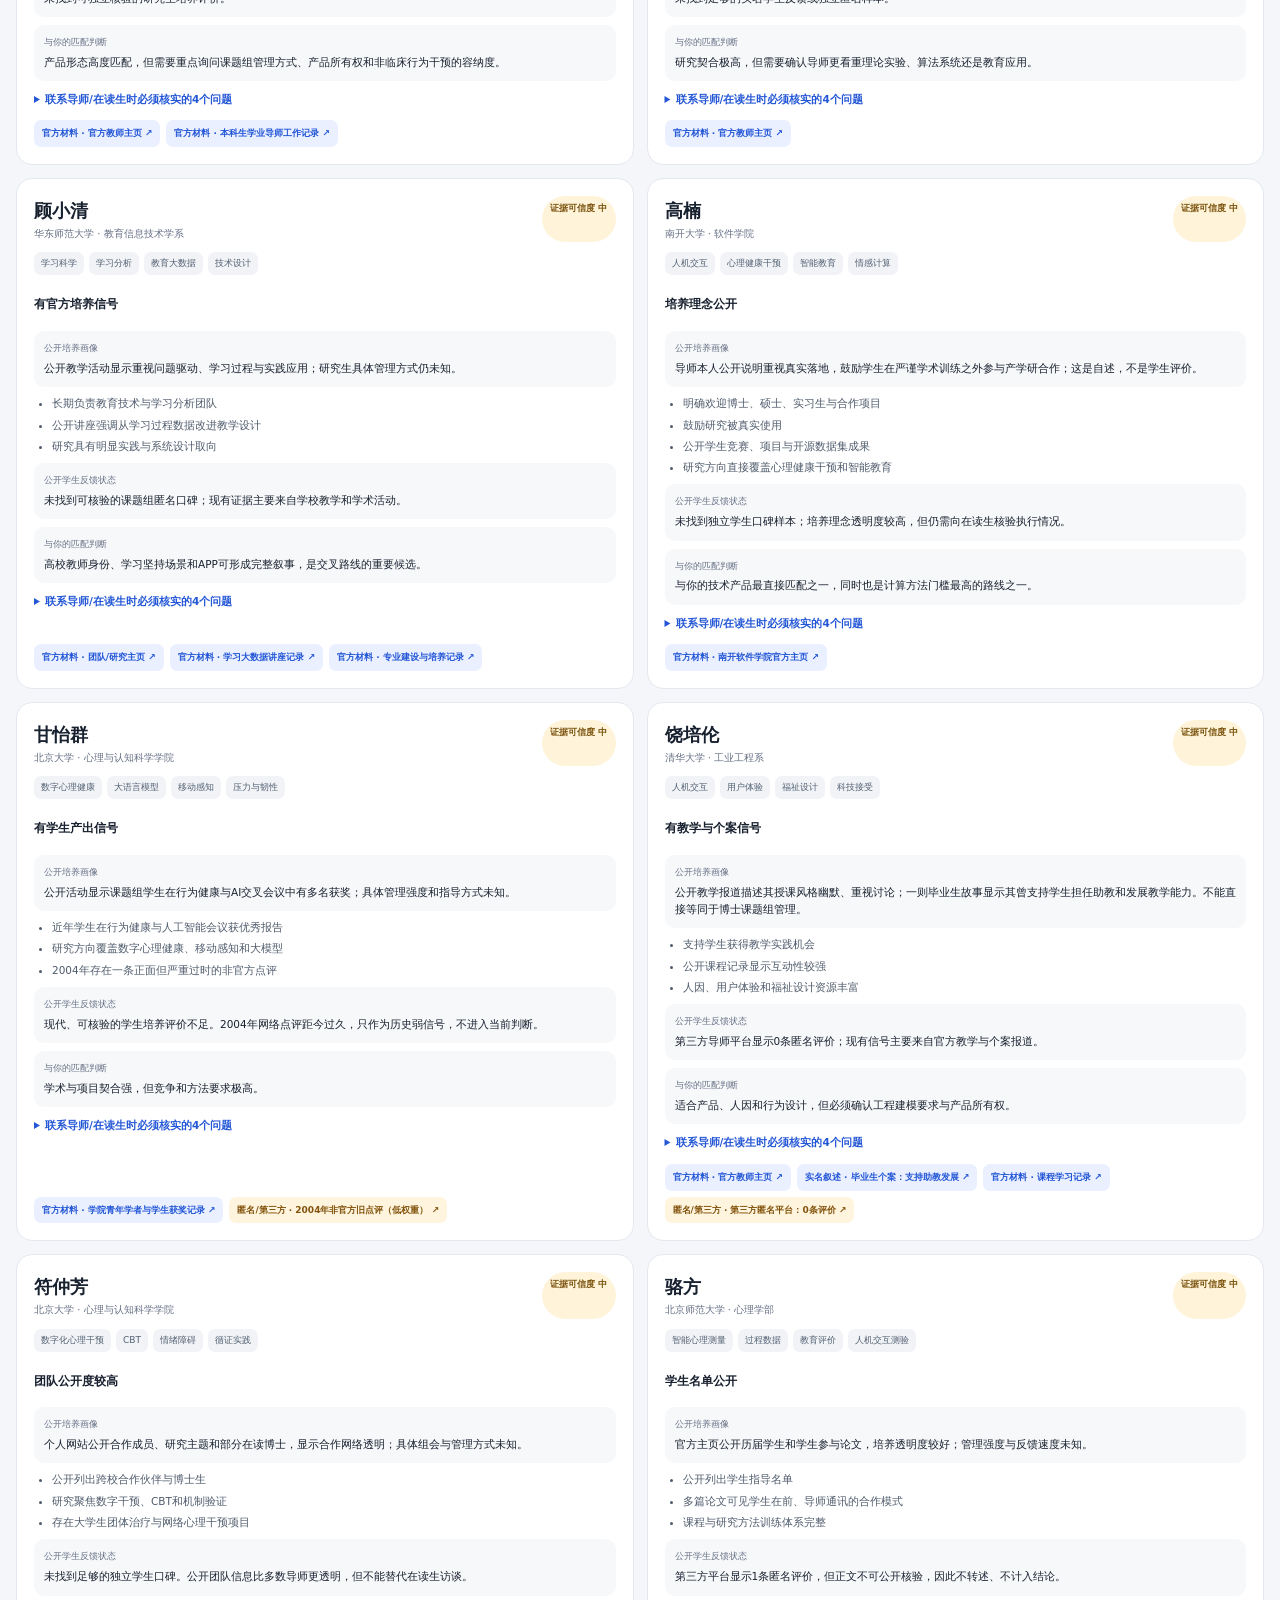
==== commit d4367187: "Load mentor reputation module" ====
--- a/psychology-phd-985/index.html
+++ b/psychology-phd-985/index.html
@@ -3,7 +3,7 @@
 <head>
   <meta charset="utf-8">
   <meta name="viewport" content="width=device-width, initial-scale=1, viewport-fit=cover">
-  <meta name="description" content="985高校心理学及交叉博士项目与导师横向对比。">
+  <meta name="description" content="985高校心理学及交叉博士项目、导师、历史招生与培养口碑对比。">
   <title>985 心理学与交叉博士对比</title>
   <link rel="stylesheet" href="./styles.css">
   <link rel="stylesheet" href="./mentor-pools.css">
@@ -109,7 +109,7 @@
       <div id="school-list" class="school-list"></div>
     </details>
 
-    <section class="source-section"><div class="source-note"><p>项目和导师信息优先来自学校研究生院、年度招生名单、学院招生办法和教师官方主页。完整年度名单与研究方向候选池严格分开。</p><p>导师身份、研究方向和当年招生资格可能变化；正式联系前必须再次查看招生目录和教师主页。</p></div></section>
+    <section class="source-section"><div class="source-note"><p>项目和导师信息优先来自学校研究生院、年度招生名单、学院招生办法和教师官方主页。完整年度名单与研究方向候选池严格分开。</p><p>导师培养画像只反映可公开核验的证据；样本不足不等于口碑差，正面报道也不等于所有学生体验一致。</p></div></section>
   </main>
 
   <dialog id="school-dialog" class="school-dialog"><button class="dialog-close" id="dialog-close" type="button">×</button><div id="dialog-content"></div></dialog>
@@ -125,5 +125,6 @@
   <script src="./mentor-pools.js"></script>
   <script src="./adjacent.js"></script>
   <script src="./app.js"></script>
+  <script src="./reputation.js"></script>
 </body>
 </html>
